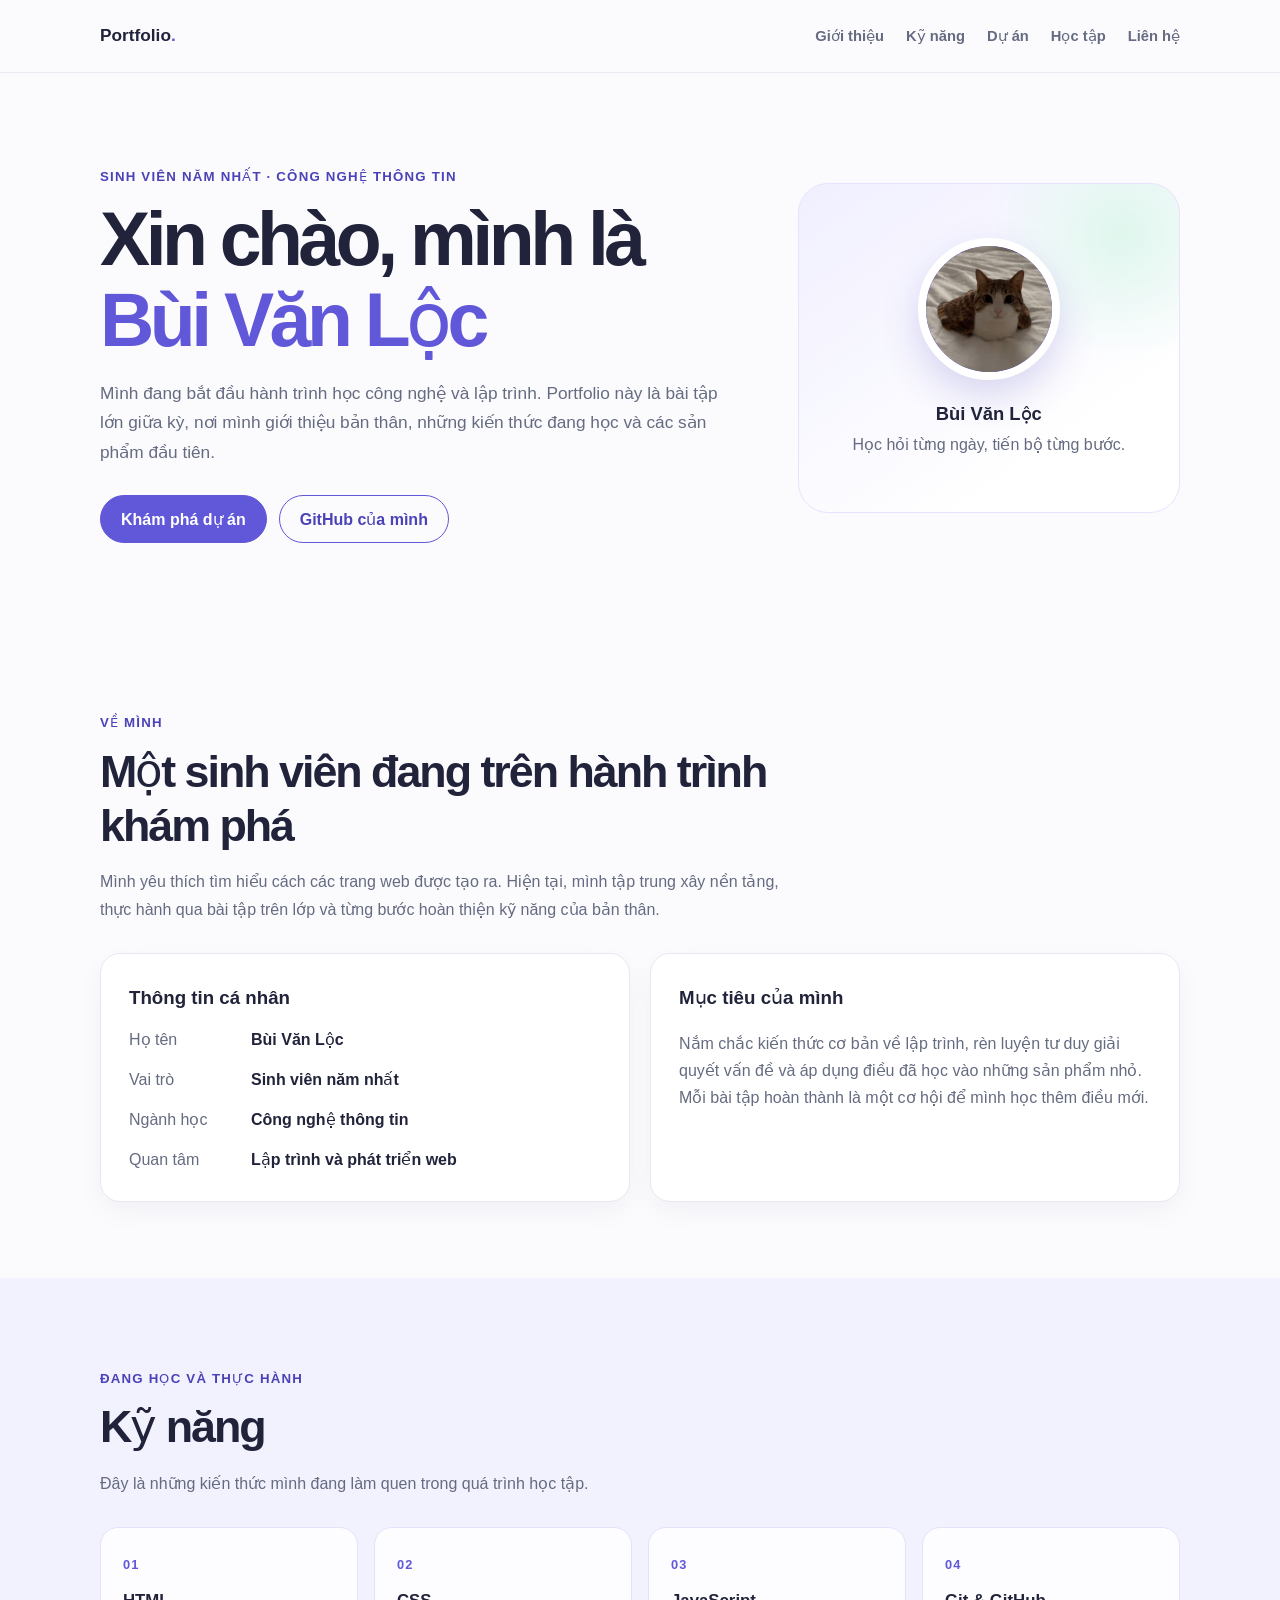
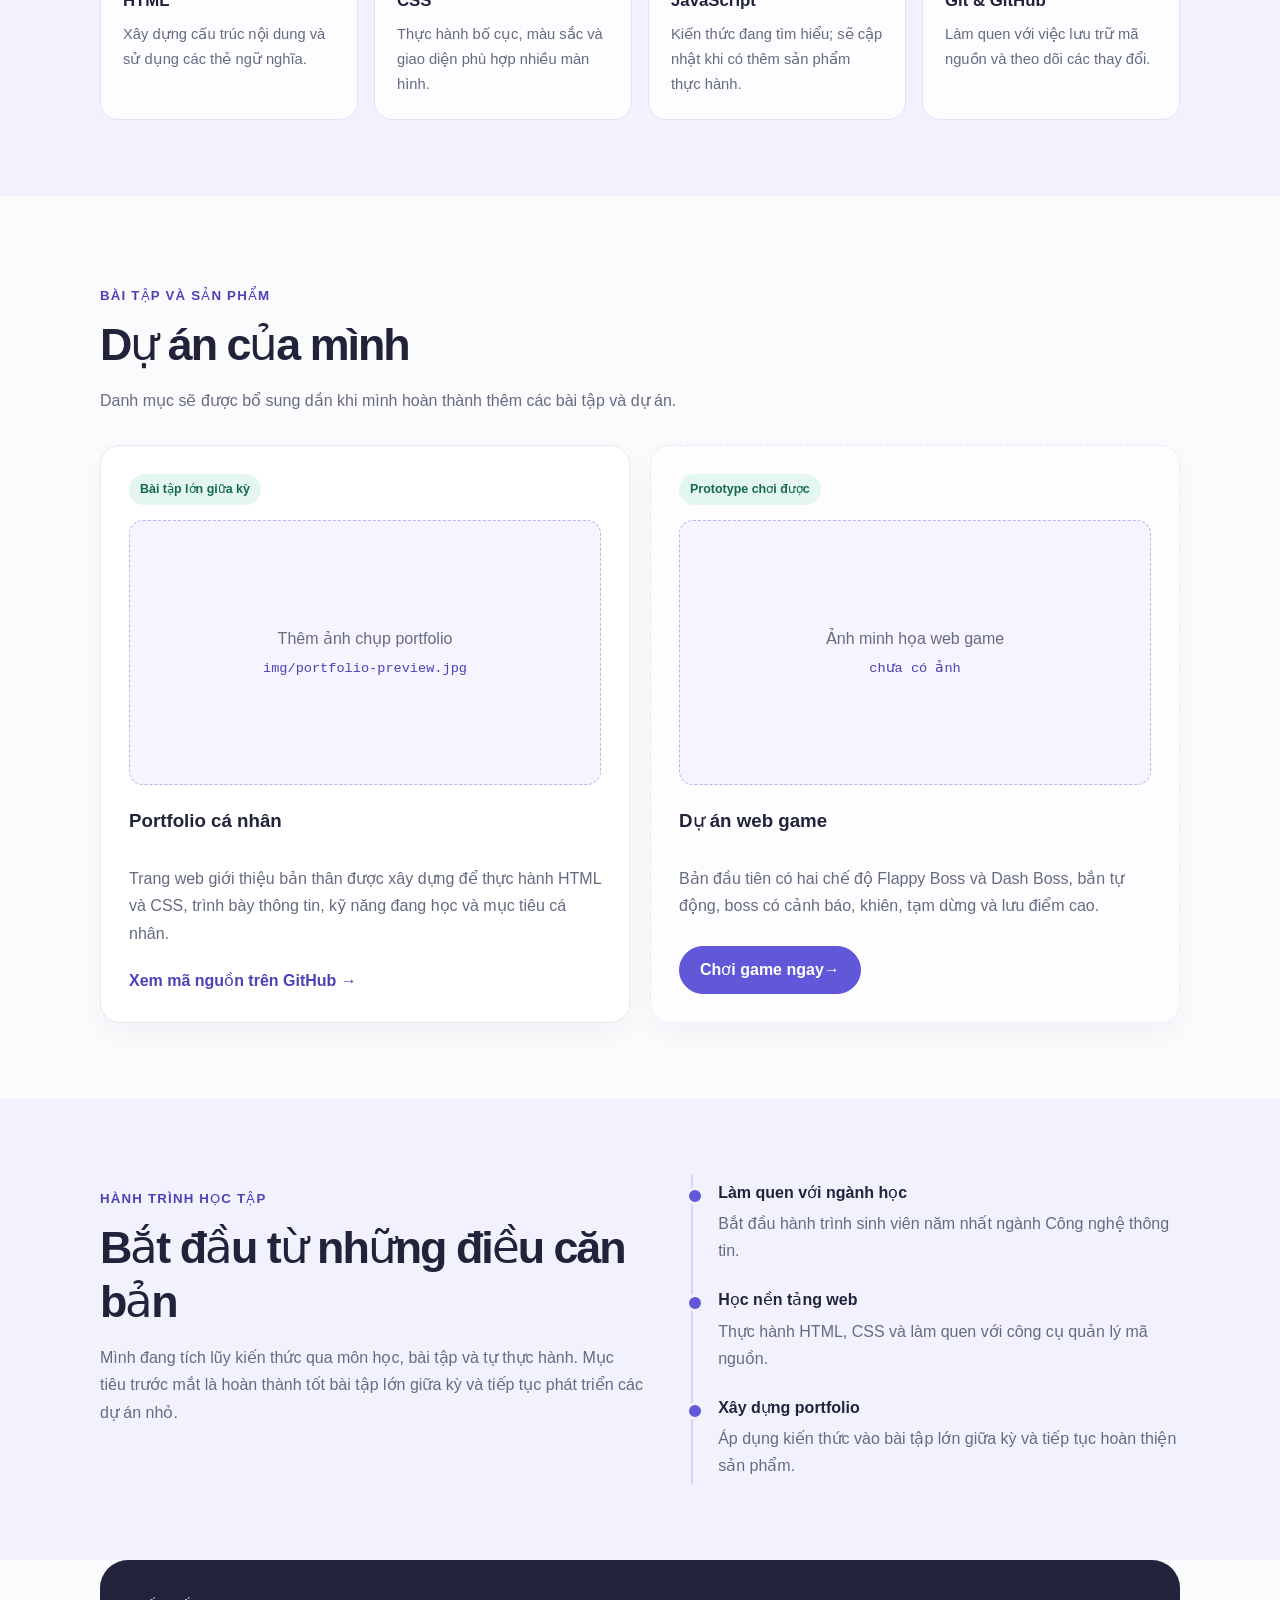
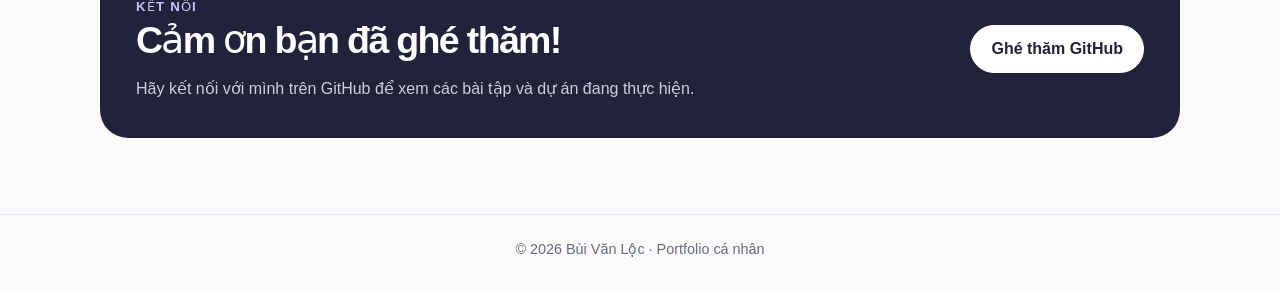
==== Portfolio.html @ 34b2f30e "v8 + v1 game" ====
<!DOCTYPE html>
<html lang="vi">
<head>
    <meta charset="UTF-8">
    <meta name="viewport" content="width=device-width, initial-scale=1.0">
    <meta name="description" content="Portfolio cá nhân của Bùi Văn Lộc, sinh viên năm nhất ngành Công nghệ thông tin.">
    <title>Portfolio | Bùi Văn Lộc</title>
    <link rel="stylesheet" href="Portfolio.css">
</head>
<body>
    <header class="site-header">
        <nav class="container nav" aria-label="Điều hướng chính">
            <a class="brand" href="#trang-chu">Portfolio<span>.</span></a>
            <ul class="nav-links">
                <li><a href="#gioi-thieu">Giới thiệu</a></li>
                <li><a href="#ky-nang">Kỹ năng</a></li>
                <li><a href="#du-an">Dự án</a></li>
                <li><a href="#hoc-tap">Học tập</a></li>
                <li><a href="#lien-he">Liên hệ</a></li>
            </ul>
        </nav>
    </header>

    <main>
        <section class="hero container" id="trang-chu" aria-labelledby="hero-title">
            <div class="hero-content">
                <p class="eyebrow">Sinh viên năm nhất · Công nghệ thông tin</p>
                <h1 id="hero-title">Xin chào, mình là <span>Bùi Văn Lộc</span></h1>
                <p class="hero-description">
                    Mình đang bắt đầu hành trình học công nghệ và lập trình. Portfolio này là bài tập lớn giữa kỳ,
                    nơi mình giới thiệu bản thân, những kiến thức đang học và các sản phẩm đầu tiên.
                </p>
                <div class="button-group">
                    <a class="button" href="#du-an">Khám phá dự án</a>
                    <a class="button button-outline" href="https://github.com/Bui-Loc">GitHub của mình</a>
                </div>
            </div>
            <div class="profile-card" aria-label="Giới thiệu ngắn">
                <div class="avatar">
                    <img src="img/avatar.jpg" alt="avatar">
                </div>
                <p class="profile-name">Bùi Văn Lộc</p>
                <p class="profile-caption">Học hỏi từng ngày, tiến bộ từng bước.</p>
            </div>
        </section>

        <section class="section container" id="gioi-thieu" aria-labelledby="about-title">
            <div class="section-heading">
                <p class="eyebrow">Về mình</p>
                <h2 id="about-title">Một sinh viên đang trên hành trình khám phá</h2>
                <p>
                    Mình yêu thích tìm hiểu cách các trang web được tạo ra. Hiện tại, mình tập trung xây nền tảng,
                    thực hành qua bài tập trên lớp và từng bước hoàn thiện kỹ năng của bản thân.
                </p>
            </div>
            <div class="info-grid">
                <article class="card">
                    <h3>Thông tin cá nhân</h3>
                    <dl class="facts">
                        <div><dt>Họ tên</dt><dd>Bùi Văn Lộc</dd></div>
                        <div><dt>Vai trò</dt><dd>Sinh viên năm nhất</dd></div>
                        <div><dt>Ngành học</dt><dd>Công nghệ thông tin</dd></div>
                        <div><dt>Quan tâm</dt><dd>Lập trình và phát triển web</dd></div>
                    </dl>
                </article>
                <article class="card">
                    <h3>Mục tiêu của mình</h3>
                    <p>
                        Nắm chắc kiến thức cơ bản về lập trình, rèn luyện tư duy giải quyết vấn đề và áp dụng điều
                        đã học vào những sản phẩm nhỏ. Mỗi bài tập hoàn thành là một cơ hội để mình học thêm điều mới.
                    </p>
                </article>
            </div>
        </section>

        <section class="section section-tinted" id="ky-nang" aria-labelledby="skills-title">
            <div class="container">
                <div class="section-heading">
                    <p class="eyebrow">Đang học và thực hành</p>
                    <h2 id="skills-title">Kỹ năng</h2>
                    <p>Đây là những kiến thức mình đang làm quen trong quá trình học tập.</p>
                </div>
                <div class="skills-grid">
                    <article class="skill-card">
                        <span class="skill-number">01</span>
                        <h3>HTML</h3>
                        <p>Xây dựng cấu trúc nội dung và sử dụng các thẻ ngữ nghĩa.</p>
                    </article>
                    <article class="skill-card">
                        <span class="skill-number">02</span>
                        <h3>CSS</h3>
                        <p>Thực hành bố cục, màu sắc và giao diện phù hợp nhiều màn hình.</p>
                    </article>
                    <article class="skill-card">
                        <span class="skill-number">03</span>
                        <h3>JavaScript</h3>
                        <p>Kiến thức đang tìm hiểu; sẽ cập nhật khi có thêm sản phẩm thực hành.</p>
                    </article>
                    <article class="skill-card">
                        <span class="skill-number">04</span>
                        <h3>Git &amp; GitHub</h3>
                        <p>Làm quen với việc lưu trữ mã nguồn và theo dõi các thay đổi.</p>
                    </article>
                </div>
            </div>
        </section>

        <section class="section container" id="du-an" aria-labelledby="projects-title">
            <div class="section-heading">
                <p class="eyebrow">Bài tập và sản phẩm</p>
                <h2 id="projects-title">Dự án của mình</h2>
                <p>Danh mục sẽ được bổ sung dần khi mình hoàn thành thêm các bài tập và dự án.</p>
            </div>
            <div class="projects-grid">
                <article class="card project-card">
                    <span class="project-status">Bài tập lớn giữa kỳ</span>
                    <div class="project-image-placeholder">
                        <span>Thêm ảnh chụp portfolio<br><code>img/portfolio-preview.jpg</code></span>
                    </div>
                    <!-- Khi có ảnh, thay placeholder bằng:
                    <img class="project-image" src="img/portfolio-preview.jpg" alt="Ảnh chụp giao diện portfolio cá nhân">
                    -->
                    <h3>Portfolio cá nhân</h3>
                    <p>
                        Trang web giới thiệu bản thân được xây dựng để thực hành HTML và CSS, trình bày thông tin,
                        kỹ năng đang học và mục tiêu cá nhân.
                    </p>
                    <a class="text-link" href="https://github.com/Bui-Loc/BaiTapLon">Xem mã nguồn trên GitHub &rarr;</a>
                </article>
                <article class="card project-card project-placeholder">
                    <span class="project-status">Prototype chơi được</span>
                    <div class="project-image-placeholder">
                        <span>Ảnh minh họa web game<br><code>chưa có ảnh</code></span>
                    </div>
                    <h3>Dự án web game</h3>
                    <p>
                        Bản đầu tiên có hai chế độ Flappy Boss và Dash Boss, bắn tự động, boss có cảnh báo,
                        khiên, tạm dừng và lưu điểm cao.
                    </p>
                    <a class="button project-play-link" href="./du%20an%20game/game.html" aria-label="Mở trò chơi Sky &amp; Rhythm: Boss Rush">
                        Chơi game ngay <span aria-hidden="true">&rarr;</span>
                    </a>
                </article>
            </div>
        </section>

        <section class="section section-tinted" id="hoc-tap" aria-labelledby="learning-title">
            <div class="container learning-layout">
                <div class="section-heading">
                    <p class="eyebrow">Hành trình học tập</p>
                    <h2 id="learning-title">Bắt đầu từ những điều căn bản</h2>
                    <p>
                        Mình đang tích lũy kiến thức qua môn học, bài tập và tự thực hành. Mục tiêu trước mắt là
                        hoàn thành tốt bài tập lớn giữa kỳ và tiếp tục phát triển các dự án nhỏ.
                    </p>
                </div>
                <ol class="timeline">
                    <li>
                        <strong>Làm quen với ngành học</strong>
                        <span>Bắt đầu hành trình sinh viên năm nhất ngành Công nghệ thông tin.</span>
                    </li>
                    <li>
                        <strong>Học nền tảng web</strong>
                        <span>Thực hành HTML, CSS và làm quen với công cụ quản lý mã nguồn.</span>
                    </li>
                    <li>
                        <strong>Xây dựng portfolio</strong>
                        <span>Áp dụng kiến thức vào bài tập lớn giữa kỳ và tiếp tục hoàn thiện sản phẩm.</span>
                    </li>
                </ol>
            </div>
        </section>

        <section class="section container contact-section" id="lien-he" aria-labelledby="contact-title">
            <div class="contact-card">
                <div>
                    <p class="eyebrow">Kết nối</p>
                    <h2 id="contact-title">Cảm ơn bạn đã ghé thăm!</h2>
                    <p>Hãy kết nối với mình trên GitHub để xem các bài tập và dự án đang thực hiện.</p>
                </div>
                <a class="button button-light" href="https://github.com/Bui-Loc">Ghé thăm GitHub</a>
            </div>
        </section>
    </main>

    <footer class="site-footer">
        <div class="container">
            <p>&copy; 2026 Bùi Văn Lộc · Portfolio cá nhân</p>
        </div>
    </footer>
</body>
</html>
---- Portfolio.css ----
:root {
    font-family: "Segoe UI", Arial, sans-serif;
    color: #20233a;
    background: #fbfbfe;
    font-synthesis: none;
    text-rendering: optimizeLegibility;
    --ink: #20233a;
    --muted: #656b80;
    --purple: #6157d9;
    --purple-dark: #4a42b6;
    --line: #e7e8f1;
    --surface: #ffffff;
    --soft-purple: #f0efff;
    --radius: 20px;
}

* {
    box-sizing: border-box;
}

html {
    scroll-behavior: smooth;
    scroll-padding-top: 88px;
}

body {
    min-width: 320px;
    margin: 0;
    line-height: 1.7;
}

a {
    color: inherit;
}

a:focus-visible {
    outline: 3px solid #f3a847;
    outline-offset: 4px;
}

.container {
    width: min(1080px, calc(100% - 40px));
    margin-inline: auto;
}

.site-header {
    position: sticky;
    z-index: 5;
    top: 0;
    border-bottom: 1px solid rgb(231 232 241 / 85%);
    background: rgb(251 251 254 / 94%);
    backdrop-filter: blur(12px);
}

.nav {
    display: flex;
    min-height: 72px;
    align-items: center;
    justify-content: space-between;
    gap: 24px;
}

.brand {
    flex-shrink: 0;
    color: var(--ink);
    font-size: 1.08rem;
    font-weight: 800;
    text-decoration: none;
}

.brand span {
    color: var(--purple);
}

.nav-links {
    display: flex;
    flex-wrap: wrap;
    gap: 22px;
    margin: 0;
    padding: 0;
    list-style: none;
}

.nav-links a {
    color: var(--muted);
    font-size: 0.92rem;
    font-weight: 600;
    text-decoration: none;
}

.nav-links a:hover {
    color: var(--purple);
}

.hero {
    display: grid;
    min-height: 550px;
    align-items: center;
    grid-template-columns: 1.25fr 0.75fr;
    gap: 60px;
    padding-block: 64px;
}

.eyebrow {
    margin-bottom: 10px;
    color: var(--purple-dark);
    font-size: 0.83rem;
    font-weight: 750;
    letter-spacing: 0.09em;
    text-transform: uppercase;
}

.hero h1 {
    max-width: 720px;
    margin: 0 0 18px;
    font-size: clamp(2.7rem, 6vw, 4.7rem);
    letter-spacing: -0.06em;
    line-height: 1.08;
}

.hero h1 span {
    color: var(--purple);
}

.hero-description {
    max-width: 620px;
    margin: 0 0 28px;
    color: var(--muted);
    font-size: 1.08rem;
}

.button-group {
    display: flex;
    flex-wrap: wrap;
    gap: 12px;
}

.button {
    display: inline-flex;
    min-height: 48px;
    align-items: center;
    justify-content: center;
    padding: 0 20px;
    border: 1px solid var(--purple);
    border-radius: 999px;
    background: var(--purple);
    color: #fff;
    font-weight: 700;
    text-decoration: none;
    transition: background-color 160ms ease, transform 160ms ease;
}

.button:hover {
    transform: translateY(-2px);
    background: var(--purple-dark);
}

.button-outline {
    background: transparent;
    color: var(--purple-dark);
}

.button-outline:hover {
    background: var(--soft-purple);
}

.profile-card {
    display: grid;
    min-height: 330px;
    align-content: center;
    justify-items: center;
    padding: 32px;
    border: 1px solid #e6e3ff;
    border-radius: 30px;
    background:
        radial-gradient(circle at 85% 15%, #dff7ed 0, transparent 30%),
        linear-gradient(145deg, #f0efff, #fff 75%);
    text-align: center;
}

.avatar {
    display: grid;
    width: 142px;
    height: 142px;
    place-items: center;
    overflow: hidden;
    margin-bottom: 18px;
    border: 8px solid #fff;
    border-radius: 50%;
    background: var(--purple);
    box-shadow: 0 16px 38px rgb(74 66 182 / 20%);
    color: #fff;
    font-size: 2.8rem;
    font-weight: 800;
    transition: transform 220ms ease, box-shadow 220ms ease;
}

.avatar:hover {
    transform: translateY(-4px) scale(1.04);
    box-shadow: 0 22px 44px rgb(74 66 182 / 27%);
}

.avatar img {
    width: 100%;
    height: 100%;
    object-fit: cover;
    animation: image-appear 600ms ease-out both;
    transition: transform 300ms ease;
}

.avatar:hover img {
    transform: scale(1.08);
}

.profile-name {
    margin: 0 0 2px;
    font-size: 1.15rem;
    font-weight: 750;
}

.profile-caption {
    margin: 0;
    color: var(--muted);
}

.section {
    padding-block: 76px;
    scroll-margin-top: 72px;
}

.section-heading {
    max-width: 700px;
    margin-bottom: 30px;
}

.section-heading h2,
.contact-card h2 {
    margin: 0 0 12px;
    font-size: clamp(2rem, 4vw, 2.8rem);
    letter-spacing: -0.045em;
    line-height: 1.2;
}

.section-heading > p:last-child,
.card p,
.contact-card p {
    color: var(--muted);
}

.section-heading > p:last-child {
    margin-bottom: 0;
}

.info-grid,
.projects-grid {
    display: grid;
    grid-template-columns: repeat(2, minmax(0, 1fr));
    gap: 20px;
}

.card {
    padding: 28px;
    border: 1px solid var(--line);
    border-radius: var(--radius);
    background: var(--surface);
    box-shadow: 0 10px 28px rgb(32 35 58 / 4%);
}

.card h3 {
    margin: 0 0 12px;
    font-size: 1.17rem;
}

.card p:last-child {
    margin-bottom: 0;
}

.facts {
    display: grid;
    gap: 13px;
    margin: 0;
}

.facts div {
    display: grid;
    grid-template-columns: 110px 1fr;
    gap: 12px;
}

.facts dt {
    color: var(--muted);
}

.facts dd {
    margin: 0;
    font-weight: 650;
}

.section-tinted {
    background: #f2f2ff;
}

.skills-grid {
    display: grid;
    grid-template-columns: repeat(4, minmax(0, 1fr));
    gap: 16px;
}

.skill-card {
    padding: 22px;
    border: 1px solid #e3e2fb;
    border-radius: 18px;
    background: rgb(255 255 255 / 88%);
}

.skill-number {
    color: var(--purple);
    font-size: 0.8rem;
    font-weight: 800;
    letter-spacing: 0.08em;
}

.skill-card h3 {
    margin: 10px 0 6px;
    font-size: 1.05rem;
}

.skill-card p {
    margin: 0;
    color: var(--muted);
    font-size: 0.92rem;
}

.project-card {
    display: flex;
    min-height: 260px;
    flex-direction: column;
    align-items: flex-start;
    transition: transform 220ms ease, box-shadow 220ms ease;
}

.project-card:hover {
    transform: translateY(-5px);
    box-shadow: 0 18px 38px rgb(32 35 58 / 10%);
}

.project-image,
.project-image-placeholder {
    width: 100%;
    aspect-ratio: 16 / 9;
    margin-bottom: 20px;
    border-radius: 14px;
    overflow: hidden;
    animation: image-appear 600ms ease-out both;
}

.project-image {
    display: block;
    object-fit: cover;
    transition: transform 350ms ease, filter 350ms ease;
}

.project-card:hover .project-image {
    transform: scale(1.04);
    filter: saturate(1.08);
}

.project-image-placeholder {
    display: grid;
    place-items: center;
    border: 1px dashed #b9b7e9;
    background: #f5f4ff;
    color: var(--muted);
    text-align: center;
    transition: border-color 220ms ease, background-color 220ms ease;
}

.project-card:hover .project-image-placeholder {
    border-color: var(--purple);
    background: #eeedff;
}

.project-image-placeholder code {
    color: var(--purple-dark);
    font-size: 0.85rem;
}

.project-status {
    display: inline-block;
    margin-bottom: 15px;
    padding: 5px 11px;
    border-radius: 999px;
    background: #e3f7ef;
    color: #17684d;
    font-size: 0.78rem;
    font-weight: 750;
}

.project-card p {
    margin-bottom: 20px;
}

.project-play-link {
    margin-top: auto;
}

.text-link {
    margin-top: auto;
    color: var(--purple-dark);
    font-weight: 700;
    text-decoration: none;
}

a.text-link:hover {
    text-decoration: underline;
}

.project-placeholder {
    border-style: dashed;
    background: #fdfdff;
}

@keyframes image-appear {
    from {
        opacity: 0;
    }

    to {
        opacity: 1;
    }
}

.learning-layout {
    display: grid;
    align-items: start;
    grid-template-columns: 1fr 0.9fr;
    gap: 48px;
}

.timeline {
    display: grid;
    gap: 22px;
    margin: 0;
    padding: 4px 0 4px 25px;
    border-left: 2px solid #d6d4fb;
    list-style: none;
}

.timeline li {
    position: relative;
}

.timeline li::before {
    position: absolute;
    top: 8px;
    left: -32px;
    width: 12px;
    height: 12px;
    border: 3px solid #f2f2ff;
    border-radius: 50%;
    background: var(--purple);
    content: "";
}

.timeline strong,
.timeline span {
    display: block;
}

.timeline span {
    margin-top: 4px;
    color: var(--muted);
}

.contact-section {
    padding-top: 0;
}

.contact-card {
    display: flex;
    align-items: center;
    justify-content: space-between;
    gap: 28px;
    padding: 36px;
    border-radius: 28px;
    background: var(--ink);
    color: #fff;
}

.contact-card .eyebrow {
    color: #c7c3ff;
}

.contact-card h2 {
    font-size: clamp(1.7rem, 4vw, 2.35rem);
}

.contact-card p {
    margin: 0;
    color: #cbd0df;
}

.button-light {
    flex-shrink: 0;
    border-color: #fff;
    background: #fff;
    color: var(--ink);
}

.button-light:hover {
    background: #efeeff;
}

.site-footer {
    padding: 22px 0 30px;
    border-top: 1px solid var(--line);
    color: var(--muted);
    font-size: 0.9rem;
    text-align: center;
}

.site-footer p {
    margin: 0;
}

@media (max-width: 800px) {
    .nav {
        align-items: flex-start;
        flex-direction: column;
        justify-content: center;
        gap: 5px;
        padding-block: 12px;
    }

    .nav-links {
        gap: 8px 17px;
    }

    .hero {
        min-height: auto;
        grid-template-columns: 1fr;
        gap: 32px;
        padding-block: 54px;
    }

    .profile-card {
        min-height: 270px;
    }

    .skills-grid {
        grid-template-columns: repeat(2, minmax(0, 1fr));
    }

    .learning-layout {
        grid-template-columns: 1fr;
        gap: 12px;
    }
}

@media (max-width: 540px) {
    .container {
        width: min(100% - 28px, 1080px);
    }

    .nav-links {
        gap: 7px 13px;
    }

    .nav-links a {
        font-size: 0.84rem;
    }

    .hero h1 {
        font-size: clamp(2.45rem, 12vw, 3.5rem);
    }

    .section {
        padding-block: 56px;
    }

    .info-grid,
    .projects-grid,
    .skills-grid {
        grid-template-columns: 1fr;
    }

    .card,
    .skill-card {
        padding: 22px;
    }

    .facts div {
        grid-template-columns: 92px 1fr;
    }

    .contact-card {
        align-items: flex-start;
        flex-direction: column;
        padding: 26px;
    }
}

@media (prefers-reduced-motion: reduce) {
    html {
        scroll-behavior: auto;
    }

    *,
    *::before,
    *::after {
        transition-duration: 0.01ms !important;
        animation-duration: 0.01ms !important;
        animation-iteration-count: 1 !important;
    }
}
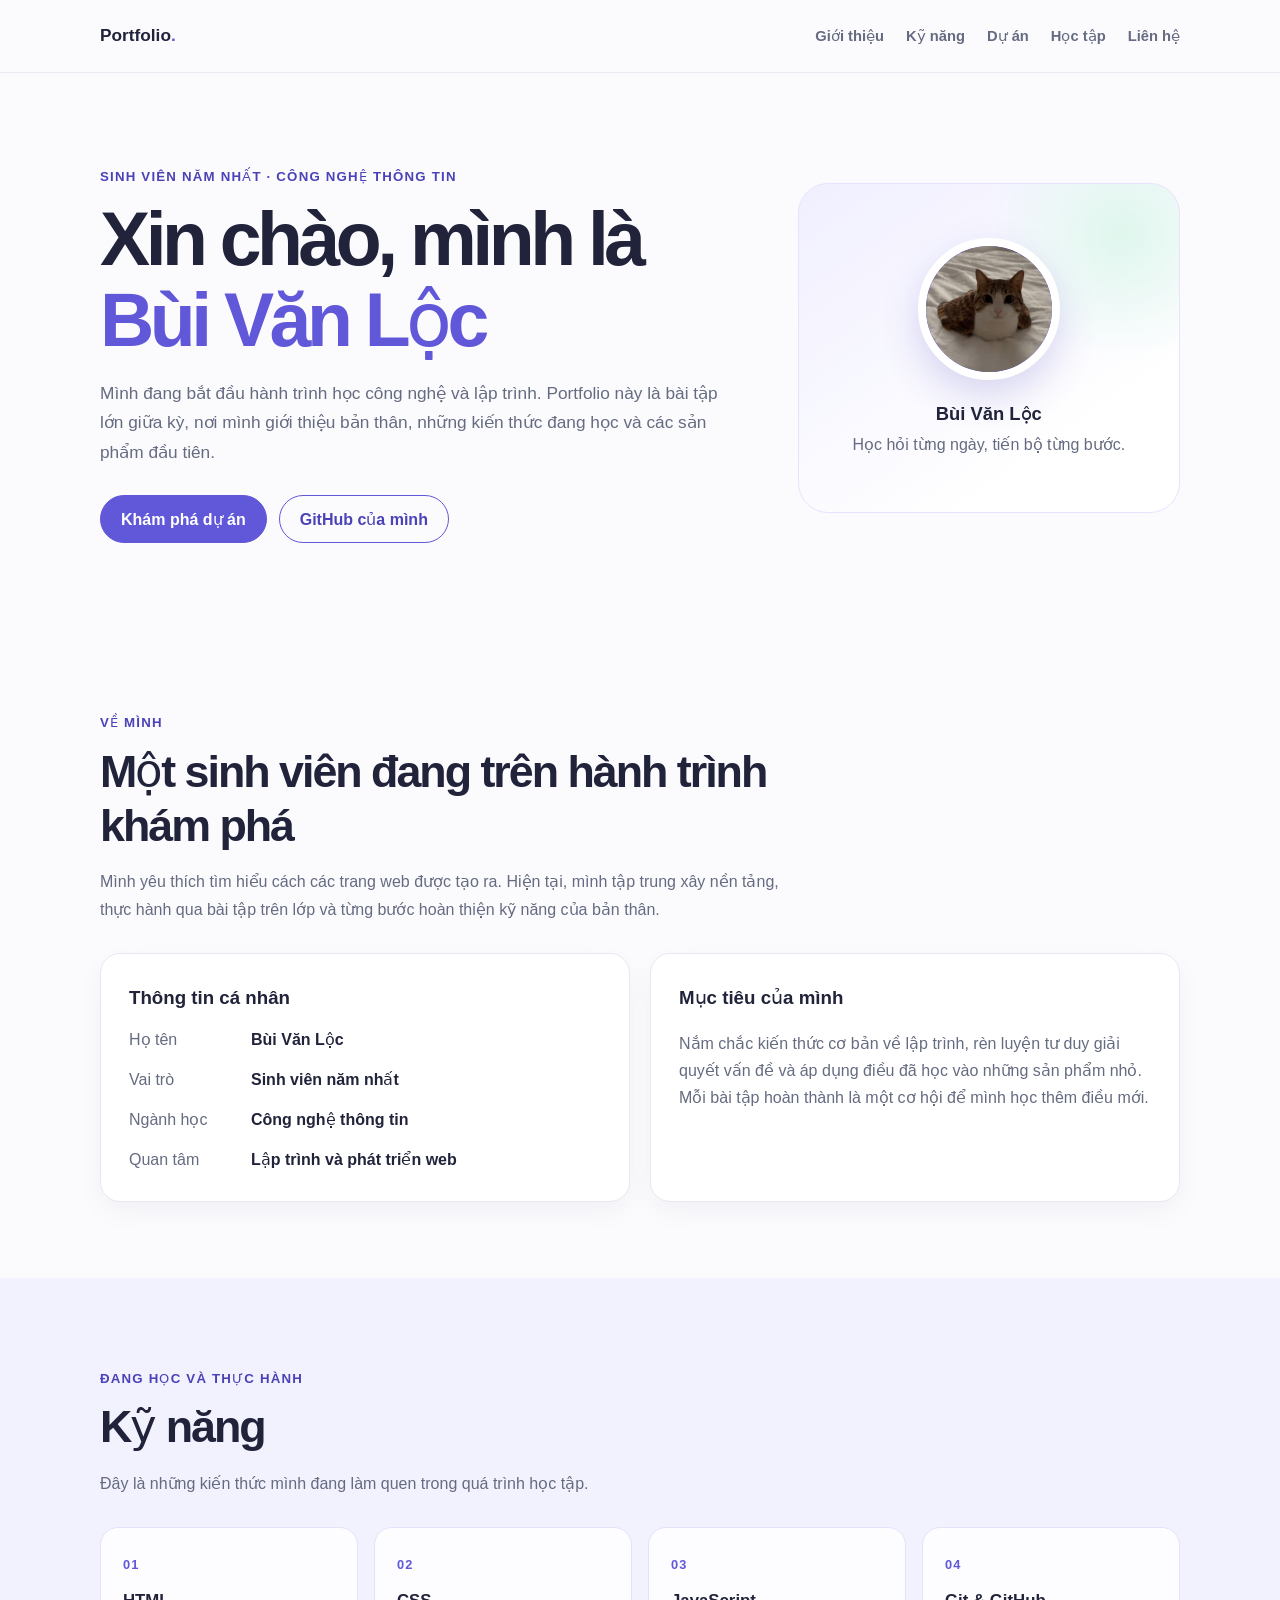
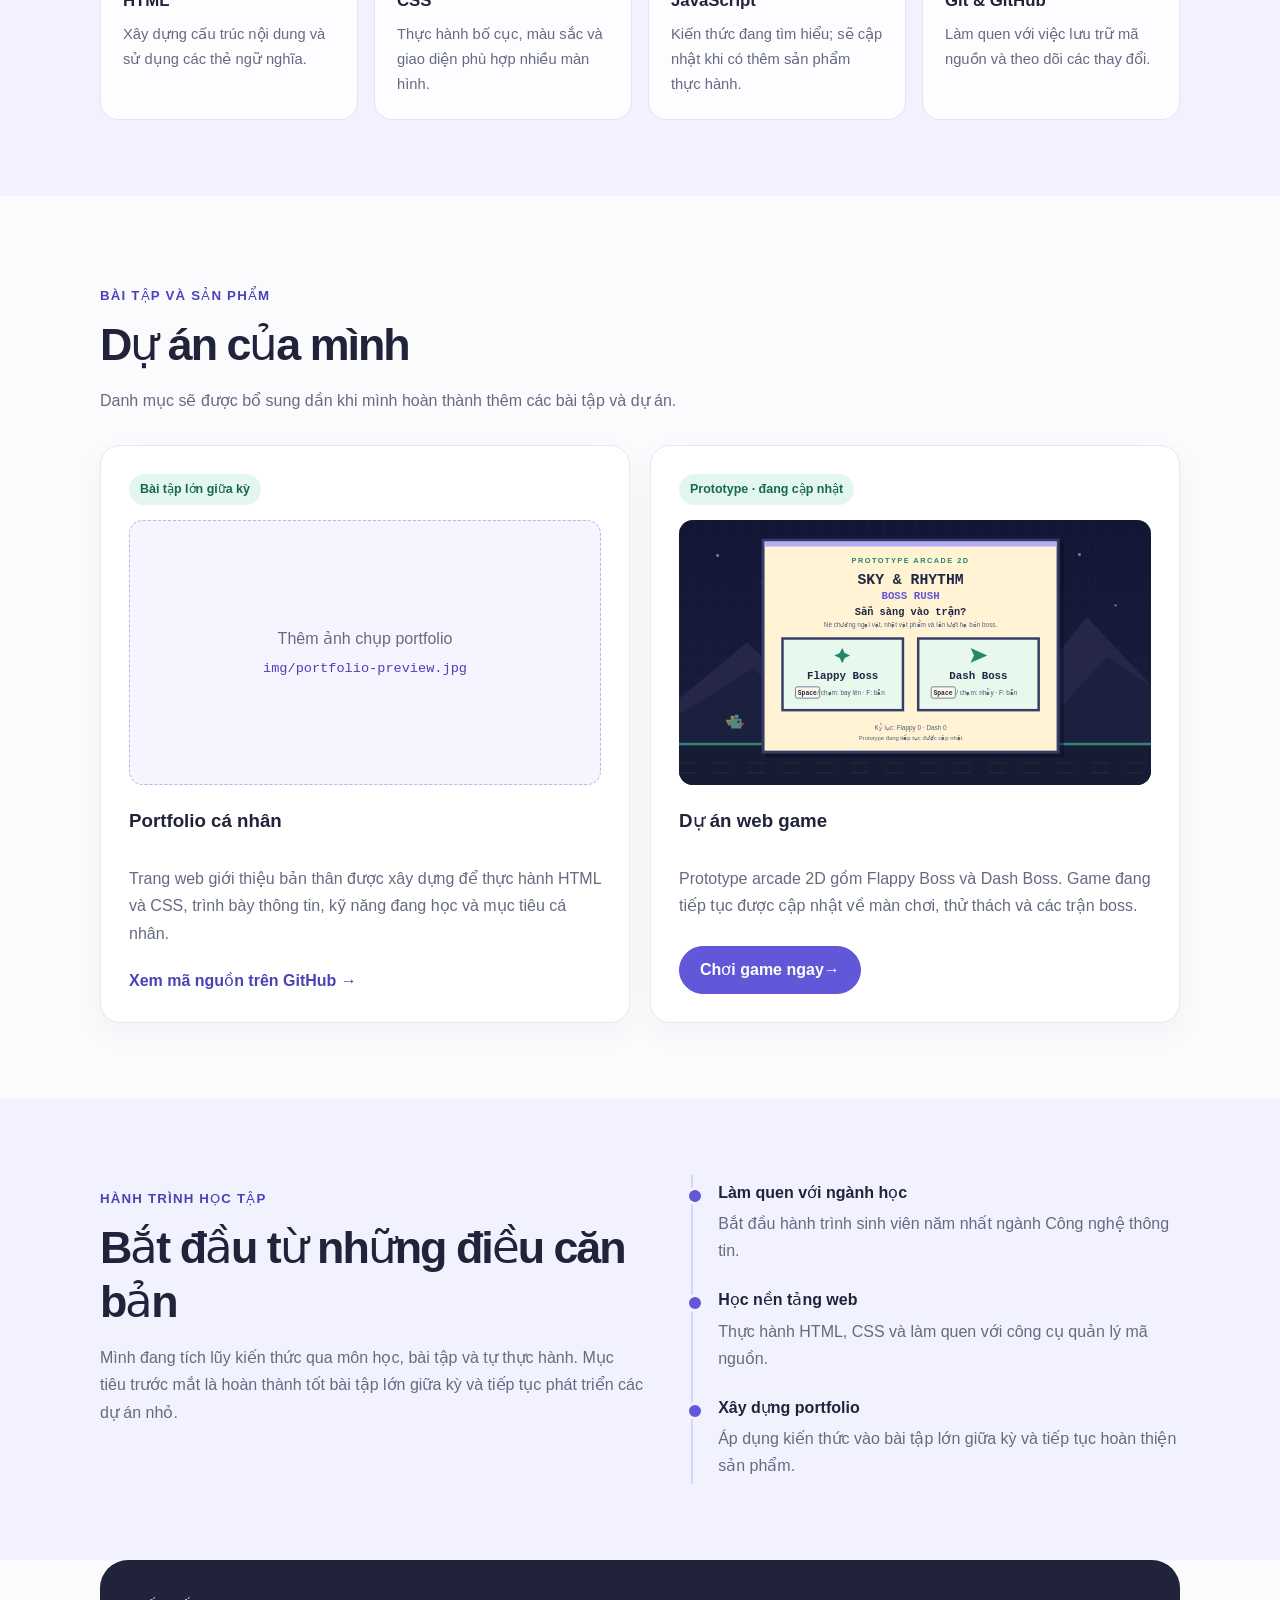
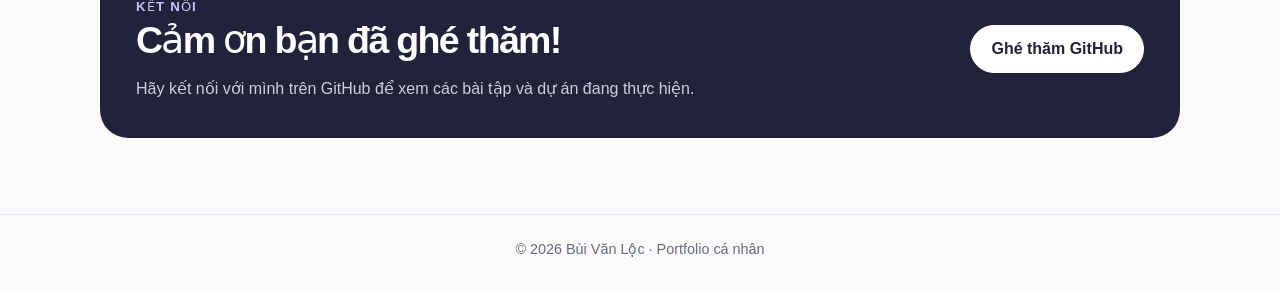
==== commit dd0b6154: "v8 + v3 game" ====
--- a/Portfolio.html
+++ b/Portfolio.html
@@ -127,15 +127,13 @@
                     </p>
                     <a class="text-link" href="https://github.com/Bui-Loc/BaiTapLon">Xem mã nguồn trên GitHub &rarr;</a>
                 </article>
-                <article class="card project-card project-placeholder">
-                    <span class="project-status">Prototype chơi được</span>
-                    <div class="project-image-placeholder">
-                        <span>Ảnh minh họa web game<br><code>chưa có ảnh</code></span>
-                    </div>
+                <article class="card project-card">
+                    <span class="project-status">Prototype · đang cập nhật</span>
+                    <img class="project-image" src="img/game-start-screen.svg" alt="Giao diện bắt đầu của SKY &amp; RHYTHM: BOSS RUSH với hai lựa chọn Flappy Boss và Dash Boss">
                     <h3>Dự án web game</h3>
                     <p>
-                        Bản đầu tiên có hai chế độ Flappy Boss và Dash Boss, bắn tự động, boss có cảnh báo,
-                        khiên, tạm dừng và lưu điểm cao.
+                        Prototype arcade 2D gồm Flappy Boss và Dash Boss. Game đang tiếp tục được cập nhật về
+                        màn chơi, thử thách và các trận boss.
                     </p>
                     <a class="button project-play-link" href="./du%20an%20game/game.html" aria-label="Mở trò chơi Sky &amp; Rhythm: Boss Rush">
                         Chơi game ngay <span aria-hidden="true">&rarr;</span>
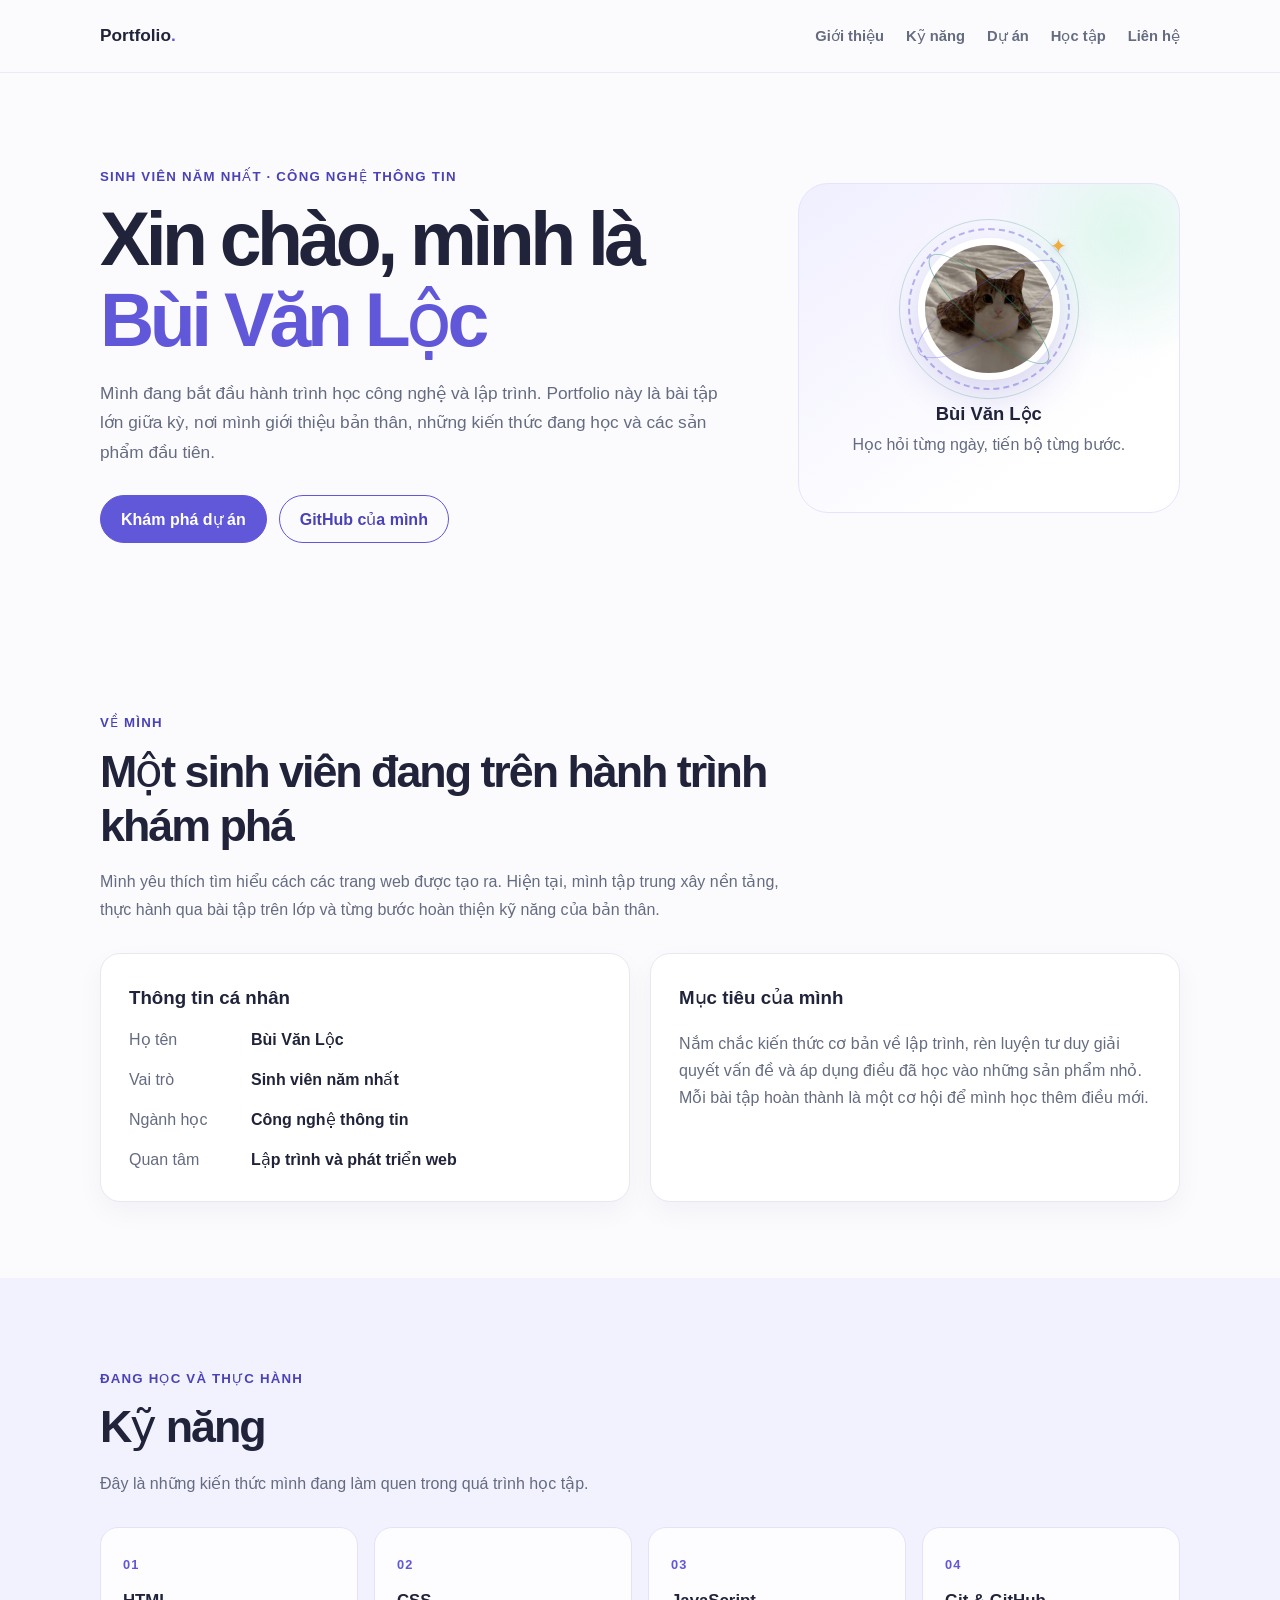
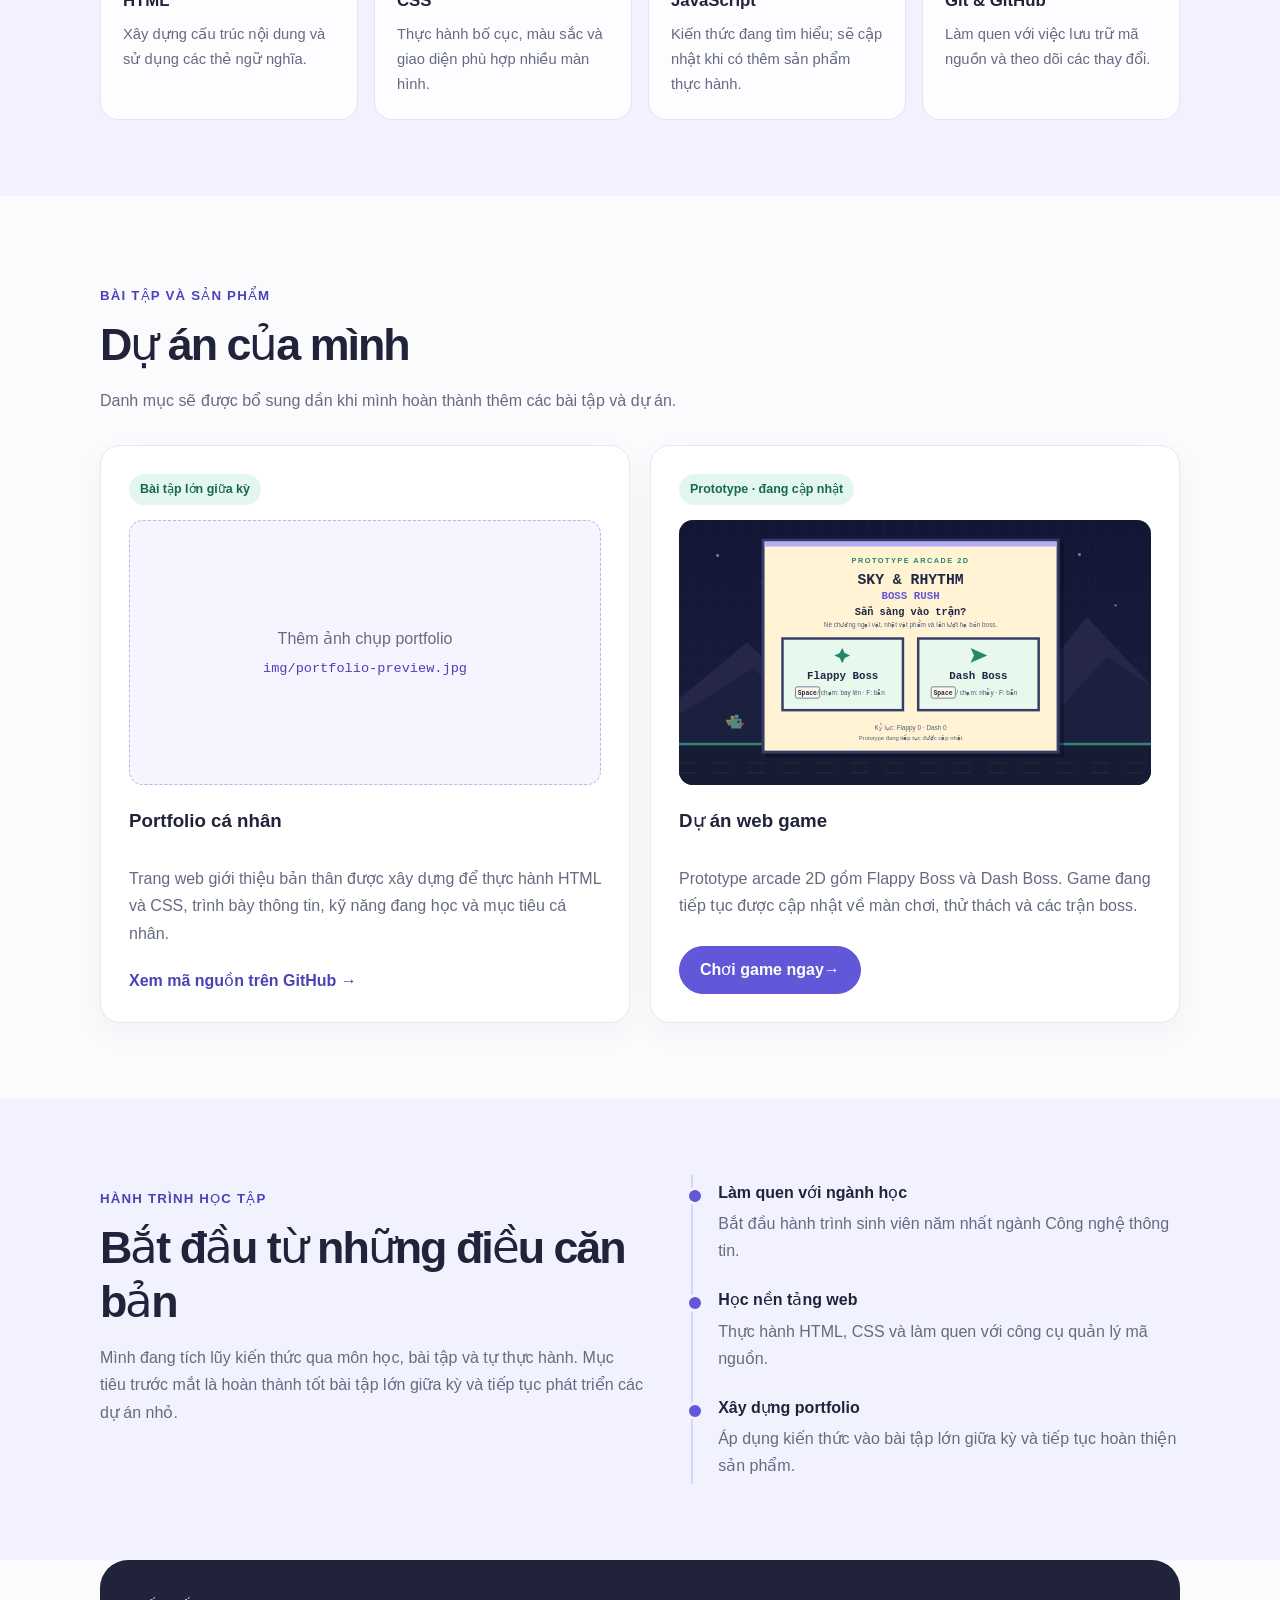
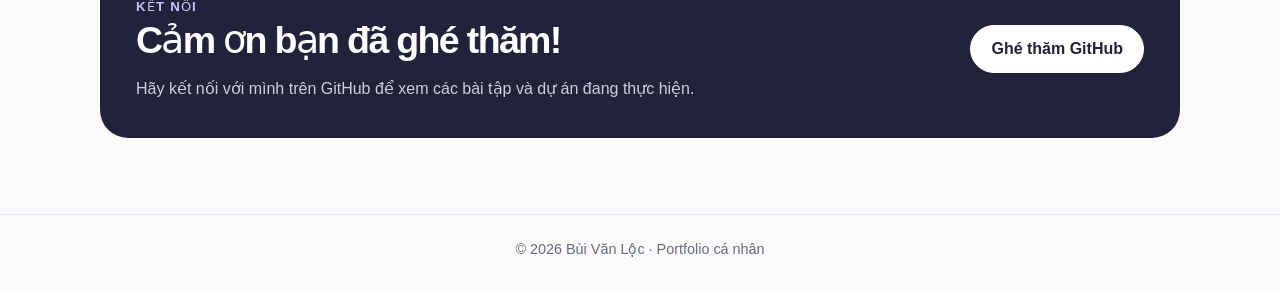
==== commit 1f6b9635: "v9 + v4 game" ====
--- a/Portfolio.html
+++ b/Portfolio.html
@@ -36,8 +36,11 @@
                 </div>
             </div>
             <div class="profile-card" aria-label="Giới thiệu ngắn">
-                <div class="avatar">
-                    <img src="img/avatar.jpg" alt="avatar">
+                <div class="avatar" tabindex="0" role="img" aria-label="Ảnh đại diện của Bùi Văn Lộc">
+                    <span class="avatar-orbit avatar-orbit-back" aria-hidden="true"></span>
+                    <img src="img/avatar.jpg" alt="">
+                    <span class="avatar-orbit avatar-orbit-front" aria-hidden="true"></span>
+                    <span class="avatar-sparkle" aria-hidden="true">✦</span>
                 </div>
                 <p class="profile-name">Bùi Văn Lộc</p>
                 <p class="profile-caption">Học hỏi từng ngày, tiến bộ từng bước.</p>
--- a/Portfolio.css
+++ b/Portfolio.css
@@ -179,37 +179,166 @@
 }
 
 .avatar {
+    position: relative;
+    isolation: isolate;
     display: grid;
     width: 142px;
     height: 142px;
     place-items: center;
-    overflow: hidden;
     margin-bottom: 18px;
-    border: 8px solid #fff;
+    border-radius: 50%;
+    cursor: pointer;
+    color: #fff;
+    font-size: 2.8rem;
+    font-weight: 800;
+    transition: transform 300ms cubic-bezier(.2, .8, .2, 1);
+}
+
+.avatar::before,
+.avatar::after {
+    position: absolute;
+    z-index: -1;
+    border-radius: 50%;
+    content: "";
+    pointer-events: none;
+}
+
+.avatar::before {
+    inset: -10px;
+    border: 2px dashed rgb(97 87 217 / 42%);
+    animation: avatar-orbit 18s linear infinite;
+}
+
+.avatar::after {
+    inset: -19px;
+    border: 1px solid rgb(35 135 108 / 23%);
+    animation: avatar-pulse 3.2s ease-in-out infinite;
+}
+
+.avatar img {
+    position: relative;
+    z-index: 1;
+    width: 100%;
+    height: 100%;
+    border: 7px solid #fff;
     border-radius: 50%;
     background: var(--purple);
     box-shadow: 0 16px 38px rgb(74 66 182 / 20%);
-    color: #fff;
-    font-size: 2.8rem;
-    font-weight: 800;
-    transition: transform 220ms ease, box-shadow 220ms ease;
-}
-
-.avatar:hover {
-    transform: translateY(-4px) scale(1.04);
-    box-shadow: 0 22px 44px rgb(74 66 182 / 27%);
-}
-
-.avatar img {
-    width: 100%;
-    height: 100%;
     object-fit: cover;
-    animation: image-appear 600ms ease-out both;
-    transition: transform 300ms ease;
-}
-
-.avatar:hover img {
-    transform: scale(1.08);
+    animation: avatar-float 4s ease-in-out infinite;
+    transition: transform 350ms cubic-bezier(.2, .8, .2, 1), box-shadow 350ms ease;
+}
+
+.avatar-orbit {
+    position: absolute;
+    z-index: 2;
+    top: 50%;
+    left: 50%;
+    width: 166px;
+    height: 52px;
+    border: 1px solid rgb(97 87 217 / 38%);
+    border-radius: 50%;
+    pointer-events: none;
+}
+
+.avatar-orbit-back {
+    transform: translate(-50%, -50%) rotate(-32deg);
+    animation: avatar-orbit 12s linear infinite;
+}
+
+.avatar-orbit-front {
+    width: 158px;
+    height: 42px;
+    border-color: rgb(35 135 108 / 48%);
+    transform: translate(-50%, -50%) rotate(42deg);
+    animation: avatar-orbit-reverse 15s linear infinite;
+}
+
+.avatar-sparkle {
+    position: absolute;
+    z-index: 3;
+    top: -9px;
+    right: -7px;
+    color: #f0ad3d;
+    font-size: 1.25rem;
+    filter: drop-shadow(0 2px 4px rgb(74 66 182 / 22%));
+    animation: avatar-sparkle 2s ease-in-out infinite;
+    pointer-events: none;
+}
+
+.avatar:hover,
+.avatar:focus-visible {
+    transform: translateY(-7px) rotate(3deg) scale(1.06);
+}
+
+.avatar:focus-visible {
+    outline: 3px solid #f3a847;
+    outline-offset: 10px;
+}
+
+.avatar:hover img,
+.avatar:focus-visible img {
+    transform: scale(1.04);
+    box-shadow: 0 22px 48px rgb(74 66 182 / 32%);
+}
+
+.avatar:hover::before,
+.avatar:focus-visible::before {
+    border-color: rgb(97 87 217 / 76%);
+    animation-duration: 5s;
+}
+
+.avatar:active {
+    transform: translateY(-2px) scale(.98);
+}
+
+@keyframes avatar-float {
+    0%,
+    100% {
+        transform: translateY(0);
+    }
+
+    50% {
+        transform: translateY(-6px);
+    }
+}
+
+@keyframes avatar-orbit {
+    to {
+        transform: rotate(360deg);
+    }
+}
+
+@keyframes avatar-orbit-reverse {
+    to {
+        transform: translate(-50%, -50%) rotate(-318deg);
+    }
+}
+
+@keyframes avatar-pulse {
+    0%,
+    100% {
+        opacity: .35;
+        transform: scale(.96);
+    }
+
+    50% {
+        opacity: .85;
+        transform: scale(1.04);
+    }
+}
+
+@keyframes avatar-sparkle {
+    0%,
+    100% {
+        opacity: .65;
+        transform: scale(.82) rotate(-12deg);
+    }
+
+    50% {
+        opacity: 1;
+        transform: scale(1.2) rotate(15deg);
+    }
 }
 
 .profile-name {
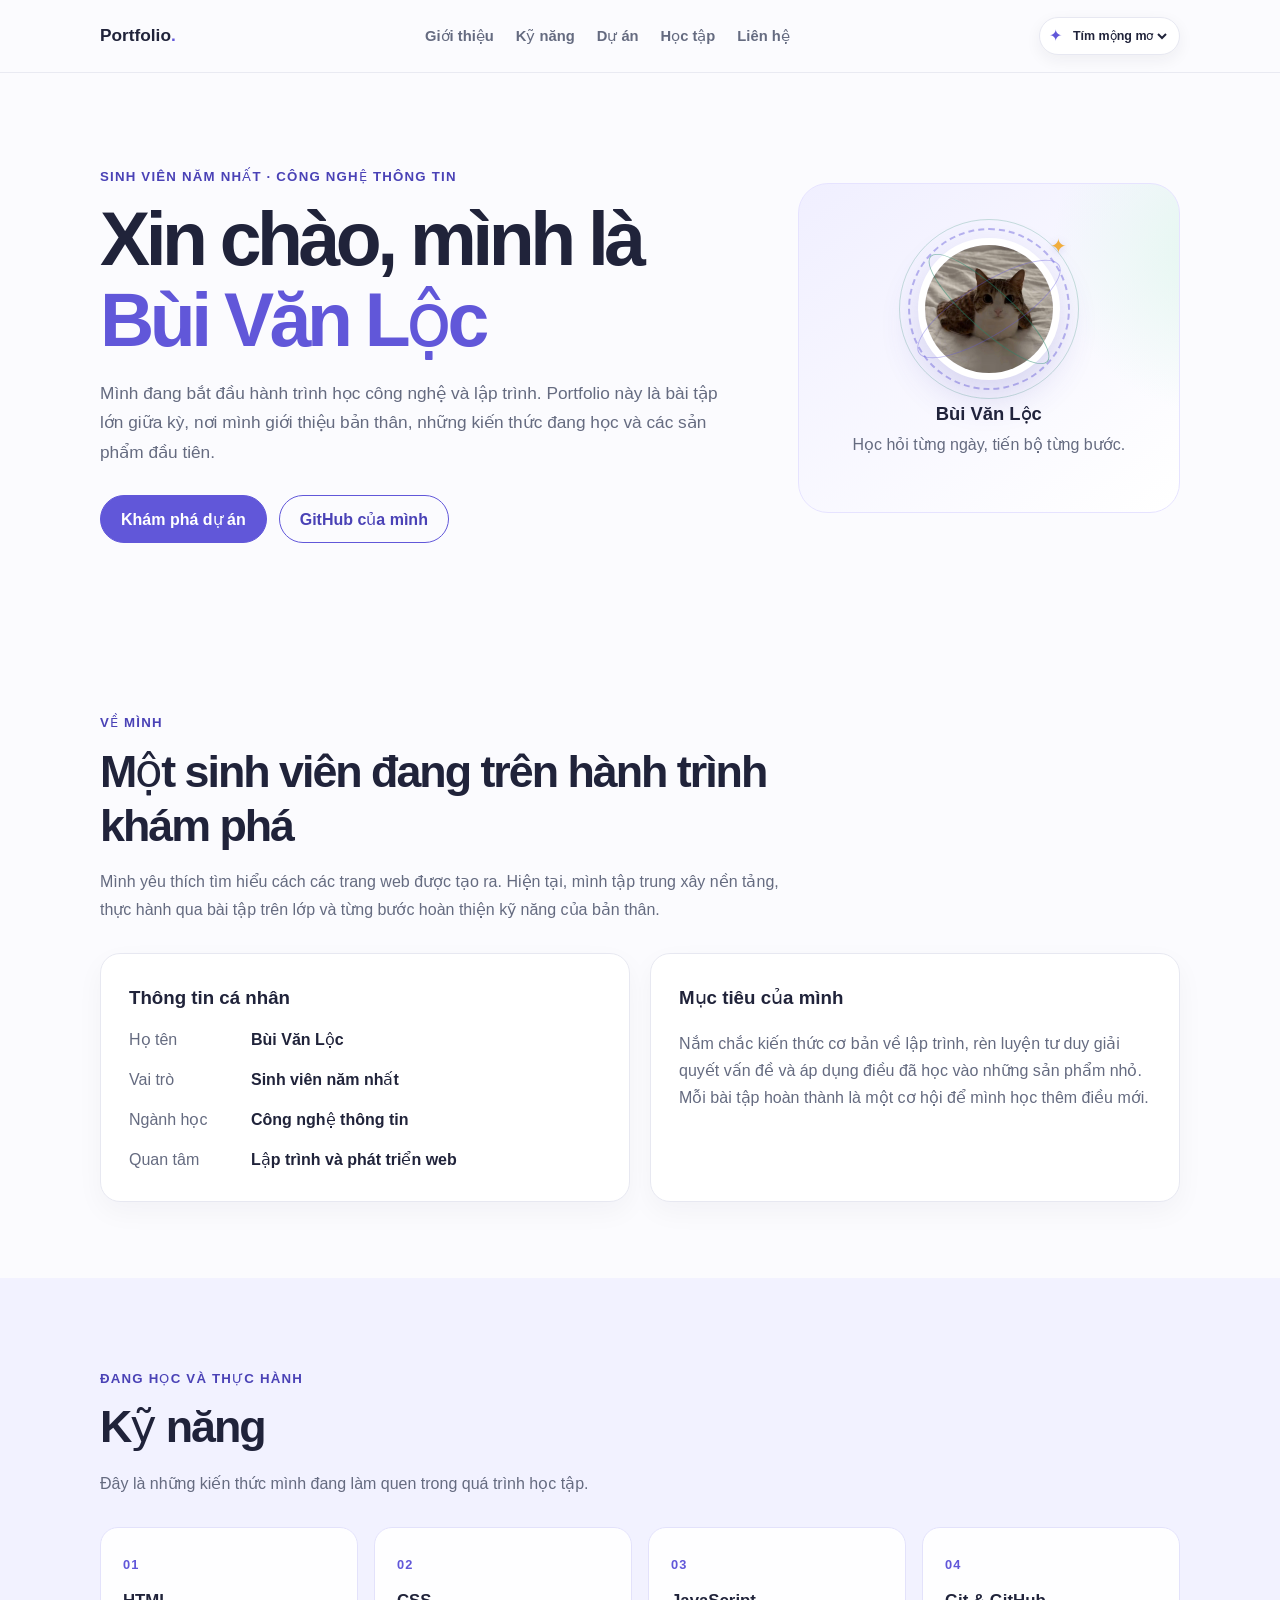
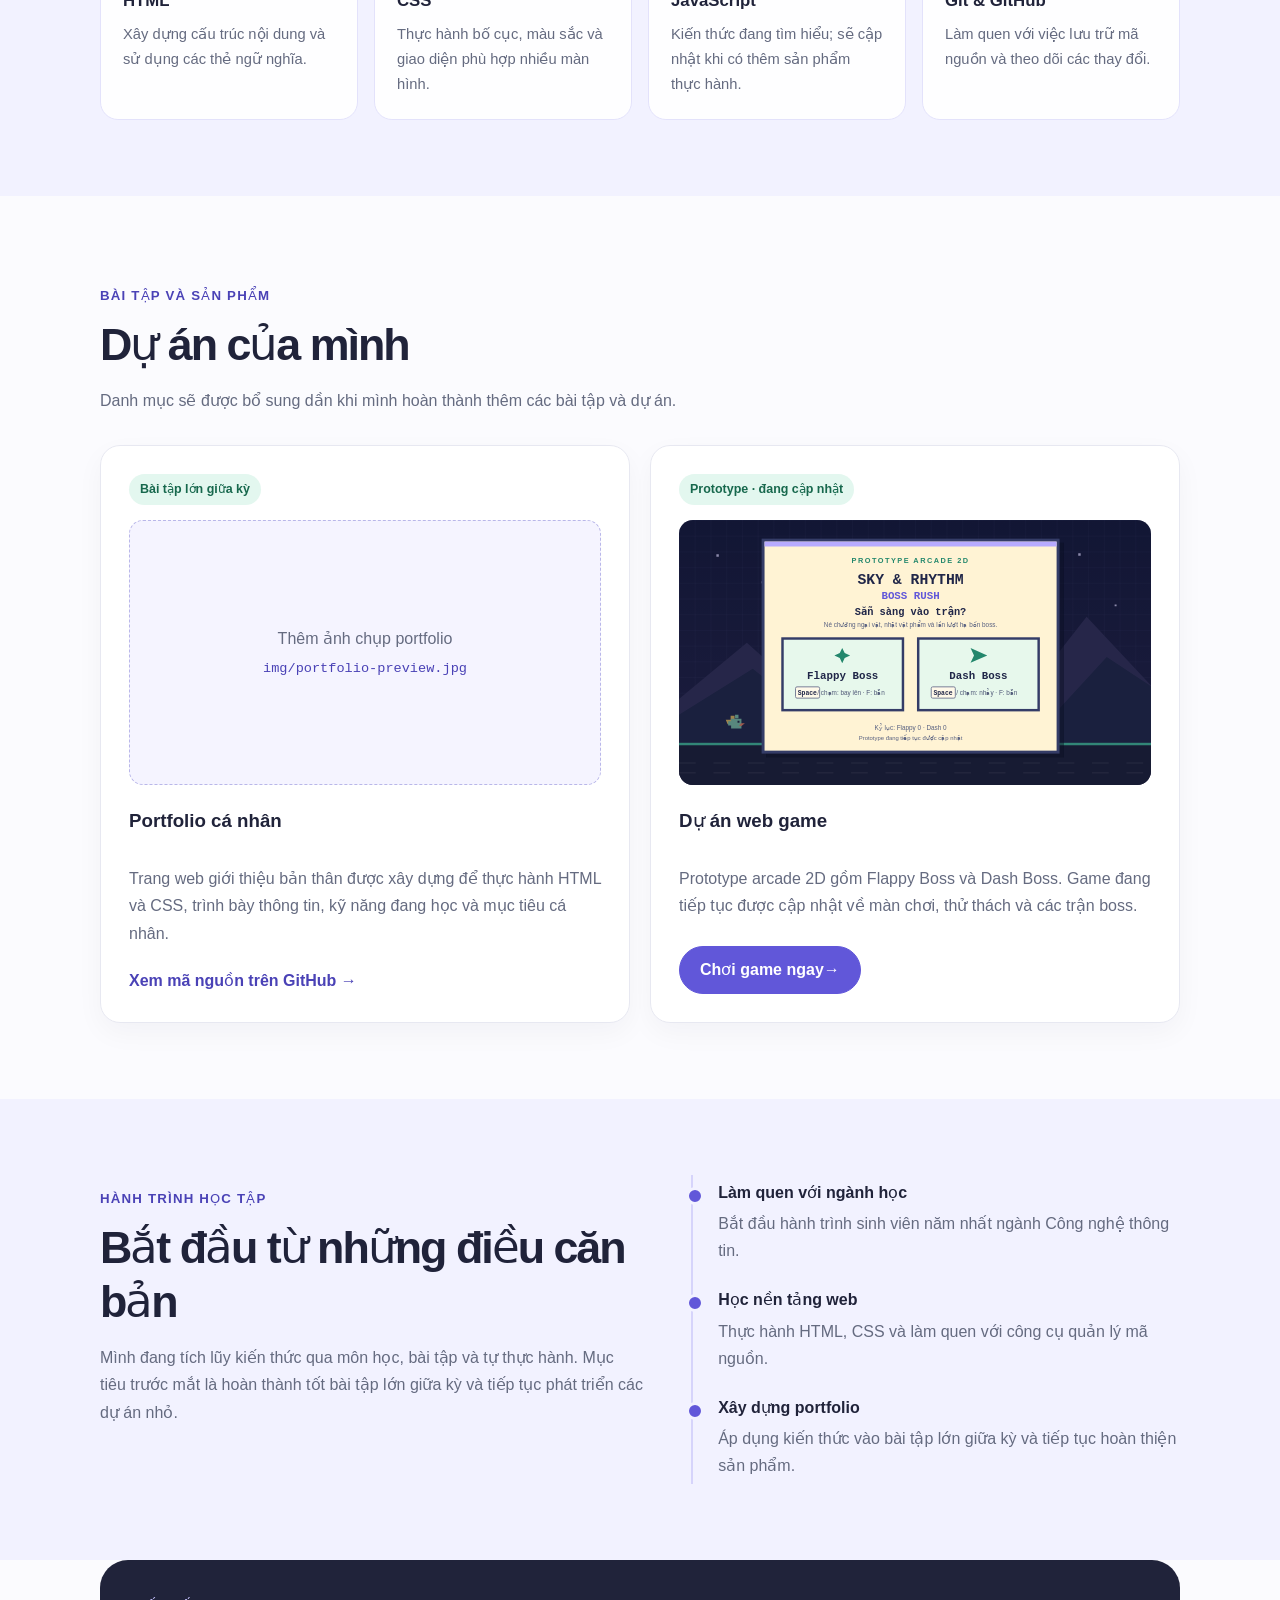
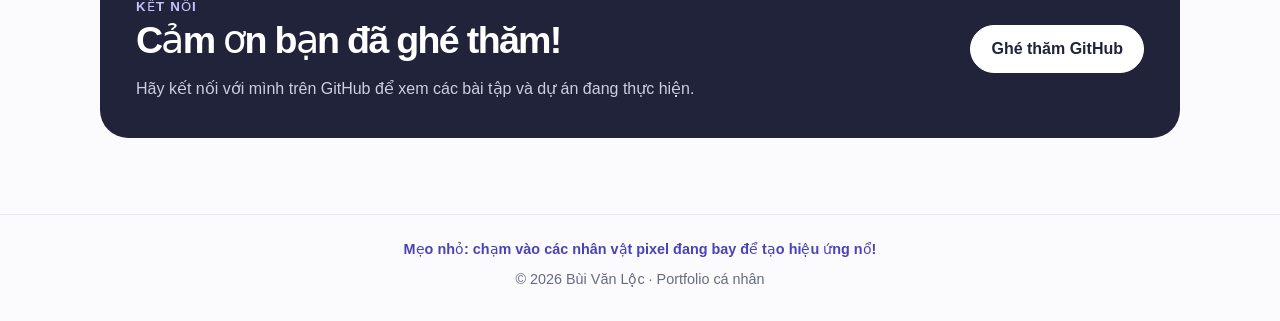
==== commit 50daeb3f: "v10 portfolio" ====
--- a/Portfolio.html
+++ b/Portfolio.html
@@ -18,8 +18,21 @@
                 <li><a href="#hoc-tap">Học tập</a></li>
                 <li><a href="#lien-he">Liên hệ</a></li>
             </ul>
+            <label class="theme-control" for="theme-picker">
+                <span aria-hidden="true">✦</span>
+                <span class="sr-only">Màu giao diện</span>
+                <select id="theme-picker" aria-label="Chọn màu giao diện">
+                    <option value="violet">Tím mộng mơ</option>
+                    <option value="ocean">Đại dương</option>
+                    <option value="sunset">Hoàng hôn</option>
+                    <option value="mint">Bạc hà</option>
+                </select>
+            </label>
         </nav>
     </header>
+
+    <div class="pixel-hunt" id="pixel-hunt" aria-label="Nhân vật pixel tương tác"></div>
+    <canvas class="pixel-burst-layer" id="pixel-burst-layer" aria-hidden="true"></canvas>
 
     <main>
         <section class="hero container" id="trang-chu" aria-labelledby="hero-title">
@@ -186,8 +199,284 @@
 
     <footer class="site-footer">
         <div class="container">
+            <p class="pixel-hunt-tip">Mẹo nhỏ: chạm vào các nhân vật pixel đang bay để tạo hiệu ứng nổ!</p>
             <p>&copy; 2026 Bùi Văn Lộc · Portfolio cá nhân</p>
         </div>
     </footer>
+    <script>
+        (() => {
+            const themePicker = document.querySelector("#theme-picker");
+            const themeLabel = document.querySelector(".theme-control");
+            const themeStorageKey = "portfolio-color-theme";
+            try {
+                const savedTheme = localStorage.getItem(themeStorageKey);
+                if (savedTheme && [...themePicker.options].some((option) => option.value === savedTheme)) {
+                    themePicker.value = savedTheme;
+                }
+            } catch {
+                themeLabel.title = "Không thể lưu màu giao diện; lựa chọn vẫn hoạt động trong phiên này.";
+            }
+            document.documentElement.dataset.theme = themePicker.value;
+            themePicker.addEventListener("change", () => {
+                document.documentElement.dataset.theme = themePicker.value;
+                try {
+                    localStorage.setItem(themeStorageKey, themePicker.value);
+                } catch {
+                    themeLabel.title = "Không thể lưu màu giao diện; lựa chọn vẫn hoạt động trong phiên này.";
+                }
+            });
+
+            const revealItems = document.querySelectorAll(
+                ".section-heading, .card, .skill-card, .timeline li, .contact-card"
+            );
+            if ("IntersectionObserver" in window) {
+                const revealObserver = new IntersectionObserver((entries, observer) => {
+                    entries.forEach((entry) => {
+                        if (!entry.isIntersecting) return;
+                        entry.target.classList.add("is-visible");
+                        observer.unobserve(entry.target);
+                    });
+                }, { threshold: 0.12 });
+                revealItems.forEach((item) => {
+                    item.classList.add("scroll-reveal");
+                    revealObserver.observe(item);
+                });
+            }
+
+            const sprites = [
+                ["player.png", "Người chơi"],
+                ["player-evolution.png", "Người chơi tiến hóa"],
+                ["boss1.png", "Boss bóng đêm"],
+                ["boss2.png", "Boss hỏa"],
+                ["boss3.png", "Boss hổ"],
+                ["boss4.png", "Boss báo tuyết"]
+            ];
+            const layer = document.querySelector("#pixel-hunt");
+            const burstCanvas = document.querySelector("#pixel-burst-layer");
+            const burstContext = burstCanvas.getContext("2d");
+            const reducedMotion = window.matchMedia("(prefers-reduced-motion: reduce)");
+            const characters = [];
+            const particles = [];
+            let nextSpawn = 1.8;
+            let previousFrame = 0;
+            let width = window.innerWidth;
+            let height = window.innerHeight;
+            let pixelRatio = 1;
+            const pointer = { x: -1000, y: -1000, active: false };
+
+            window.addEventListener("pointermove", (event) => {
+                if (event.pointerType === "touch") return;
+                pointer.x = event.clientX;
+                pointer.y = event.clientY;
+                pointer.active = true;
+            });
+            window.addEventListener("pointerleave", () => {
+                pointer.active = false;
+            });
+
+            function resizeBurstCanvas() {
+                width = window.innerWidth;
+                height = window.innerHeight;
+                pixelRatio = Math.min(window.devicePixelRatio || 1, 2);
+                burstCanvas.width = Math.round(width * pixelRatio);
+                burstCanvas.height = Math.round(height * pixelRatio);
+                burstCanvas.style.width = `${width}px`;
+                burstCanvas.style.height = `${height}px`;
+                burstContext.setTransform(pixelRatio, 0, 0, pixelRatio, 0, 0);
+            }
+
+            function spawnCharacter() {
+                if (characters.length >= 3) return;
+                const [file, name] = sprites[Math.floor(Math.random() * sprites.length)];
+                const size = 34 + Math.random() * 12;
+                const button = document.createElement("button");
+                button.className = "pixel-character";
+                button.type = "button";
+                button.setAttribute("aria-label", `Chạm để tiêu diệt ${name}`);
+                button.title = `Chạm để tiêu diệt ${name}`;
+                const image = document.createElement("img");
+                image.src = `img/game-characters/${file}`;
+                image.alt = "";
+                image.draggable = false;
+                button.append(image);
+
+                const safeTop = (document.querySelector(".site-header")?.getBoundingClientRect().bottom || 72) + 12;
+                const safeBottom = Math.max(safeTop, height - 28);
+                const edge = Math.floor(Math.random() * 3);
+                const y = safeTop + Math.random() * Math.max(0, safeBottom - safeTop - size);
+                const x = edge === 0 ? -size
+                    : edge === 1 ? width
+                        : Math.random() * Math.max(0, width - size);
+                const vx = edge === 0 ? 75 + Math.random() * 45
+                    : edge === 1 ? -(75 + Math.random() * 45)
+                        : (Math.random() < 0.5 ? -1 : 1) * (30 + Math.random() * 35);
+                const vy = edge === 2 ? -(65 + Math.random() * 45)
+                    : (Math.random() < 0.5 ? -1 : 1) * (28 + Math.random() * 38);
+                const character = {
+                    button,
+                    x,
+                    y,
+                    size,
+                    vx,
+                    vy,
+                    phase: Math.random() * Math.PI * 2,
+                    dragging: false,
+                    dragOffsetX: 0,
+                    dragOffsetY: 0,
+                    dragStartX: 0,
+                    dragStartY: 0,
+                    movedDuringDrag: false
+                };
+                button.style.width = `${size}px`;
+                button.style.height = `${size}px`;
+                button.style.transform = `translate(${x}px, ${y}px)`;
+                button.addEventListener("pointerdown", (event) => {
+                    if (event.button !== 0) return;
+                    character.dragging = true;
+                    character.movedDuringDrag = false;
+                    character.dragStartX = event.clientX;
+                    character.dragStartY = event.clientY;
+                    character.dragOffsetX = event.clientX - character.x;
+                    character.dragOffsetY = event.clientY - character.y;
+                    button.setPointerCapture(event.pointerId);
+                    button.classList.add("is-dragging");
+                    event.preventDefault();
+                });
+                button.addEventListener("pointermove", (event) => {
+                    if (!character.dragging) return;
+                    if (Math.hypot(
+                        event.clientX - character.dragStartX,
+                        event.clientY - character.dragStartY
+                    ) > 6) {
+                        character.movedDuringDrag = true;
+                    }
+                    character.x = Math.max(8, Math.min(
+                        width - character.size - 8,
+                        event.clientX - character.dragOffsetX
+                    ));
+                    const headerBottom = document.querySelector(".site-header")?.getBoundingClientRect().bottom || 72;
+                    character.y = Math.max(headerBottom + 8, Math.min(
+                        height - character.size - 28,
+                        event.clientY - character.dragOffsetY
+                    ));
+                    character.button.style.transform = `translate(${character.x}px, ${character.y}px)`;
+                });
+                const finishDrag = () => {
+                    character.dragging = false;
+                    button.classList.remove("is-dragging");
+                };
+                button.addEventListener("pointerup", finishDrag);
+                button.addEventListener("pointercancel", finishDrag);
+                button.addEventListener("click", () => {
+                    if (character.movedDuringDrag) {
+                        character.movedDuringDrag = false;
+                        return;
+                    }
+                    burst(character.x + size / 2, character.y + size / 2);
+                    button.remove();
+                    characters.splice(characters.indexOf(character), 1);
+                    layer.setAttribute("aria-label", "Nhân vật pixel bị tiêu diệt bằng hiệu ứng nổ pixel!");
+                    window.setTimeout(() => layer.setAttribute("aria-label", "Nhân vật pixel tương tác"), 1200);
+                });
+                layer.append(button);
+                characters.push(character);
+            }
+
+            function burst(x, y) {
+                const colors = ["#fff1a8", "#8cebd1", "#a99bff", "#ff8aa0", "#ffffff"];
+                const particleCount = reducedMotion.matches ? 10 : 26;
+                for (let index = 0; index < particleCount; index++) {
+                    const angle = Math.random() * Math.PI * 2;
+                    const speed = reducedMotion.matches ? 16 + Math.random() * 28 : 65 + Math.random() * 210;
+                    particles.push({
+                        x, y,
+                        vx: Math.cos(angle) * speed,
+                        vy: Math.sin(angle) * speed,
+                        life: reducedMotion.matches ? 0.18 : 0.42 + Math.random() * 0.35,
+                        size: reducedMotion.matches ? 2 : 3 + Math.random() * 5,
+                        color: colors[Math.floor(Math.random() * colors.length)]
+                    });
+                }
+            }
+
+            function animate(timestamp) {
+                const dt = previousFrame ? Math.min((timestamp - previousFrame) / 1000, 0.04) : 0;
+                previousFrame = timestamp;
+                nextSpawn -= dt;
+                if (nextSpawn <= 0) {
+                    spawnCharacter();
+                    nextSpawn = 2.8 + Math.random() * 2.6;
+                }
+
+                const floor = Math.max(90, height - 90);
+                const headerBottom = document.querySelector(".site-header")?.getBoundingClientRect().bottom || 72;
+                characters.forEach((character) => {
+                    character.phase += dt * 5;
+                    if (!reducedMotion.matches && !character.dragging) {
+                        const centerX = character.x + character.size / 2;
+                        const centerY = character.y + character.size / 2;
+                        const awayX = centerX - pointer.x;
+                        const awayY = centerY - pointer.y;
+                        const distance = Math.hypot(awayX, awayY);
+                        if (pointer.active && distance < 145) {
+                            const strength = 1 - distance / 145;
+                            const directionX = distance > 0 ? awayX / distance : (Math.random() < 0.5 ? -1 : 1);
+                            const directionY = distance > 0 ? awayY / distance : -1;
+                            character.vx += directionX * 620 * strength * dt;
+                            character.vy += directionY * 620 * strength * dt;
+                        }
+                        const speed = Math.hypot(character.vx, character.vy);
+                        const maxSpeed = pointer.active && distance < 145 ? 230 : 125;
+                        if (speed > maxSpeed) {
+                            character.vx = character.vx / speed * maxSpeed;
+                            character.vy = character.vy / speed * maxSpeed;
+                        }
+                        character.x += character.vx * dt;
+                        character.y += character.vy * dt + Math.sin(character.phase) * 0.45;
+                        if (character.x < 8 && character.vx < 0) {
+                            character.vx *= -1;
+                            character.x = 8;
+                        } else if (character.x + character.size > width - 8 && character.vx > 0) {
+                            character.vx *= -1;
+                            character.x = width - character.size - 8;
+                        }
+                        if (character.y < headerBottom + 8 && character.vy < 0) {
+                            character.vy *= -1;
+                            character.y = headerBottom + 8;
+                        } else if (character.y + character.size > floor && character.vy > 0) {
+                            character.vy *= -1;
+                            character.y = floor - character.size;
+                        }
+                        character.x = Math.max(8, Math.min(width - character.size - 8, character.x));
+                        character.y = Math.max(headerBottom + 8, Math.min(floor - character.size, character.y));
+                    }
+                    character.button.style.transform = `translate(${character.x}px, ${character.y}px)`;
+                });
+
+                burstContext.clearRect(0, 0, width, height);
+                for (let index = particles.length - 1; index >= 0; index--) {
+                    const particle = particles[index];
+                    particle.life -= dt;
+                    particle.x += particle.vx * dt;
+                    particle.y += particle.vy * dt;
+                    particle.vx *= 0.97;
+                    particle.vy *= 0.97;
+                    if (particle.life <= 0) {
+                        particles.splice(index, 1);
+                        continue;
+                    }
+                    burstContext.globalAlpha = Math.min(1, particle.life * 2);
+                    burstContext.fillStyle = particle.color;
+                    burstContext.fillRect(particle.x, particle.y, particle.size, particle.size);
+                }
+                burstContext.globalAlpha = 1;
+                window.requestAnimationFrame(animate);
+            }
+
+            window.addEventListener("resize", resizeBurstCanvas);
+            resizeBurstCanvas();
+            window.requestAnimationFrame(animate);
+        })();
+    </script>
 </body>
 </html>
--- a/Portfolio.css
+++ b/Portfolio.css
@@ -11,7 +11,48 @@
     --line: #e7e8f1;
     --surface: #ffffff;
     --soft-purple: #f0efff;
+    --page-bg: #fbfbfe;
+    --tinted-bg: #f2f2ff;
+    --header-bg: rgb(251 251 254 / 94%);
+    --accent-soft: #e3f7ef;
+    --accent-ink: #17684d;
     --radius: 20px;
+}
+
+:root[data-theme="ocean"] {
+    --purple: #168aad;
+    --purple-dark: #126782;
+    --soft-purple: #e5f7fb;
+    --page-bg: #f2fbff;
+    --tinted-bg: #e6f6fb;
+    --header-bg: rgb(242 251 255 / 94%);
+    --line: #d7edf3;
+    --accent-soft: #ddf7ed;
+    --accent-ink: #14664e;
+}
+
+:root[data-theme="sunset"] {
+    --purple: #e06c48;
+    --purple-dark: #b94d38;
+    --soft-purple: #fff0e8;
+    --page-bg: #fffaf5;
+    --tinted-bg: #fff0e5;
+    --header-bg: rgb(255 250 245 / 94%);
+    --line: #f3dfd3;
+    --accent-soft: #fff0ce;
+    --accent-ink: #87531d;
+}
+
+:root[data-theme="mint"] {
+    --purple: #208b72;
+    --purple-dark: #176852;
+    --soft-purple: #e8f8f2;
+    --page-bg: #f4fcf8;
+    --tinted-bg: #e8f7ef;
+    --header-bg: rgb(244 252 248 / 94%);
+    --line: #dceee4;
+    --accent-soft: #e2f5cf;
+    --accent-ink: #386827;
 }
 
 * {
@@ -27,6 +68,8 @@
     min-width: 320px;
     margin: 0;
     line-height: 1.7;
+    background: var(--page-bg);
+    transition: background-color 350ms ease, color 350ms ease;
 }
 
 a {
@@ -48,16 +91,135 @@
     z-index: 5;
     top: 0;
     border-bottom: 1px solid rgb(231 232 241 / 85%);
-    background: rgb(251 251 254 / 94%);
+    background: var(--header-bg);
     backdrop-filter: blur(12px);
 }
 
 .nav {
+    position: relative;
     display: flex;
     min-height: 72px;
     align-items: center;
     justify-content: space-between;
     gap: 24px;
+}
+
+.theme-control {
+    display: inline-flex;
+    min-height: 38px;
+    align-items: center;
+    gap: 7px;
+    padding: 3px 9px;
+    border: 1px solid var(--line);
+    border-radius: 999px;
+    background: var(--surface);
+    color: var(--purple);
+    box-shadow: 0 5px 16px rgb(32 35 58 / 6%);
+}
+
+.theme-control > span:first-child {
+    animation: avatar-sparkle 2.4s ease-in-out infinite;
+}
+
+.theme-control select {
+    max-width: 130px;
+    border: 0;
+    outline: 0;
+    background: transparent;
+    color: var(--ink);
+    font: inherit;
+    font-size: 0.78rem;
+    font-weight: 700;
+    cursor: pointer;
+}
+
+.sr-only {
+    position: absolute;
+    width: 1px;
+    height: 1px;
+    overflow: hidden;
+    clip: rect(0, 0, 0, 0);
+    white-space: nowrap;
+    clip-path: inset(50%);
+}
+
+.pixel-hunt,
+.pixel-burst-layer {
+    position: fixed;
+    z-index: 8;
+    inset: 0;
+    overflow: hidden;
+    pointer-events: none;
+}
+
+.pixel-hunt {
+    isolation: isolate;
+}
+
+.pixel-character {
+    position: absolute;
+    top: 0;
+    left: 0;
+    display: grid;
+    place-items: center;
+    padding: 2px;
+    border: 1px solid rgb(255 255 255 / 70%);
+    border-radius: 9px;
+    background: rgb(255 255 255 / 18%);
+    cursor: grab;
+    pointer-events: auto;
+    touch-action: none;
+    user-select: none;
+    filter: drop-shadow(0 5px 8px rgb(32 35 58 / 28%));
+    transition: filter 140ms ease, background-color 140ms ease;
+    animation: character-pop 220ms steps(3, end) both;
+}
+
+.pixel-character.is-dragging {
+    z-index: 2;
+    cursor: grabbing;
+    background: rgb(255 255 255 / 85%);
+    filter: drop-shadow(0 8px 14px rgb(32 35 58 / 42%));
+}
+
+.pixel-character:hover,
+.pixel-character:focus-visible {
+    z-index: 1;
+    outline: 2px solid var(--purple);
+    outline-offset: 2px;
+    background: rgb(255 255 255 / 80%);
+    filter: drop-shadow(0 7px 12px rgb(32 35 58 / 38%)) saturate(1.25);
+}
+
+.pixel-character img {
+    width: 100%;
+    height: 100%;
+    object-fit: contain;
+    image-rendering: pixelated;
+    pointer-events: none;
+    animation: character-bob 900ms ease-in-out infinite alternate;
+}
+
+.pixel-burst-layer {
+    z-index: 9;
+}
+
+@keyframes character-pop {
+    from {
+        opacity: 0;
+        scale: .35;
+    }
+
+    to {
+        opacity: 1;
+        scale: 1;
+    }
+}
+
+@keyframes character-bob {
+    to {
+        transform: translateY(-5px) rotate(4deg);
+    }
 }
 
 .brand {
@@ -99,6 +261,19 @@
     grid-template-columns: 1.25fr 0.75fr;
     gap: 60px;
     padding-block: 64px;
+    animation: hero-arrive 650ms cubic-bezier(.2, .8, .2, 1) both;
+}
+
+@keyframes hero-arrive {
+    from {
+        opacity: 0;
+        transform: translateY(18px);
+    }
+
+    to {
+        opacity: 1;
+        transform: translateY(0);
+    }
 }
 
 .eyebrow {
@@ -173,9 +348,17 @@
     border: 1px solid #e6e3ff;
     border-radius: 30px;
     background:
-        radial-gradient(circle at 85% 15%, #dff7ed 0, transparent 30%),
-        linear-gradient(145deg, #f0efff, #fff 75%);
+        radial-gradient(circle at 85% 15%, var(--accent-soft) 0, transparent 30%),
+        linear-gradient(145deg, var(--soft-purple), var(--surface) 75%);
+    background-size: 130% 130%;
+    animation: profile-glow 8s ease-in-out infinite alternate;
     text-align: center;
+}
+
+@keyframes profile-glow {
+    to {
+        background-position: 100% 80%;
+    }
 }
 
 .avatar {
@@ -426,7 +609,7 @@
 }
 
 .section-tinted {
-    background: #f2f2ff;
+    background: var(--tinted-bg);
 }
 
 .skills-grid {
@@ -439,7 +622,14 @@
     padding: 22px;
     border: 1px solid #e3e2fb;
     border-radius: 18px;
-    background: rgb(255 255 255 / 88%);
+    background: color-mix(in srgb, var(--surface) 88%, transparent);
+    transition: transform 200ms ease, box-shadow 200ms ease, border-color 200ms ease;
+}
+
+.skill-card:hover {
+    transform: translateY(-6px) rotate(-1deg);
+    border-color: var(--purple);
+    box-shadow: 0 14px 28px rgb(32 35 58 / 10%);
 }
 
 .skill-number {
@@ -519,8 +709,8 @@
     margin-bottom: 15px;
     padding: 5px 11px;
     border-radius: 999px;
-    background: #e3f7ef;
-    color: #17684d;
+    background: var(--accent-soft);
+    color: var(--accent-ink);
     font-size: 0.78rem;
     font-weight: 750;
 }
@@ -652,6 +842,23 @@
     margin: 0;
 }
 
+.site-footer .pixel-hunt-tip {
+    margin-bottom: 5px;
+    color: var(--purple-dark);
+    font-weight: 650;
+}
+
+.scroll-reveal {
+    opacity: 0;
+    transform: translateY(20px);
+    transition: opacity 550ms ease, transform 550ms cubic-bezier(.2, .8, .2, 1);
+}
+
+.scroll-reveal.is-visible {
+    opacity: 1;
+    transform: translateY(0);
+}
+
 @media (max-width: 800px) {
     .nav {
         align-items: flex-start;
@@ -665,6 +872,12 @@
         gap: 8px 17px;
     }
 
+    .theme-control {
+        position: absolute;
+        top: 14px;
+        right: 20px;
+    }
+
     .hero {
         min-height: auto;
         grid-template-columns: 1fr;
@@ -697,6 +910,18 @@
 
     .nav-links a {
         font-size: 0.84rem;
+    }
+
+    .theme-control {
+        top: 13px;
+        right: 14px;
+        min-height: 34px;
+        padding-inline: 7px;
+    }
+
+    .theme-control select {
+        max-width: 105px;
+        font-size: 0.72rem;
     }
 
     .hero h1 {
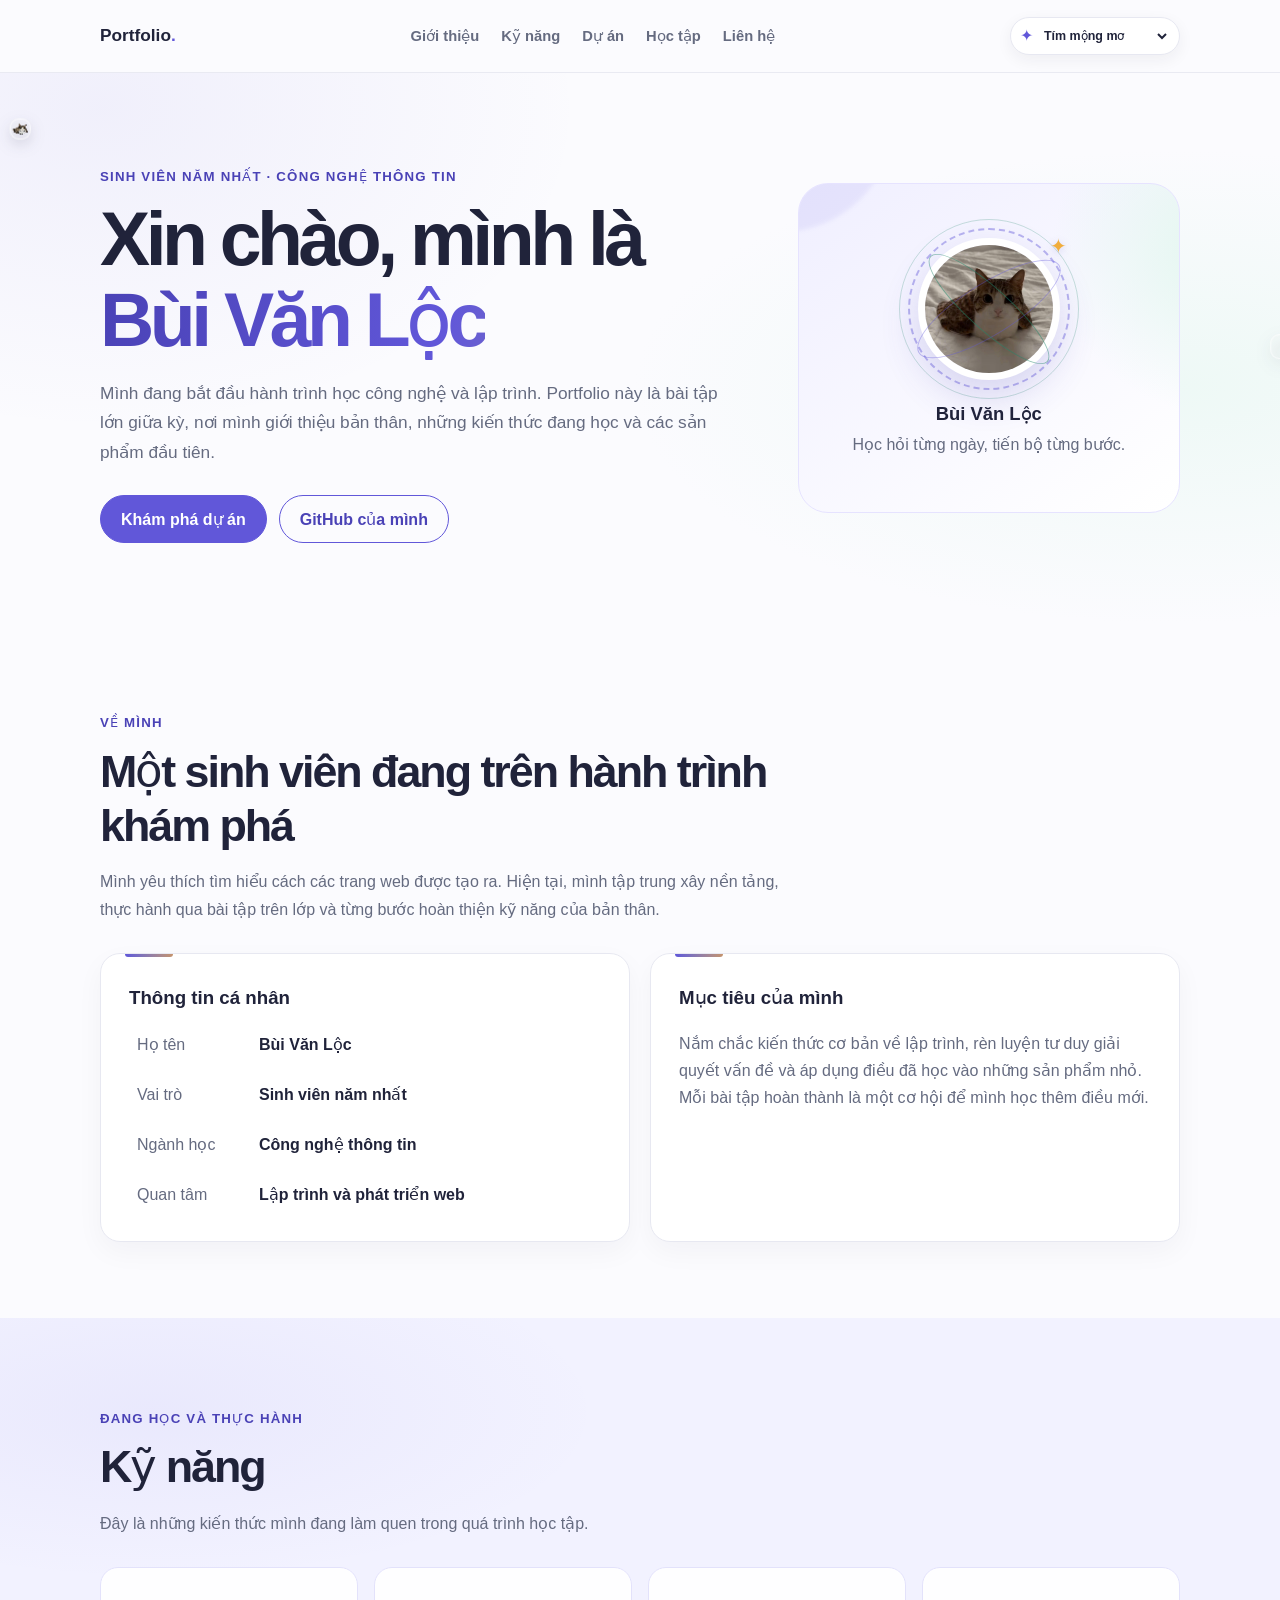
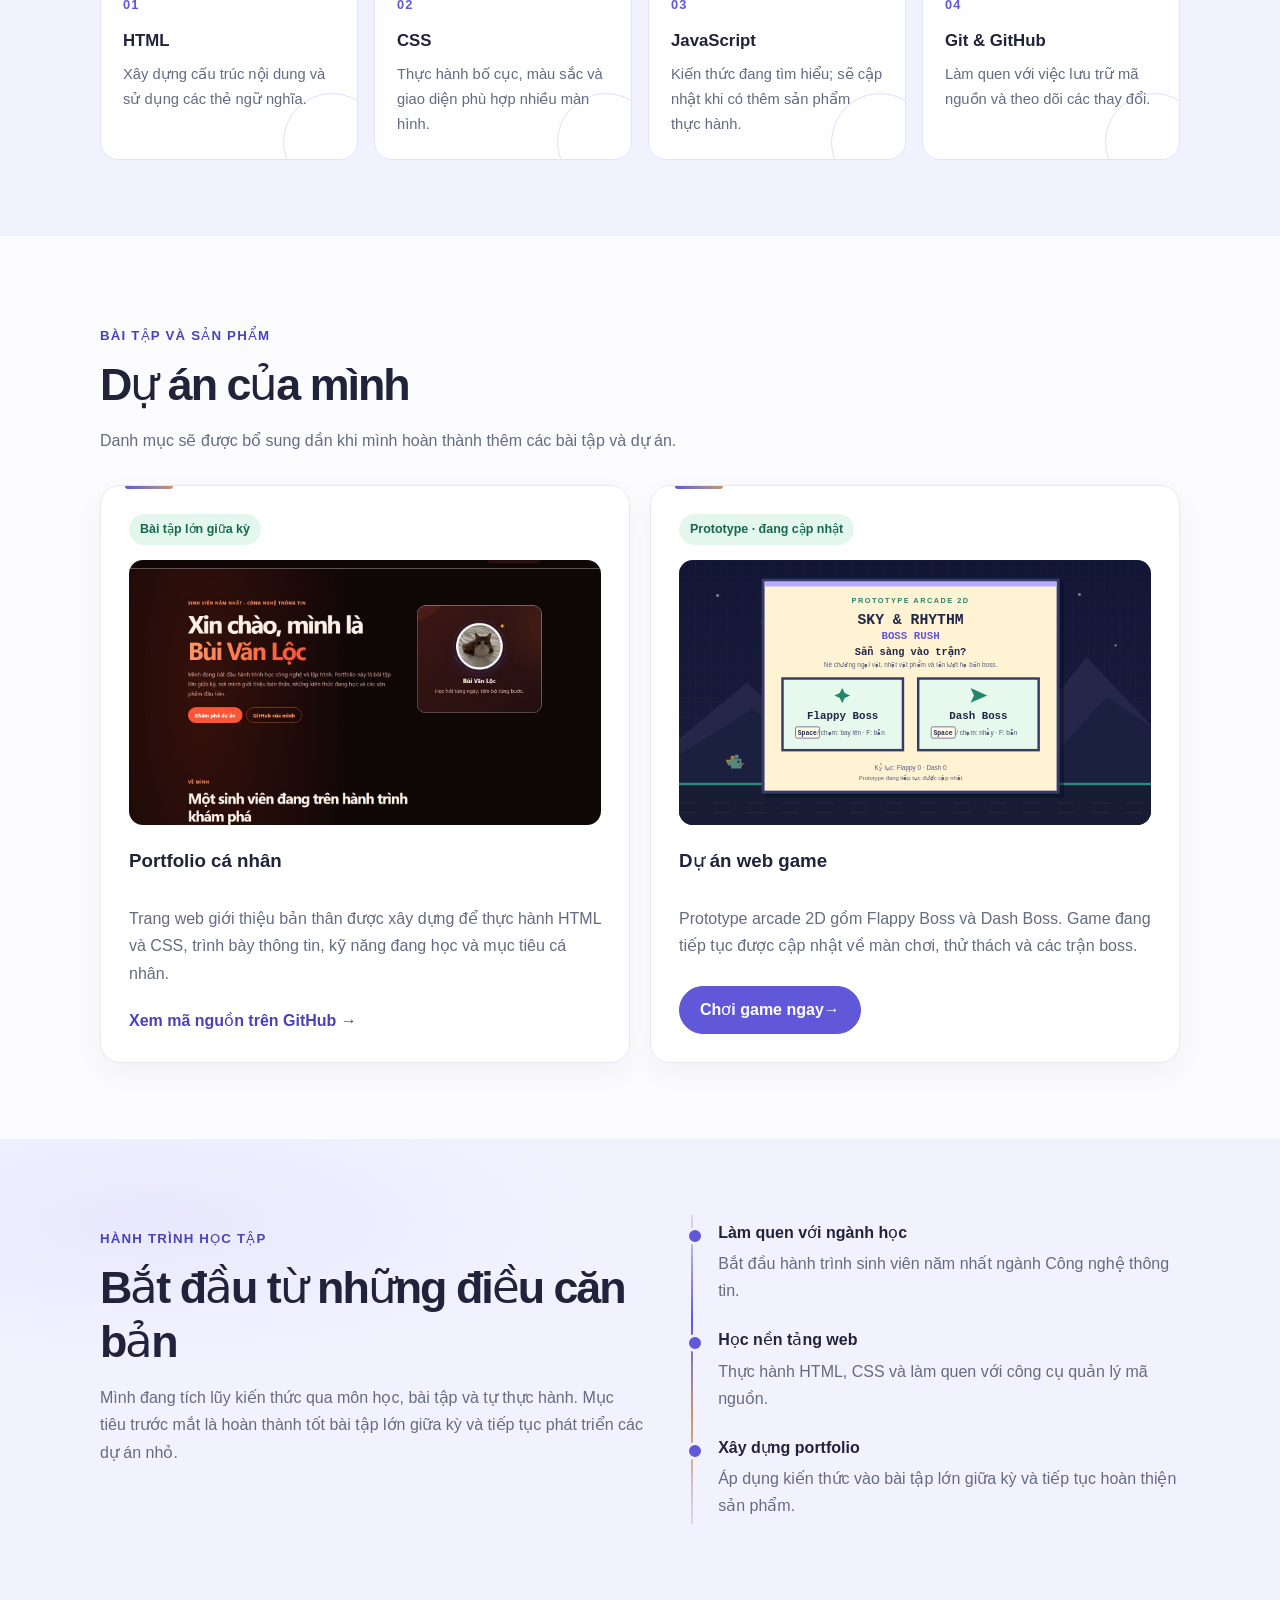
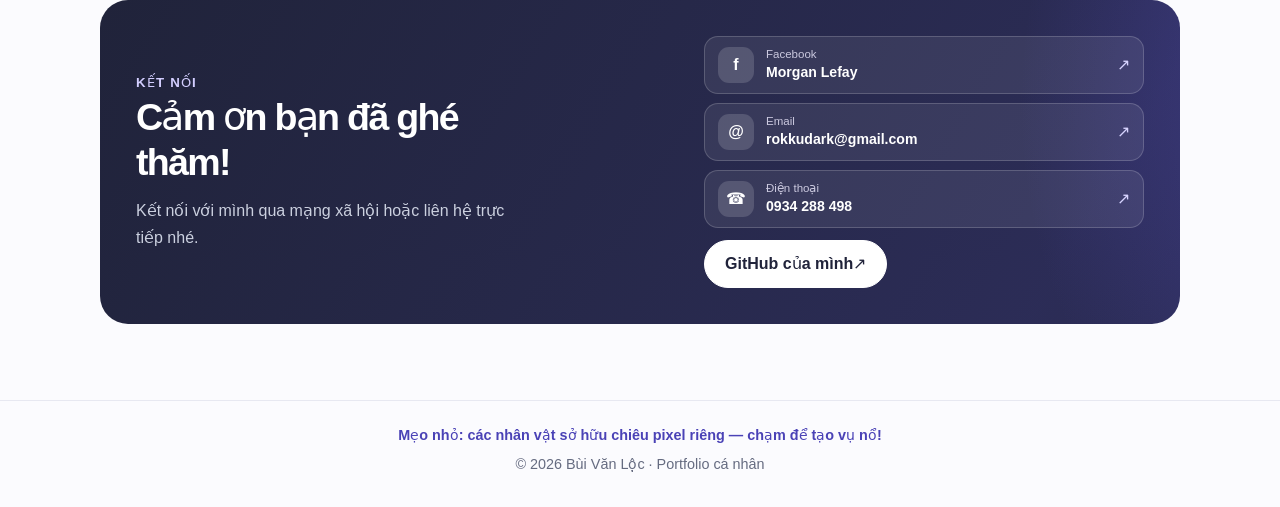
==== commit 7386ca3d: "v11 portfolio" ====
--- a/Portfolio.html
+++ b/Portfolio.html
@@ -25,7 +25,7 @@
                     <option value="violet">Tím mộng mơ</option>
                     <option value="ocean">Đại dương</option>
                     <option value="sunset">Hoàng hôn</option>
-                    <option value="mint">Bạc hà</option>
+                    <option value="lava">Tận thế dung nham</option>
                 </select>
             </label>
         </nav>
@@ -130,12 +130,7 @@
             <div class="projects-grid">
                 <article class="card project-card">
                     <span class="project-status">Bài tập lớn giữa kỳ</span>
-                    <div class="project-image-placeholder">
-                        <span>Thêm ảnh chụp portfolio<br><code>img/portfolio-preview.jpg</code></span>
-                    </div>
-                    <!-- Khi có ảnh, thay placeholder bằng:
-                    <img class="project-image" src="img/portfolio-preview.jpg" alt="Ảnh chụp giao diện portfolio cá nhân">
-                    -->
+                    <img class="project-image" src="img/portfolio-preview.jpg" alt="Ảnh chụp giao diện portfolio cá nhân với chủ đề tận thế dung nham">
                     <h3>Portfolio cá nhân</h3>
                     <p>
                         Trang web giới thiệu bản thân được xây dựng để thực hành HTML và CSS, trình bày thông tin,
@@ -190,16 +185,35 @@
                 <div>
                     <p class="eyebrow">Kết nối</p>
                     <h2 id="contact-title">Cảm ơn bạn đã ghé thăm!</h2>
-                    <p>Hãy kết nối với mình trên GitHub để xem các bài tập và dự án đang thực hiện.</p>
+                    <p>Kết nối với mình qua mạng xã hội hoặc liên hệ trực tiếp nhé.</p>
                 </div>
-                <a class="button button-light" href="https://github.com/Bui-Loc">Ghé thăm GitHub</a>
+                <div class="contact-links" aria-label="Thông tin liên hệ">
+                    <a class="contact-link" href="https://www.facebook.com/morganlef4y" target="_blank" rel="noopener noreferrer">
+                        <span class="contact-icon" aria-hidden="true">f</span>
+                        <span><small>Facebook</small><strong>Morgan Lefay</strong></span>
+                        <span class="contact-arrow" aria-hidden="true">↗</span>
+                    </a>
+                    <a class="contact-link" href="mailto:rokkudark@gmail.com">
+                        <span class="contact-icon" aria-hidden="true">@</span>
+                        <span><small>Email</small><strong>rokkudark@gmail.com</strong></span>
+                        <span class="contact-arrow" aria-hidden="true">↗</span>
+                    </a>
+                    <a class="contact-link" href="tel:+84934288498">
+                        <span class="contact-icon" aria-hidden="true">☎</span>
+                        <span><small>Điện thoại</small><strong>0934 288 498</strong></span>
+                        <span class="contact-arrow" aria-hidden="true">↗</span>
+                    </a>
+                    <a class="button button-light contact-github" href="https://github.com/Bui-Loc" target="_blank" rel="noopener noreferrer">
+                        GitHub của mình <span aria-hidden="true">↗</span>
+                    </a>
+                </div>
             </div>
         </section>
     </main>
 
     <footer class="site-footer">
         <div class="container">
-            <p class="pixel-hunt-tip">Mẹo nhỏ: chạm vào các nhân vật pixel đang bay để tạo hiệu ứng nổ!</p>
+            <p class="pixel-hunt-tip">Mẹo nhỏ: các nhân vật sở hữu chiêu pixel riêng — chạm để tạo vụ nổ!</p>
             <p>&copy; 2026 Bùi Văn Lộc · Portfolio cá nhân</p>
         </div>
     </footer>
@@ -210,8 +224,9 @@
             const themeStorageKey = "portfolio-color-theme";
             try {
                 const savedTheme = localStorage.getItem(themeStorageKey);
-                if (savedTheme && [...themePicker.options].some((option) => option.value === savedTheme)) {
-                    themePicker.value = savedTheme;
+                const migratedTheme = savedTheme === "mint" ? "lava" : savedTheme;
+                if (migratedTheme && [...themePicker.options].some((option) => option.value === migratedTheme)) {
+                    themePicker.value = migratedTheme;
                 }
             } catch {
                 themeLabel.title = "Không thể lưu màu giao diện; lựa chọn vẫn hoạt động trong phiên này.";
@@ -227,7 +242,8 @@
             });
 
             const revealItems = document.querySelectorAll(
-                ".section-heading, .card, .skill-card, .timeline li, .contact-card"
+                ".hero-content, .profile-card, .section-heading, .card, .skill-card, " +
+                ".timeline, .timeline li, .contact-card, .facts div, .site-footer .container"
             );
             if ("IntersectionObserver" in window) {
                 const revealObserver = new IntersectionObserver((entries, observer) => {
@@ -237,8 +253,9 @@
                         observer.unobserve(entry.target);
                     });
                 }, { threshold: 0.12 });
-                revealItems.forEach((item) => {
+                revealItems.forEach((item, index) => {
                     item.classList.add("scroll-reveal");
+                    item.style.setProperty("--reveal-delay", `${(index % 4) * 75}ms`);
                     revealObserver.observe(item);
                 });
             }
@@ -257,9 +274,27 @@
             const reducedMotion = window.matchMedia("(prefers-reduced-motion: reduce)");
             const characters = [];
             const particles = [];
-            let nextSpawn = 1.8;
+            const combatShots = [];
+            const clawMarks = [];
+            const combatEffects = [];
+            const evadeRadius = 210;
+            const evadeAcceleration = 1800;
+            const escapeSpeed = 360;
+            const duelApproachAcceleration = 220;
+            const duelAvoidanceRadius = 180;
+            const combatSkills = [
+                { name: "Tia pixel", color: "#ffe27a", type: "bolt", cooldown: 1.15, speed: 330, damage: 1 },
+                { name: "Tam tiễn tiến hóa", color: "#8df5dc", type: "spread", cooldown: 1.55, speed: 275, damage: 1 },
+                { name: "Ảnh trảo", color: "#b8a4ff", type: "claw", cooldown: 1.35, speed: 0, damage: 1 },
+                { name: "Cầu lửa", color: "#ff7856", type: "fireball", cooldown: 1.25, speed: 225, damage: 1 },
+                { name: "Hổ trảo pixel", color: "#ffcf74", type: "tiger", cooldown: 1.4, speed: 300, damage: 1 },
+                { name: "Bão dung nham", color: "#ff4a38", type: "lava", cooldown: 1.8, speed: 230, damage: 1 }
+            ];
+            let nextSpawn = 0.65;
+            let nextSpriteIndex = 0;
             let previousFrame = 0;
-            let width = window.innerWidth;
+            let activeDuel = null;
+            let width = document.documentElement.clientWidth;
             let height = window.innerHeight;
             let pixelRatio = 1;
             const pointer = { x: -1000, y: -1000, active: false };
@@ -275,7 +310,7 @@
             });
 
             function resizeBurstCanvas() {
-                width = window.innerWidth;
+                width = document.documentElement.clientWidth;
                 height = window.innerHeight;
                 pixelRatio = Math.min(window.devicePixelRatio || 1, 2);
                 burstCanvas.width = Math.round(width * pixelRatio);
@@ -285,10 +320,10 @@
                 burstContext.setTransform(pixelRatio, 0, 0, pixelRatio, 0, 0);
             }
 
-            function spawnCharacter() {
-                if (characters.length >= 3) return;
-                const [file, name] = sprites[Math.floor(Math.random() * sprites.length)];
-                const size = 34 + Math.random() * 12;
+            function spawnCharacter(spriteIndex = nextSpriteIndex) {
+                if (characters.length >= sprites.length || spriteIndex >= sprites.length) return;
+                const [file, name] = sprites[spriteIndex];
+                const size = 20 + Math.random() * 5;
                 const button = document.createElement("button");
                 button.className = "pixel-character";
                 button.type = "button";
@@ -299,26 +334,46 @@
                 image.alt = "";
                 image.draggable = false;
                 button.append(image);
+                const skillLabel = document.createElement("span");
+                skillLabel.className = "pixel-skill-label";
+                skillLabel.setAttribute("aria-hidden", "true");
+                button.append(skillLabel);
 
                 const safeTop = (document.querySelector(".site-header")?.getBoundingClientRect().bottom || 72) + 12;
                 const safeBottom = Math.max(safeTop, height - 28);
-                const edge = Math.floor(Math.random() * 3);
-                const y = safeTop + Math.random() * Math.max(0, safeBottom - safeTop - size);
-                const x = edge === 0 ? -size
-                    : edge === 1 ? width
-                        : Math.random() * Math.max(0, width - size);
-                const vx = edge === 0 ? 75 + Math.random() * 45
-                    : edge === 1 ? -(75 + Math.random() * 45)
-                        : (Math.random() < 0.5 ? -1 : 1) * (30 + Math.random() * 35);
-                const vy = edge === 2 ? -(65 + Math.random() * 45)
-                    : (Math.random() < 0.5 ? -1 : 1) * (28 + Math.random() * 38);
+                const edge = Math.floor(Math.random() * 4);
+                let x = Math.random() * Math.max(0, width - size);
+                let y = safeTop + Math.random() * Math.max(0, safeBottom - safeTop - size);
+                let vx = (Math.random() < 0.5 ? -1 : 1) * (30 + Math.random() * 35);
+                let vy = (Math.random() < 0.5 ? -1 : 1) * (28 + Math.random() * 38);
+                if (edge === 0) {
+                    x = -size;
+                    vx = 110 + Math.random() * 60;
+                } else if (edge === 1) {
+                    x = width;
+                    vx = -(110 + Math.random() * 60);
+                } else if (edge === 2) {
+                    y = height;
+                    vy = -(110 + Math.random() * 60);
+                } else {
+                    y = safeTop - size;
+                    vy = 110 + Math.random() * 60;
+                }
                 const character = {
                     button,
                     x,
                     y,
                     size,
+                    spriteIndex,
+                    skillLabel,
                     vx,
                     vy,
+                    health: 12,
+                    maxHealth: 12,
+                    attackCooldown: 1 + Math.random() * 1.2,
+                    contactCooldown: 0.2 + Math.random() * 0.5,
+                    hitFlash: 0,
+                    spawnFromEdge: true,
                     phase: Math.random() * Math.PI * 2,
                     dragging: false,
                     dragOffsetX: 0,
@@ -373,8 +428,7 @@
                         return;
                     }
                     burst(character.x + size / 2, character.y + size / 2);
-                    button.remove();
-                    characters.splice(characters.indexOf(character), 1);
+                    removeCharacter(character, true);
                     layer.setAttribute("aria-label", "Nhân vật pixel bị tiêu diệt bằng hiệu ứng nổ pixel!");
                     window.setTimeout(() => layer.setAttribute("aria-label", "Nhân vật pixel tương tác"), 1200);
                 });
@@ -382,8 +436,19 @@
                 characters.push(character);
             }
 
-            function burst(x, y) {
-                const colors = ["#fff1a8", "#8cebd1", "#a99bff", "#ff8aa0", "#ffffff"];
+            function removeCharacter(character, respawn) {
+                character.button.remove();
+                const index = characters.indexOf(character);
+                if (index >= 0) characters.splice(index, 1);
+                if (activeDuel?.includes(character)) activeDuel = null;
+                if (respawn) {
+                    window.setTimeout(() => {
+                        if (characters.length < sprites.length) spawnCharacter(character.spriteIndex);
+                    }, 2400);
+                }
+            }
+
+            function burst(x, y, palette = ["#fff1a8", "#8cebd1", "#a99bff", "#ff8aa0", "#ffffff"]) {
                 const particleCount = reducedMotion.matches ? 10 : 26;
                 for (let index = 0; index < particleCount; index++) {
                     const angle = Math.random() * Math.PI * 2;
@@ -394,8 +459,168 @@
                         vy: Math.sin(angle) * speed,
                         life: reducedMotion.matches ? 0.18 : 0.42 + Math.random() * 0.35,
                         size: reducedMotion.matches ? 2 : 3 + Math.random() * 5,
-                        color: colors[Math.floor(Math.random() * colors.length)]
+                        color: palette[Math.floor(Math.random() * palette.length)]
                     });
+                }
+            }
+
+            function slash(x, y, color = "#ff7894", angle = Math.PI / 4) {
+                clawMarks.push({ x, y, life: 0.62, color, angle });
+                burst(x, y, [color, "#ffffff", "#fff1a8"]);
+            }
+
+            function fireCombatShot(attacker, target) {
+                const startX = attacker.x + attacker.size / 2;
+                const startY = attacker.y + attacker.size / 2;
+                const targetX = target.x + target.size / 2;
+                const targetY = target.y + target.size / 2;
+                const angle = Math.atan2(targetY - startY, targetX - startX);
+                const skill = combatSkills[attacker.spriteIndex];
+                const patterns = {
+                    bolt: [angle],
+                    spread: [angle - 0.2, angle, angle + 0.2],
+                    fireball: [angle],
+                    tiger: [angle - 0.1, angle + 0.1],
+                    lava: Array.from({ length: 5 }, (_, index) => angle + (index - 2) * 0.34)
+                };
+                if (skill.type === "claw") {
+                    target.health -= skill.damage;
+                    target.hitFlash = 0.38;
+                    slash(targetX, targetY, skill.color, angle + Math.PI / 4);
+                    combatEffects.push({ x: targetX, y: targetY, life: 0.45, type: "claw", color: skill.color });
+                    if (target.health <= 0) {
+                        burst(targetX, targetY, [skill.color, "#ffffff"]);
+                        removeCharacter(target, true);
+                    }
+                } else {
+                    const shotDamage = skill.type === "spread" ? 0.55
+                        : skill.type === "tiger" ? 0.7
+                            : skill.type === "lava" ? 0.4 : skill.damage;
+                    for (const shotAngle of patterns[skill.type]) {
+                        combatShots.push({
+                            x: startX,
+                            y: startY,
+                            vx: Math.cos(shotAngle) * skill.speed,
+                            vy: Math.sin(shotAngle) * skill.speed,
+                            target,
+                            owner: attacker,
+                            life: skill.type === "lava" ? 1.7 : 1.35,
+                            color: skill.color,
+                            type: skill.type,
+                            radius: skill.type === "fireball" || skill.type === "lava" ? 5 : 3,
+                            damage: shotDamage
+                        });
+                    }
+                    combatEffects.push({ x: startX, y: startY, life: 0.35, type: skill.type, color: skill.color });
+                }
+                attacker.button.classList.remove("is-attacking");
+                void attacker.button.offsetWidth;
+                attacker.button.classList.add("is-attacking");
+                window.setTimeout(() => attacker.button.classList.remove("is-attacking"), 240);
+                attacker.skillLabel.textContent = skill.name;
+                attacker.button.classList.remove("show-skill");
+                void attacker.button.offsetWidth;
+                attacker.button.classList.add("show-skill");
+                window.setTimeout(() => attacker.button.classList.remove("show-skill"), 900);
+                attacker.attackCooldown = skill.cooldown;
+            }
+
+            function updateAnimalCombat(dt) {
+                if (!activeDuel || !activeDuel.every((character) => characters.includes(character))) {
+                    activeDuel = null;
+                    const readyCharacters = characters.filter((character) =>
+                        !character.dragging && !character.spawnFromEdge
+                    );
+                    let nearestPair = null;
+                    let nearestDistance = Infinity;
+                    for (let first = 0; first < readyCharacters.length; first++) {
+                        for (let second = first + 1; second < readyCharacters.length; second++) {
+                            const distance = Math.hypot(
+                                readyCharacters[first].x - readyCharacters[second].x,
+                                readyCharacters[first].y - readyCharacters[second].y
+                            );
+                            if (distance < nearestDistance) {
+                                nearestDistance = distance;
+                                nearestPair = [readyCharacters[first], readyCharacters[second]];
+                            }
+                        }
+                    }
+                    activeDuel = nearestPair;
+                }
+
+                for (const character of characters) {
+                    character.contactCooldown = Math.max(0, character.contactCooldown - dt);
+                    character.attackCooldown = Math.max(0, character.attackCooldown - dt);
+                    character.hitFlash = Math.max(0, character.hitFlash - dt);
+                    character.button.classList.toggle("is-hit", character.hitFlash > 0);
+                }
+
+                const duel = activeDuel;
+                if (duel) {
+                    for (const attacker of duel) {
+                        if (!characters.includes(attacker)) continue;
+                        const target = duel.find((character) => character !== attacker);
+                        if (!target || attacker.dragging || target.dragging ||
+                            !characters.includes(target) || attacker.spawnFromEdge || target.spawnFromEdge ||
+                            attacker.attackCooldown > 0) continue;
+                        const distance = Math.hypot(target.x - attacker.x, target.y - attacker.y);
+                        const skill = combatSkills[attacker.spriteIndex];
+                        const attackRange = skill.type === "claw" ? 64 : 270;
+                        if (distance < attackRange) {
+                            fireCombatShot(attacker, target);
+                            if (distance <= (attacker.size + target.size) * 0.42 &&
+                                attacker.contactCooldown <= 0) {
+                                slash(
+                                    (attacker.x + target.x + attacker.size + target.size) / 2,
+                                    (attacker.y + target.y + attacker.size + target.size) / 2,
+                                    combatSkills[attacker.spriteIndex].color,
+                                    Math.atan2(target.y - attacker.y, target.x - attacker.x) + Math.PI / 4
+                                );
+                                attacker.contactCooldown = 0.7;
+                                target.contactCooldown = 0.7;
+                            }
+                        }
+                    }
+                }
+
+                for (let index = combatShots.length - 1; index >= 0; index--) {
+                    const shot = combatShots[index];
+                    if (!characters.includes(shot.target) || !characters.includes(shot.owner)) {
+                        combatShots.splice(index, 1);
+                        continue;
+                    }
+                    shot.life -= dt;
+                    shot.x += shot.vx * dt;
+                    shot.y += shot.vy * dt;
+                    const targetX = shot.target.x + shot.target.size / 2;
+                    const targetY = shot.target.y + shot.target.size / 2;
+                    if (Math.hypot(shot.x - targetX, shot.y - targetY) < shot.target.size * 0.52) {
+                        shot.target.health -= shot.damage;
+                        shot.target.hitFlash = 0.2;
+                        slash(
+                            targetX,
+                            targetY,
+                            shot.color,
+                            Math.atan2(shot.vy, shot.vx) + Math.PI / 4
+                        );
+                        combatEffects.push({ x: targetX, y: targetY, life: 0.28, type: shot.type, color: shot.color });
+                        if (shot.target.health <= 0) {
+                            burst(targetX, targetY);
+                            removeCharacter(shot.target, true);
+                        }
+                        combatShots.splice(index, 1);
+                    } else if (shot.life <= 0) {
+                        combatShots.splice(index, 1);
+                    }
+                }
+
+                for (let index = clawMarks.length - 1; index >= 0; index--) {
+                    clawMarks[index].life -= dt;
+                    if (clawMarks[index].life <= 0) clawMarks.splice(index, 1);
+                }
+                for (let index = combatEffects.length - 1; index >= 0; index--) {
+                    combatEffects[index].life -= dt;
+                    if (combatEffects[index].life <= 0) combatEffects.splice(index, 1);
                 }
             }
 
@@ -403,57 +628,190 @@
                 const dt = previousFrame ? Math.min((timestamp - previousFrame) / 1000, 0.04) : 0;
                 previousFrame = timestamp;
                 nextSpawn -= dt;
-                if (nextSpawn <= 0) {
-                    spawnCharacter();
-                    nextSpawn = 2.8 + Math.random() * 2.6;
+                if (nextSpawn <= 0 && nextSpriteIndex < sprites.length) {
+                    spawnCharacter(nextSpriteIndex);
+                    nextSpriteIndex += 1;
+                    nextSpawn = 0.48;
                 }
 
                 const floor = Math.max(90, height - 90);
                 const headerBottom = document.querySelector(".site-header")?.getBoundingClientRect().bottom || 72;
+                const motionScale = reducedMotion.matches ? 0.3 : 1;
                 characters.forEach((character) => {
                     character.phase += dt * 5;
-                    if (!reducedMotion.matches && !character.dragging) {
+                    if (!character.dragging) {
                         const centerX = character.x + character.size / 2;
                         const centerY = character.y + character.size / 2;
                         const awayX = centerX - pointer.x;
                         const awayY = centerY - pointer.y;
                         const distance = Math.hypot(awayX, awayY);
-                        if (pointer.active && distance < 145) {
-                            const strength = 1 - distance / 145;
-                            const directionX = distance > 0 ? awayX / distance : (Math.random() < 0.5 ? -1 : 1);
-                            const directionY = distance > 0 ? awayY / distance : -1;
-                            character.vx += directionX * 620 * strength * dt;
-                            character.vy += directionY * 620 * strength * dt;
+                        if (!character.spawnFromEdge && activeDuel) {
+                            const duel = activeDuel;
+                            if (duel.includes(character)) {
+                                const opponent = duel.find((candidate) => candidate !== character);
+                                if (opponent && !opponent.dragging) {
+                                    const towardX = opponent.x + opponent.size / 2 - centerX;
+                                    const towardY = opponent.y + opponent.size / 2 - centerY;
+                                    const towardDistance = Math.hypot(towardX, towardY);
+                                    if (towardDistance > 58) {
+                                        character.vx += towardX / towardDistance * duelApproachAcceleration * dt;
+                                        character.vy += towardY / towardDistance * duelApproachAcceleration * dt;
+                                    }
+                                }
+                            } else {
+                                const duelCenterX = (duel[0].x + duel[0].size / 2 +
+                                    duel[1].x + duel[1].size / 2) / 2;
+                                const duelCenterY = (duel[0].y + duel[0].size / 2 +
+                                    duel[1].y + duel[1].size / 2) / 2;
+                                const awayFromDuelX = centerX - duelCenterX;
+                                const awayFromDuelY = centerY - duelCenterY;
+                                const duelDistance = Math.hypot(awayFromDuelX, awayFromDuelY);
+                                if (duelDistance < duelAvoidanceRadius && duelDistance > 0) {
+                                    const strength = 1 - duelDistance / duelAvoidanceRadius;
+                                    character.vx += awayFromDuelX / duelDistance *
+                                        duelApproachAcceleration * strength * dt;
+                                    character.vy += awayFromDuelY / duelDistance *
+                                        duelApproachAcceleration * strength * dt;
+                                }
+                            }
+                        }
+                        if (character.spawnFromEdge) {
+                            character.vy += (height * 0.5 - centerY) * 0.12 * dt * motionScale;
+                        }
+                        if (!character.spawnFromEdge && pointer.active && distance < evadeRadius && distance > 0) {
+                            const strength = 1 - distance / evadeRadius;
+                            const directionX = awayX / distance;
+                            const directionY = awayY / distance;
+                            character.vx += directionX * evadeAcceleration * strength * dt * motionScale;
+                            character.vy += directionY * evadeAcceleration * strength * dt * motionScale;
+                            if (distance < 70) {
+                                character.vx += directionX * escapeSpeed * dt * motionScale;
+                                character.vy += directionY * escapeSpeed * dt * motionScale;
+                            }
                         }
                         const speed = Math.hypot(character.vx, character.vy);
-                        const maxSpeed = pointer.active && distance < 145 ? 230 : 125;
+                        const maxSpeed = (!character.spawnFromEdge && pointer.active && distance < evadeRadius
+                            ? 330
+                            : character.spawnFromEdge ? 180 : 135) * motionScale;
+                        const minSpeed = (character.spawnFromEdge ? 48 : 22) * motionScale;
+                        if (speed < minSpeed) {
+                            const directionX = speed > 0 ? character.vx / speed : (Math.random() < 0.5 ? -1 : 1);
+                            const directionY = speed > 0 ? character.vy / speed : 0;
+                            character.vx = directionX * minSpeed;
+                            character.vy = directionY * minSpeed;
+                        }
                         if (speed > maxSpeed) {
                             character.vx = character.vx / speed * maxSpeed;
                             character.vy = character.vy / speed * maxSpeed;
                         }
                         character.x += character.vx * dt;
-                        character.y += character.vy * dt + Math.sin(character.phase) * 0.45;
-                        if (character.x < 8 && character.vx < 0) {
+                        character.y += character.vy * dt + Math.sin(character.phase) * 0.45 * motionScale;
+                        if (
+                            character.spawnFromEdge &&
+                            character.x >= 8 &&
+                            character.x + character.size <= width - 8 &&
+                            character.y >= headerBottom + 8
+                        ) {
+                            character.spawnFromEdge = false;
+                        }
+                        if (character.spawnFromEdge && character.x + character.size < 0 && character.vx < 0) {
+                            character.vx = Math.abs(character.vx);
+                        } else if (character.spawnFromEdge && character.x > width && character.vx > 0) {
+                            character.vx = -Math.abs(character.vx);
+                        } else if (!character.spawnFromEdge && character.x < 8 && character.vx < 0) {
                             character.vx *= -1;
                             character.x = 8;
-                        } else if (character.x + character.size > width - 8 && character.vx > 0) {
+                        } else if (!character.spawnFromEdge && character.x + character.size > width - 8 && character.vx > 0) {
                             character.vx *= -1;
                             character.x = width - character.size - 8;
                         }
-                        if (character.y < headerBottom + 8 && character.vy < 0) {
+                        if (!character.spawnFromEdge && character.y < headerBottom + 8 && character.vy < 0) {
                             character.vy *= -1;
                             character.y = headerBottom + 8;
-                        } else if (character.y + character.size > floor && character.vy > 0) {
+                        } else if (!character.spawnFromEdge && character.y + character.size > floor && character.vy > 0) {
                             character.vy *= -1;
                             character.y = floor - character.size;
                         }
-                        character.x = Math.max(8, Math.min(width - character.size - 8, character.x));
-                        character.y = Math.max(headerBottom + 8, Math.min(floor - character.size, character.y));
+                        if (!character.spawnFromEdge) {
+                            character.x = Math.max(8, Math.min(width - character.size - 8, character.x));
+                            character.y = Math.max(headerBottom + 8, Math.min(floor - character.size, character.y));
+                        }
                     }
                     character.button.style.transform = `translate(${character.x}px, ${character.y}px)`;
                 });
 
+                updateAnimalCombat(dt);
                 burstContext.clearRect(0, 0, width, height);
+                for (const mark of clawMarks) {
+                    const alpha = Math.min(1, mark.life / 0.42);
+                    burstContext.globalAlpha = alpha;
+                    burstContext.save();
+                    burstContext.translate(mark.x, mark.y);
+                    burstContext.rotate(mark.angle);
+                    burstContext.lineCap = "square";
+                    for (let claw = 0; claw < 3; claw++) {
+                        const offset = (claw - 1) * 6;
+                        burstContext.beginPath();
+                        burstContext.moveTo(-11, offset - 5);
+                        burstContext.lineTo(-3, offset - 2);
+                        burstContext.lineTo(5, offset + 2);
+                        burstContext.lineTo(12, offset + 5);
+                        burstContext.strokeStyle = mark.color;
+                        burstContext.lineWidth = 4;
+                        burstContext.shadowColor = mark.color;
+                        burstContext.shadowBlur = 9;
+                        burstContext.stroke();
+                        burstContext.beginPath();
+                        burstContext.moveTo(-10, offset - 5);
+                        burstContext.lineTo(-3, offset - 2);
+                        burstContext.lineTo(5, offset + 2);
+                        burstContext.lineTo(11, offset + 5);
+                        burstContext.strokeStyle = "#fff7e8";
+                        burstContext.lineWidth = 1.5;
+                        burstContext.shadowBlur = 0;
+                        burstContext.stroke();
+                    }
+                    burstContext.restore();
+                    burstContext.globalAlpha = 1;
+                }
+                for (const shot of combatShots) {
+                    burstContext.fillStyle = shot.color;
+                    if (shot.type === "fireball" || shot.type === "lava") {
+                        burstContext.fillRect(shot.x - shot.radius, shot.y - shot.radius, shot.radius * 2, shot.radius * 2);
+                        burstContext.fillStyle = "#fff1a8";
+                        burstContext.fillRect(shot.x - 2, shot.y - 2, 4, 4);
+                        if (shot.type === "lava") {
+                            burstContext.globalAlpha = 0.5;
+                            burstContext.fillRect(shot.x - 8, shot.y - 2, 4, 4);
+                            burstContext.globalAlpha = 1;
+                        }
+                    } else {
+                        burstContext.save();
+                        burstContext.translate(shot.x, shot.y);
+                        burstContext.rotate(Math.atan2(shot.vy, shot.vx));
+                        burstContext.fillRect(-6, -2, 12, 4);
+                        burstContext.fillStyle = "#ffffff";
+                        burstContext.fillRect(-2, -1, 5, 2);
+                        burstContext.restore();
+                    }
+                }
+                for (const effect of combatEffects) {
+                    burstContext.globalAlpha = Math.min(1, effect.life / 0.45);
+                    burstContext.strokeStyle = effect.color;
+                    burstContext.lineWidth = 2;
+                    burstContext.beginPath();
+                    if (effect.type === "lava") {
+                        burstContext.rect(effect.x - 12, effect.y - 12, 24, 24);
+                    } else if (effect.type === "spread") {
+                        burstContext.moveTo(effect.x - 14, effect.y);
+                        burstContext.lineTo(effect.x, effect.y - 14);
+                        burstContext.lineTo(effect.x + 14, effect.y);
+                    } else {
+                        burstContext.arc(effect.x, effect.y, 8 + (0.45 - effect.life) * 55, 0, Math.PI * 2);
+                    }
+                    burstContext.stroke();
+                    burstContext.globalAlpha = 1;
+                }
                 for (let index = particles.length - 1; index >= 0; index--) {
                     const particle = particles[index];
                     particle.life -= dt;
--- a/Portfolio.css
+++ b/Portfolio.css
@@ -43,16 +43,36 @@
     --accent-ink: #87531d;
 }
 
-:root[data-theme="mint"] {
-    --purple: #208b72;
-    --purple-dark: #176852;
-    --soft-purple: #e8f8f2;
-    --page-bg: #f4fcf8;
-    --tinted-bg: #e8f7ef;
-    --header-bg: rgb(244 252 248 / 94%);
-    --line: #dceee4;
-    --accent-soft: #e2f5cf;
-    --accent-ink: #386827;
+:root[data-theme="lava"] {
+    color: #fff1e8;
+    --ink: #fff1e8;
+    --muted: #d7aaa0;
+    --purple: #ff5638;
+    --purple-dark: #ff9a65;
+    --line: #54221d;
+    --surface: #24100f;
+    --soft-purple: #3b1715;
+    --page-bg: #100707;
+    --tinted-bg: #190a09;
+    --header-bg: rgb(16 7 7 / 94%);
+    --accent-soft: #492016;
+    --accent-ink: #ffc098;
+}
+
+:root[data-theme="lava"] body {
+    background:
+        radial-gradient(ellipse at 12% 9%, rgb(255 67 34 / 16%), transparent 29rem),
+        radial-gradient(ellipse at 92% 38%, rgb(119 18 12 / 25%), transparent 34rem),
+        radial-gradient(ellipse at 52% 96%, rgb(255 113 35 / 10%), transparent 38rem),
+        var(--page-bg);
+    background-size: 130% 130%;
+    animation: lava-ambience 16s ease-in-out infinite alternate;
+}
+
+@keyframes lava-ambience {
+    to {
+        background-position: 100% 0, 0 70%, 100% 100%, 0 0;
+    }
 }
 
 * {
@@ -68,7 +88,11 @@
     min-width: 320px;
     margin: 0;
     line-height: 1.7;
-    background: var(--page-bg);
+    background:
+        radial-gradient(ellipse at 8% 12%, color-mix(in srgb, var(--purple) 7%, transparent), transparent 30rem),
+        radial-gradient(ellipse at 92% 43%, color-mix(in srgb, var(--accent-soft) 55%, transparent), transparent 34rem),
+        var(--page-bg);
+    background-attachment: fixed;
     transition: background-color 350ms ease, color 350ms ease;
 }
 
@@ -182,6 +206,34 @@
     filter: drop-shadow(0 8px 14px rgb(32 35 58 / 42%));
 }
 
+.pixel-character.is-attacking {
+    z-index: 1;
+    filter: drop-shadow(0 0 9px #ffd166);
+}
+
+.pixel-character.is-attacking img {
+    transform-origin: 50% 70%;
+    animation: character-claw 320ms steps(4, end) both;
+}
+
+.pixel-character.is-hit img {
+    filter: brightness(2) sepia(1) saturate(4) hue-rotate(300deg);
+}
+
+@keyframes character-claw {
+    30% {
+        transform: translateX(6px) rotate(24deg) scale(1.2);
+    }
+
+    58% {
+        transform: translateX(-2px) rotate(-8deg) scale(1.08);
+    }
+
+    100% {
+        transform: translateX(0) rotate(0) scale(1);
+    }
+}
+
 .pixel-character:hover,
 .pixel-character:focus-visible {
     z-index: 1;
@@ -200,6 +252,37 @@
     animation: character-bob 900ms ease-in-out infinite alternate;
 }
 
+.pixel-skill-label {
+    position: absolute;
+    z-index: 3;
+    top: -25px;
+    left: 50%;
+    width: max-content;
+    max-width: 150px;
+    padding: 2px 6px;
+    border: 1px solid color-mix(in srgb, var(--purple) 55%, #fff);
+    border-radius: 4px;
+    background: rgb(20 12 20 / 88%);
+    color: #fff4d5;
+    font: 700 9px/1.3 "Courier New", monospace;
+    opacity: 0;
+    pointer-events: none;
+    text-shadow: 0 0 7px var(--purple);
+    transform: translate(-50%, 4px) scale(.8);
+}
+
+.pixel-character.show-skill .pixel-skill-label {
+    animation: skill-badge 900ms steps(4, end) both;
+}
+
+@keyframes skill-badge {
+    12%,
+    78% {
+        opacity: 1;
+        transform: translate(-50%, -3px) scale(1);
+    }
+}
+
 .pixel-burst-layer {
     z-index: 9;
 }
@@ -232,6 +315,13 @@
 
 .brand span {
     color: var(--purple);
+    animation: brand-dot 1.8s ease-in-out infinite;
+}
+
+@keyframes brand-dot {
+    50% {
+        text-shadow: 0 0 12px color-mix(in srgb, var(--purple) 60%, transparent);
+    }
 }
 
 .nav-links {
@@ -244,14 +334,33 @@
 }
 
 .nav-links a {
+    position: relative;
     color: var(--muted);
     font-size: 0.92rem;
     font-weight: 600;
     text-decoration: none;
 }
 
+.nav-links a::after {
+    position: absolute;
+    right: 0;
+    bottom: -5px;
+    left: 0;
+    height: 2px;
+    background: var(--purple);
+    content: "";
+    transform: scaleX(0);
+    transform-origin: left;
+    transition: transform 220ms ease;
+}
+
 .nav-links a:hover {
     color: var(--purple);
+}
+
+.nav-links a:hover::after,
+.nav-links a:focus-visible::after {
+    transform: scaleX(1);
 }
 
 .hero {
@@ -295,6 +404,17 @@
 
 .hero h1 span {
     color: var(--purple);
+    background: linear-gradient(100deg, var(--purple-dark), var(--purple), color-mix(in srgb, var(--purple) 48%, #f0ad3d));
+    background-clip: text;
+    -webkit-text-fill-color: transparent;
+    background-size: 180% 100%;
+    animation: name-shimmer 5s ease-in-out infinite alternate;
+}
+
+@keyframes name-shimmer {
+    to {
+        background-position: 100% 0;
+    }
 }
 
 .hero-description {
@@ -311,6 +431,9 @@
 }
 
 .button {
+    position: relative;
+    isolation: isolate;
+    overflow: hidden;
     display: inline-flex;
     min-height: 48px;
     align-items: center;
@@ -325,6 +448,23 @@
     transition: background-color 160ms ease, transform 160ms ease;
 }
 
+.button::after {
+    position: absolute;
+    z-index: -1;
+    top: -60%;
+    left: -45%;
+    width: 35%;
+    height: 220%;
+    background: rgb(255 255 255 / 28%);
+    content: "";
+    transform: rotate(24deg);
+    transition: left 550ms ease;
+}
+
+.button:hover::after {
+    left: 120%;
+}
+
 .button:hover {
     transform: translateY(-2px);
     background: var(--purple-dark);
@@ -340,6 +480,8 @@
 }
 
 .profile-card {
+    position: relative;
+    overflow: hidden;
     display: grid;
     min-height: 330px;
     align-content: center;
@@ -353,6 +495,26 @@
     background-size: 130% 130%;
     animation: profile-glow 8s ease-in-out infinite alternate;
     text-align: center;
+}
+
+.profile-card::before {
+    position: absolute;
+    top: -55%;
+    left: -35%;
+    width: 60%;
+    aspect-ratio: 1;
+    border-radius: 50%;
+    background: color-mix(in srgb, var(--purple) 9%, transparent);
+    content: "";
+    filter: blur(2px);
+    animation: profile-orb 9s ease-in-out infinite alternate;
+    pointer-events: none;
+}
+
+@keyframes profile-orb {
+    to {
+        transform: translate(190%, 170%) scale(1.35);
+    }
 }
 
 @keyframes profile-glow {
@@ -571,11 +733,36 @@
 }
 
 .card {
+    position: relative;
+    overflow: hidden;
     padding: 28px;
     border: 1px solid var(--line);
     border-radius: var(--radius);
     background: var(--surface);
     box-shadow: 0 10px 28px rgb(32 35 58 / 4%);
+    transition: transform 240ms ease, box-shadow 240ms ease, border-color 240ms ease;
+}
+
+.card::before {
+    position: absolute;
+    top: 0;
+    left: 24px;
+    width: 48px;
+    height: 3px;
+    border-radius: 0 0 4px 4px;
+    background: linear-gradient(90deg, var(--purple), color-mix(in srgb, var(--purple) 30%, #f0ad3d));
+    content: "";
+    transition: width 240ms ease;
+}
+
+.card:hover {
+    transform: translateY(-5px);
+    border-color: color-mix(in srgb, var(--purple) 35%, var(--line));
+    box-shadow: 0 18px 42px rgb(32 35 58 / 10%);
+}
+
+.card:hover::before {
+    width: calc(100% - 48px);
 }
 
 .card h3 {
@@ -597,6 +784,14 @@
     display: grid;
     grid-template-columns: 110px 1fr;
     gap: 12px;
+    padding: 5px 8px;
+    border-radius: 8px;
+    transition: transform 180ms ease, background-color 180ms ease;
+}
+
+.facts div:hover {
+    transform: translateX(5px);
+    background: var(--soft-purple);
 }
 
 .facts dt {
@@ -609,7 +804,9 @@
 }
 
 .section-tinted {
-    background: var(--tinted-bg);
+    background:
+        radial-gradient(ellipse at 12% 18%, color-mix(in srgb, var(--purple) 6%, transparent), transparent 28rem),
+        var(--tinted-bg);
 }
 
 .skills-grid {
@@ -619,6 +816,8 @@
 }
 
 .skill-card {
+    position: relative;
+    overflow: hidden;
     padding: 22px;
     border: 1px solid #e3e2fb;
     border-radius: 18px;
@@ -627,9 +826,26 @@
 }
 
 .skill-card:hover {
-    transform: translateY(-6px) rotate(-1deg);
+    transform: translateY(-8px) rotate(-1deg);
     border-color: var(--purple);
     box-shadow: 0 14px 28px rgb(32 35 58 / 10%);
+}
+
+.skill-card::after {
+    position: absolute;
+    right: -24px;
+    bottom: -32px;
+    width: 96px;
+    height: 96px;
+    border: 1px solid color-mix(in srgb, var(--purple) 18%, transparent);
+    border-radius: 50%;
+    content: "";
+    transition: transform 300ms ease, background-color 300ms ease;
+}
+
+.skill-card:hover::after {
+    background: color-mix(in srgb, var(--purple) 8%, transparent);
+    transform: scale(1.35);
 }
 
 .skill-number {
@@ -659,12 +875,11 @@
 }
 
 .project-card:hover {
-    transform: translateY(-5px);
+    transform: translateY(-8px) scale(1.01);
     box-shadow: 0 18px 38px rgb(32 35 58 / 10%);
 }
 
-.project-image,
-.project-image-placeholder {
+.project-image {
     width: 100%;
     aspect-ratio: 16 / 9;
     margin-bottom: 20px;
@@ -676,32 +891,12 @@
 .project-image {
     display: block;
     object-fit: cover;
-    transition: transform 350ms ease, filter 350ms ease;
+    transition: transform 500ms cubic-bezier(.2, .8, .2, 1), filter 350ms ease;
 }
 
 .project-card:hover .project-image {
-    transform: scale(1.04);
-    filter: saturate(1.08);
-}
-
-.project-image-placeholder {
-    display: grid;
-    place-items: center;
-    border: 1px dashed #b9b7e9;
-    background: #f5f4ff;
-    color: var(--muted);
-    text-align: center;
-    transition: border-color 220ms ease, background-color 220ms ease;
-}
-
-.project-card:hover .project-image-placeholder {
-    border-color: var(--purple);
-    background: #eeedff;
-}
-
-.project-image-placeholder code {
-    color: var(--purple-dark);
-    font-size: 0.85rem;
+    transform: scale(1.06) rotate(-.5deg);
+    filter: saturate(1.18) contrast(1.03);
 }
 
 .project-status {
@@ -713,6 +908,13 @@
     color: var(--accent-ink);
     font-size: 0.78rem;
     font-weight: 750;
+    animation: status-glow 3.2s ease-in-out infinite;
+}
+
+@keyframes status-glow {
+    50% {
+        box-shadow: 0 0 0 5px color-mix(in srgb, var(--accent-soft) 45%, transparent);
+    }
 }
 
 .project-card p {
@@ -757,6 +959,7 @@
 }
 
 .timeline {
+    position: relative;
     display: grid;
     gap: 22px;
     margin: 0;
@@ -765,8 +968,30 @@
     list-style: none;
 }
 
+.timeline::before {
+    position: absolute;
+    top: 4px;
+    bottom: 4px;
+    left: -2px;
+    width: 2px;
+    background: linear-gradient(transparent, var(--purple), color-mix(in srgb, var(--purple) 25%, #f0ad3d), transparent);
+    content: "";
+    transform: scaleY(0);
+    transform-origin: top;
+    transition: transform 1.1s ease;
+}
+
+.timeline.is-visible::before {
+    transform: scaleY(1);
+}
+
 .timeline li {
     position: relative;
+    transition: transform 200ms ease;
+}
+
+.timeline li:hover {
+    transform: translateX(6px);
 }
 
 .timeline li::before {
@@ -779,6 +1004,7 @@
     border-radius: 50%;
     background: var(--purple);
     content: "";
+    transition: transform 180ms ease, box-shadow 180ms ease;
 }
 
 .timeline strong,
@@ -786,6 +1012,11 @@
     display: block;
 }
 
+.timeline li:hover::before {
+    box-shadow: 0 0 0 6px color-mix(in srgb, var(--purple) 15%, transparent);
+    transform: scale(1.18);
+}
+
 .timeline span {
     margin-top: 4px;
     color: var(--muted);
@@ -796,14 +1027,115 @@
 }
 
 .contact-card {
+    position: relative;
+    overflow: hidden;
     display: flex;
     align-items: center;
     justify-content: space-between;
     gap: 28px;
     padding: 36px;
     border-radius: 28px;
-    background: var(--ink);
+    background:
+        radial-gradient(circle at 85% 20%, color-mix(in srgb, var(--purple) 65%, transparent), transparent 36%),
+        linear-gradient(120deg, var(--ink), color-mix(in srgb, var(--ink) 82%, var(--purple)) 55%, var(--ink));
     color: #fff;
+    background-size: 160% 160%;
+    animation: contact-gradient 10s ease-in-out infinite alternate;
+}
+
+:root[data-theme="lava"] .contact-card {
+    background:
+        radial-gradient(circle at 85% 20%, rgb(255 86 56 / 24%), transparent 36%),
+        linear-gradient(120deg, #1d0908, #45140f 55%, #1d0908);
+}
+
+.contact-card > div:first-child {
+    max-width: 390px;
+}
+
+.contact-card > div:first-child .eyebrow {
+    color: #d3ceff;
+}
+
+.contact-card h2 {
+    margin-bottom: 12px;
+}
+
+.contact-links {
+    display: grid;
+    width: min(440px, 100%);
+    flex-shrink: 0;
+    gap: 9px;
+}
+
+.contact-link {
+    display: flex;
+    min-width: 0;
+    align-items: center;
+    gap: 12px;
+    padding: 10px 13px;
+    border: 1px solid rgb(255 255 255 / 18%);
+    border-radius: 14px;
+    background: rgb(255 255 255 / 8%);
+    color: #fff;
+    text-decoration: none;
+    transition: transform 180ms ease, border-color 180ms ease, background-color 180ms ease;
+}
+
+.contact-link:hover,
+.contact-link:focus-visible {
+    transform: translateX(5px);
+    border-color: rgb(255 255 255 / 55%);
+    background: rgb(255 255 255 / 15%);
+}
+
+.contact-icon {
+    display: grid;
+    width: 36px;
+    height: 36px;
+    flex: 0 0 36px;
+    place-items: center;
+    border-radius: 11px;
+    background: rgb(255 255 255 / 15%);
+    color: #fff;
+    font-weight: 800;
+}
+
+.contact-link > span:nth-child(2) {
+    display: grid;
+    min-width: 0;
+    line-height: 1.35;
+}
+
+.contact-link small {
+    color: #cbc9df;
+    font-size: 0.72rem;
+}
+
+.contact-link strong {
+    overflow-wrap: anywhere;
+    font-size: 0.88rem;
+}
+
+.contact-arrow {
+    margin-left: auto;
+    color: #d8d4ff;
+    transition: transform 180ms ease;
+}
+
+.contact-link:hover .contact-arrow {
+    transform: translate(2px, -2px);
+}
+
+.contact-github {
+    justify-self: start;
+    margin-top: 3px;
+}
+
+@keyframes contact-gradient {
+    to {
+        background-position: 100% 80%;
+    }
 }
 
 .contact-card .eyebrow {
@@ -817,6 +1149,21 @@
 .contact-card p {
     margin: 0;
     color: #cbd0df;
+}
+
+:root[data-theme="lava"] .contact-card > div:first-child .eyebrow {
+    color: #ffb08b;
+}
+
+:root[data-theme="lava"] .contact-card .button-light {
+    border-color: #fff1e8;
+    background: #fff1e8;
+    color: #40130e;
+}
+
+:root[data-theme="lava"] .contact-card .button-light:hover {
+    border-color: #ffffff;
+    background: #ffffff;
 }
 
 .button-light {
@@ -846,17 +1193,39 @@
     margin-bottom: 5px;
     color: var(--purple-dark);
     font-weight: 650;
+    animation: footer-tip 3s ease-in-out infinite;
+}
+
+@keyframes footer-tip {
+    50% {
+        transform: translateY(-2px);
+        color: var(--purple);
+    }
 }
 
 .scroll-reveal {
     opacity: 0;
-    transform: translateY(20px);
+    transform: translateY(22px) scale(.985);
     transition: opacity 550ms ease, transform 550ms cubic-bezier(.2, .8, .2, 1);
+    transition-delay: var(--reveal-delay, 0ms);
 }
 
 .scroll-reveal.is-visible {
     opacity: 1;
-    transform: translateY(0);
+    transform: translateY(0) scale(1);
+}
+
+.scroll-reveal.is-visible.card:hover,
+.scroll-reveal.is-visible.contact-card:hover {
+    transform: translateY(-5px);
+}
+
+.scroll-reveal.is-visible.skill-card:hover {
+    transform: translateY(-8px) rotate(-1deg);
+}
+
+.scroll-reveal.is-visible.timeline {
+    transform: none;
 }
 
 @media (max-width: 800px) {
@@ -952,6 +1321,14 @@
         flex-direction: column;
         padding: 26px;
     }
+
+    .contact-links {
+        width: 100%;
+    }
+
+    .contact-github {
+        justify-self: stretch;
+    }
 }
 
 @media (prefers-reduced-motion: reduce) {
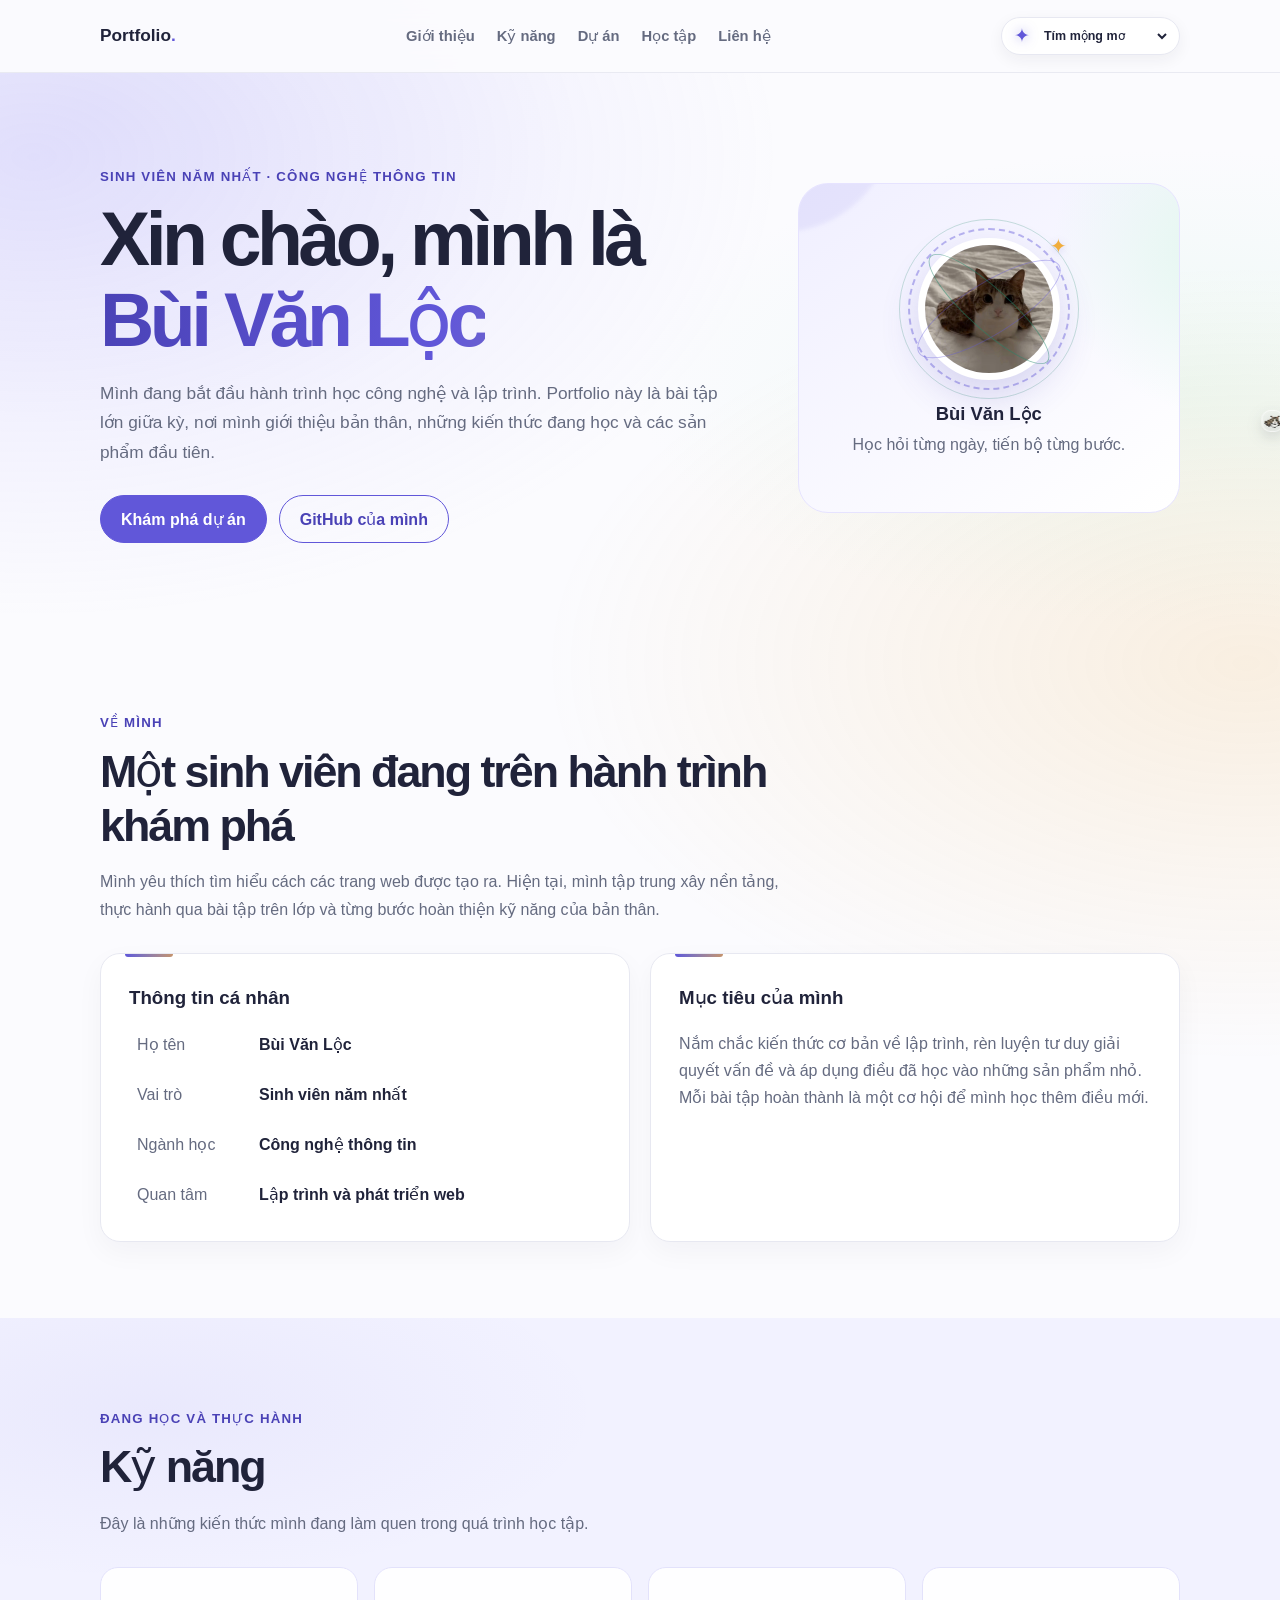
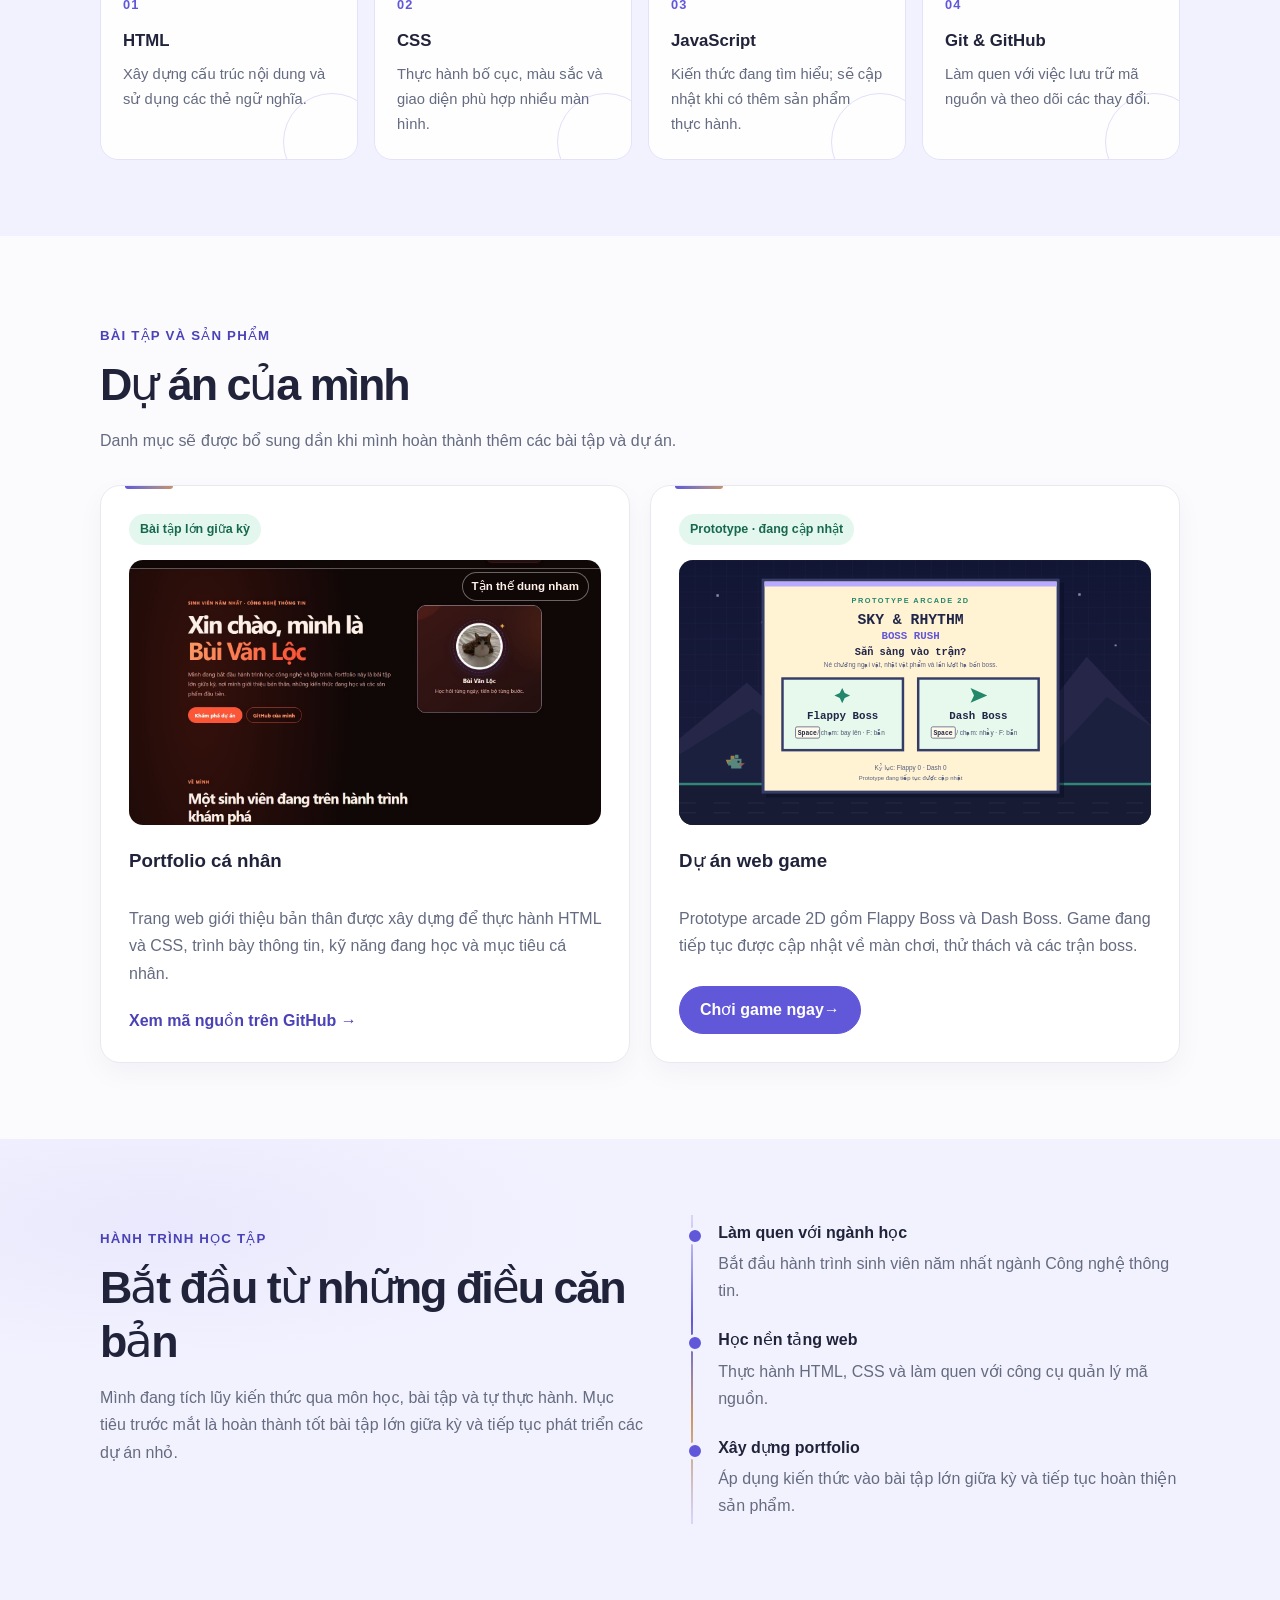
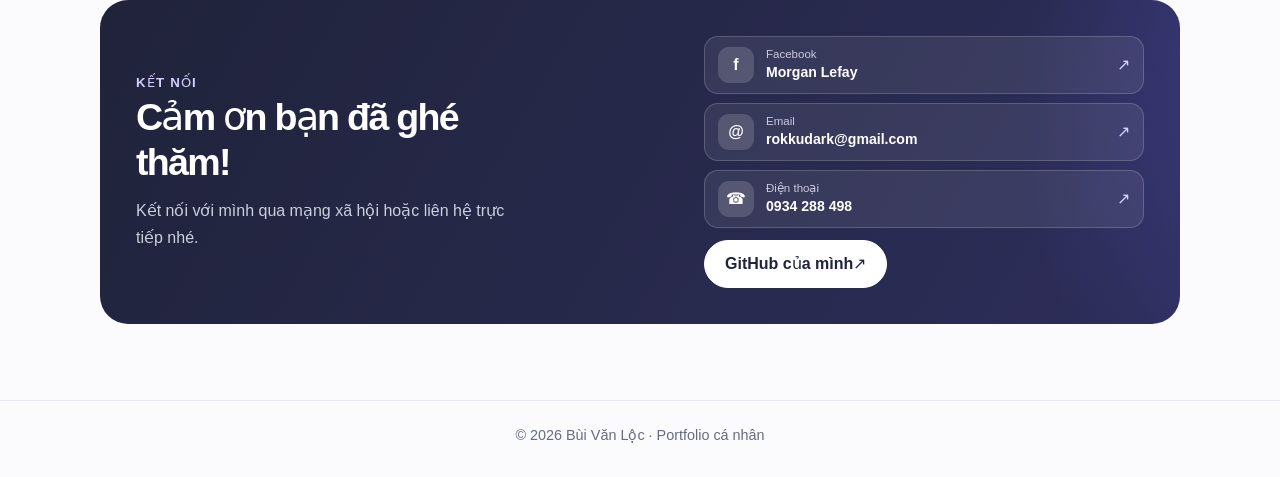
==== commit 59d140e2: "v11 v5 game bản cập nhật lớn" ====
--- a/Portfolio.html
+++ b/Portfolio.html
@@ -19,7 +19,7 @@
                 <li><a href="#lien-he">Liên hệ</a></li>
             </ul>
             <label class="theme-control" for="theme-picker">
-                <span aria-hidden="true">✦</span>
+                <span class="theme-symbol" data-theme-symbol aria-hidden="true">✦</span>
                 <span class="sr-only">Màu giao diện</span>
                 <select id="theme-picker" aria-label="Chọn màu giao diện">
                     <option value="violet">Tím mộng mơ</option>
@@ -130,7 +130,13 @@
             <div class="projects-grid">
                 <article class="card project-card">
                     <span class="project-status">Bài tập lớn giữa kỳ</span>
-                    <img class="project-image" src="img/portfolio-preview.jpg" alt="Ảnh chụp giao diện portfolio cá nhân với chủ đề tận thế dung nham">
+                    <div class="portfolio-preview" data-portfolio-preview aria-label="Ảnh chụp portfolio cá nhân với bốn chủ đề màu">
+                        <img class="portfolio-preview-image is-active" src="img/portfolio-preview.jpg" data-theme-name="Tận thế dung nham" alt="Ảnh chụp portfolio cá nhân với chủ đề tận thế dung nham">
+                        <img class="portfolio-preview-image" src="img/portfolio-preview-violet.jpg" data-theme-name="Tím mộng mơ" alt="Ảnh chụp portfolio cá nhân với chủ đề tím mộng mơ" aria-hidden="true">
+                        <img class="portfolio-preview-image" src="img/portfolio-preview-ocean.jpg" data-theme-name="Đại dương" alt="Ảnh chụp portfolio cá nhân với chủ đề đại dương" aria-hidden="true">
+                        <img class="portfolio-preview-image" src="img/portfolio-preview-sunset.jpg" data-theme-name="Hoàng hôn" alt="Ảnh chụp portfolio cá nhân với chủ đề hoàng hôn" aria-hidden="true">
+                        <span class="portfolio-preview-theme" data-preview-theme aria-hidden="true">Tận thế dung nham</span>
+                    </div>
                     <h3>Portfolio cá nhân</h3>
                     <p>
                         Trang web giới thiệu bản thân được xây dựng để thực hành HTML và CSS, trình bày thông tin,
@@ -213,7 +219,6 @@
 
     <footer class="site-footer">
         <div class="container">
-            <p class="pixel-hunt-tip">Mẹo nhỏ: các nhân vật sở hữu chiêu pixel riêng — chạm để tạo vụ nổ!</p>
             <p>&copy; 2026 Bùi Văn Lộc · Portfolio cá nhân</p>
         </div>
     </footer>
@@ -232,8 +237,24 @@
                 themeLabel.title = "Không thể lưu màu giao diện; lựa chọn vẫn hoạt động trong phiên này.";
             }
             document.documentElement.dataset.theme = themePicker.value;
+            const themeSymbol = document.querySelector("[data-theme-symbol]");
+            const themeSymbols = {
+                violet: "✦",
+                ocean: "≋",
+                sunset: "☀",
+                lava: "♨"
+            };
+            const updateThemeSymbol = () => {
+                themeLabel.dataset.theme = themePicker.value;
+                themeSymbol.textContent = themeSymbols[themePicker.value];
+                themeSymbol.classList.remove("is-changing");
+                void themeSymbol.offsetWidth;
+                themeSymbol.classList.add("is-changing");
+            };
+            updateThemeSymbol();
             themePicker.addEventListener("change", () => {
                 document.documentElement.dataset.theme = themePicker.value;
+                updateThemeSymbol();
                 try {
                     localStorage.setItem(themeStorageKey, themePicker.value);
                 } catch {
@@ -272,6 +293,33 @@
             const burstCanvas = document.querySelector("#pixel-burst-layer");
             const burstContext = burstCanvas.getContext("2d");
             const reducedMotion = window.matchMedia("(prefers-reduced-motion: reduce)");
+            const portfolioPreview = document.querySelector("[data-portfolio-preview]");
+            if (portfolioPreview) {
+                const previewImages = [...portfolioPreview.querySelectorAll(".portfolio-preview-image")];
+                const previewTheme = portfolioPreview.querySelector("[data-preview-theme]");
+                let activePreviewIndex = Math.max(
+                    0,
+                    previewImages.findIndex((image) => image.classList.contains("is-active"))
+                );
+                const schedulePreview = () => {
+                    window.setTimeout(() => {
+                        if (!document.hidden && !reducedMotion.matches && previewImages.length > 1) {
+                            let nextIndex = activePreviewIndex;
+                            while (nextIndex === activePreviewIndex) {
+                                nextIndex = Math.floor(Math.random() * previewImages.length);
+                            }
+                            previewImages[activePreviewIndex].classList.remove("is-active");
+                            previewImages[activePreviewIndex].setAttribute("aria-hidden", "true");
+                            activePreviewIndex = nextIndex;
+                            previewImages[activePreviewIndex].classList.add("is-active");
+                            previewImages[activePreviewIndex].removeAttribute("aria-hidden");
+                            previewTheme.textContent = previewImages[activePreviewIndex].dataset.themeName;
+                        }
+                        schedulePreview();
+                    }, 4500 + Math.random() * 3000);
+                };
+                schedulePreview();
+            }
             const characters = [];
             const particles = [];
             const combatShots = [];
--- a/Portfolio.css
+++ b/Portfolio.css
@@ -16,6 +16,8 @@
     --header-bg: rgb(251 251 254 / 94%);
     --accent-soft: #e3f7ef;
     --accent-ink: #17684d;
+    --theme-glow: #9087ff;
+    --theme-glow-secondary: #f0ad3d;
     --radius: 20px;
 }
 
@@ -29,6 +31,8 @@
     --line: #d7edf3;
     --accent-soft: #ddf7ed;
     --accent-ink: #14664e;
+    --theme-glow: #32b9d8;
+    --theme-glow-secondary: #73e5bc;
 }
 
 :root[data-theme="sunset"] {
@@ -41,6 +45,8 @@
     --line: #f3dfd3;
     --accent-soft: #fff0ce;
     --accent-ink: #87531d;
+    --theme-glow: #ff9a4d;
+    --theme-glow-secondary: #ec6e7c;
 }
 
 :root[data-theme="lava"] {
@@ -57,6 +63,8 @@
     --header-bg: rgb(16 7 7 / 94%);
     --accent-soft: #492016;
     --accent-ink: #ffc098;
+    --theme-glow: #ff472e;
+    --theme-glow-secondary: #ffbb55;
 }
 
 :root[data-theme="lava"] body {
@@ -85,6 +93,8 @@
 }
 
 body {
+    position: relative;
+    isolation: isolate;
     min-width: 320px;
     margin: 0;
     line-height: 1.7;
@@ -94,6 +104,61 @@
         var(--page-bg);
     background-attachment: fixed;
     transition: background-color 350ms ease, color 350ms ease;
+}
+
+body::before {
+    position: fixed;
+    z-index: -1;
+    inset: -24%;
+    background:
+        radial-gradient(ellipse at 18% 28%, color-mix(in srgb, var(--theme-glow) 18%, transparent), transparent 34%),
+        radial-gradient(ellipse at 82% 66%, color-mix(in srgb, var(--theme-glow-secondary) 15%, transparent), transparent 32%);
+    content: "";
+    pointer-events: none;
+    animation: violet-aurora 19s ease-in-out infinite alternate;
+}
+
+@keyframes violet-aurora {
+    to {
+        transform: translate(4%, -2%) rotate(-5deg) scale(1.08);
+        filter: hue-rotate(18deg);
+    }
+}
+
+:root[data-theme="ocean"] body::before {
+    animation-name: ocean-tide;
+    animation-duration: 12s;
+}
+
+@keyframes ocean-tide {
+    to {
+        transform: translate(-3%, 2%) scale(1.14, 0.94);
+        filter: hue-rotate(-16deg);
+    }
+}
+
+:root[data-theme="sunset"] body::before {
+    animation-name: sunset-glow;
+    animation-duration: 10s;
+}
+
+@keyframes sunset-glow {
+    to {
+        transform: translate(2%, 3%) scale(1.1);
+        filter: saturate(1.3) hue-rotate(-8deg);
+    }
+}
+
+:root[data-theme="lava"] body::before {
+    animation-name: lava-embers;
+    animation-duration: 8s;
+}
+
+@keyframes lava-embers {
+    to {
+        transform: translate(-2%, -3%) scale(1.12);
+        filter: saturate(1.6) hue-rotate(12deg);
+    }
 }
 
 a {
@@ -141,7 +206,47 @@
     box-shadow: 0 5px 16px rgb(32 35 58 / 6%);
 }
 
-.theme-control > span:first-child {
+.theme-symbol {
+    display: inline-grid;
+    width: 1.15em;
+    place-items: center;
+    color: var(--purple);
+    font-size: 1.2rem;
+    line-height: 1;
+    text-shadow: 0 0 12px color-mix(in srgb, var(--purple) 55%, transparent);
+    animation: theme-symbol-idle 2.8s ease-in-out infinite;
+}
+
+.theme-symbol.is-changing {
+    animation: theme-symbol-change 520ms cubic-bezier(.2, .8, .2, 1);
+}
+
+@keyframes theme-symbol-idle {
+    50% {
+        transform: translateY(-2px) rotate(8deg);
+        filter: drop-shadow(0 0 5px color-mix(in srgb, var(--purple) 60%, transparent));
+    }
+}
+
+@keyframes theme-symbol-change {
+    45% {
+        transform: scale(1.65) rotate(28deg);
+    }
+}
+
+.theme-control[data-theme="ocean"] .theme-symbol {
+    color: #168aad;
+}
+
+.theme-control[data-theme="sunset"] .theme-symbol {
+    color: #e06c48;
+}
+
+.theme-control[data-theme="lava"] .theme-symbol {
+    color: #ff5638;
+}
+
+.theme-control > span:first-child:not(.theme-symbol) {
     animation: avatar-sparkle 2.4s ease-in-out infinite;
 }
 
@@ -879,7 +984,8 @@
     box-shadow: 0 18px 38px rgb(32 35 58 / 10%);
 }
 
-.project-image {
+.project-image,
+.portfolio-preview {
     width: 100%;
     aspect-ratio: 16 / 9;
     margin-bottom: 20px;
@@ -888,15 +994,49 @@
     animation: image-appear 600ms ease-out both;
 }
 
+.portfolio-preview {
+    position: relative;
+}
+
 .project-image {
     display: block;
     object-fit: cover;
     transition: transform 500ms cubic-bezier(.2, .8, .2, 1), filter 350ms ease;
 }
 
-.project-card:hover .project-image {
+.portfolio-preview-image {
+    position: absolute;
+    inset: 0;
+    width: 100%;
+    height: 100%;
+    object-fit: cover;
+    opacity: 0;
+    transition: opacity 850ms ease, transform 500ms cubic-bezier(.2, .8, .2, 1), filter 350ms ease;
+}
+
+.portfolio-preview-image.is-active {
+    opacity: 1;
+}
+
+.project-card:hover .project-image,
+.project-card:hover .portfolio-preview-image {
     transform: scale(1.06) rotate(-.5deg);
     filter: saturate(1.18) contrast(1.03);
+}
+
+.portfolio-preview-theme {
+    position: absolute;
+    z-index: 1;
+    top: 12px;
+    right: 12px;
+    padding: 4px 9px;
+    border: 1px solid rgb(255 255 255 / 38%);
+    border-radius: 999px;
+    background: rgb(16 7 7 / 78%);
+    color: #fff1e8;
+    font-size: 0.72rem;
+    font-weight: 700;
+    backdrop-filter: blur(8px);
 }
 
 .project-status {
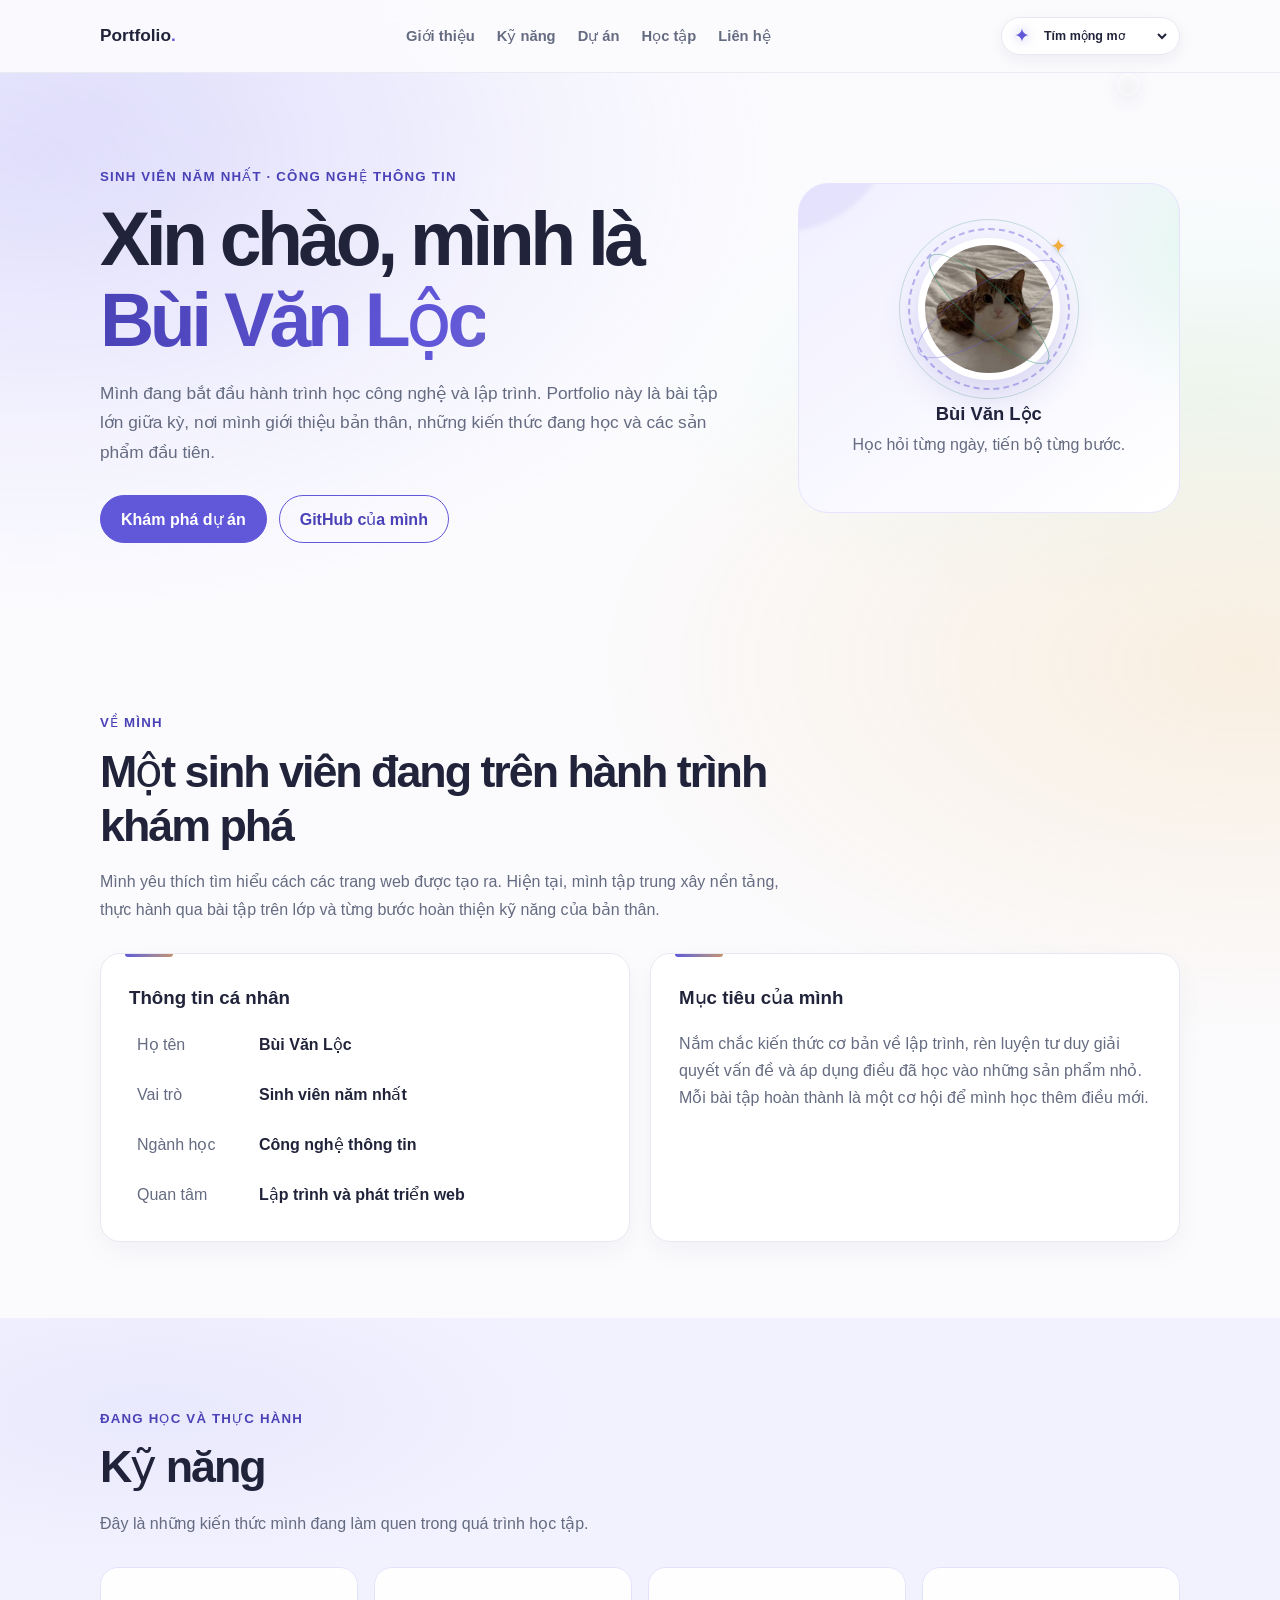
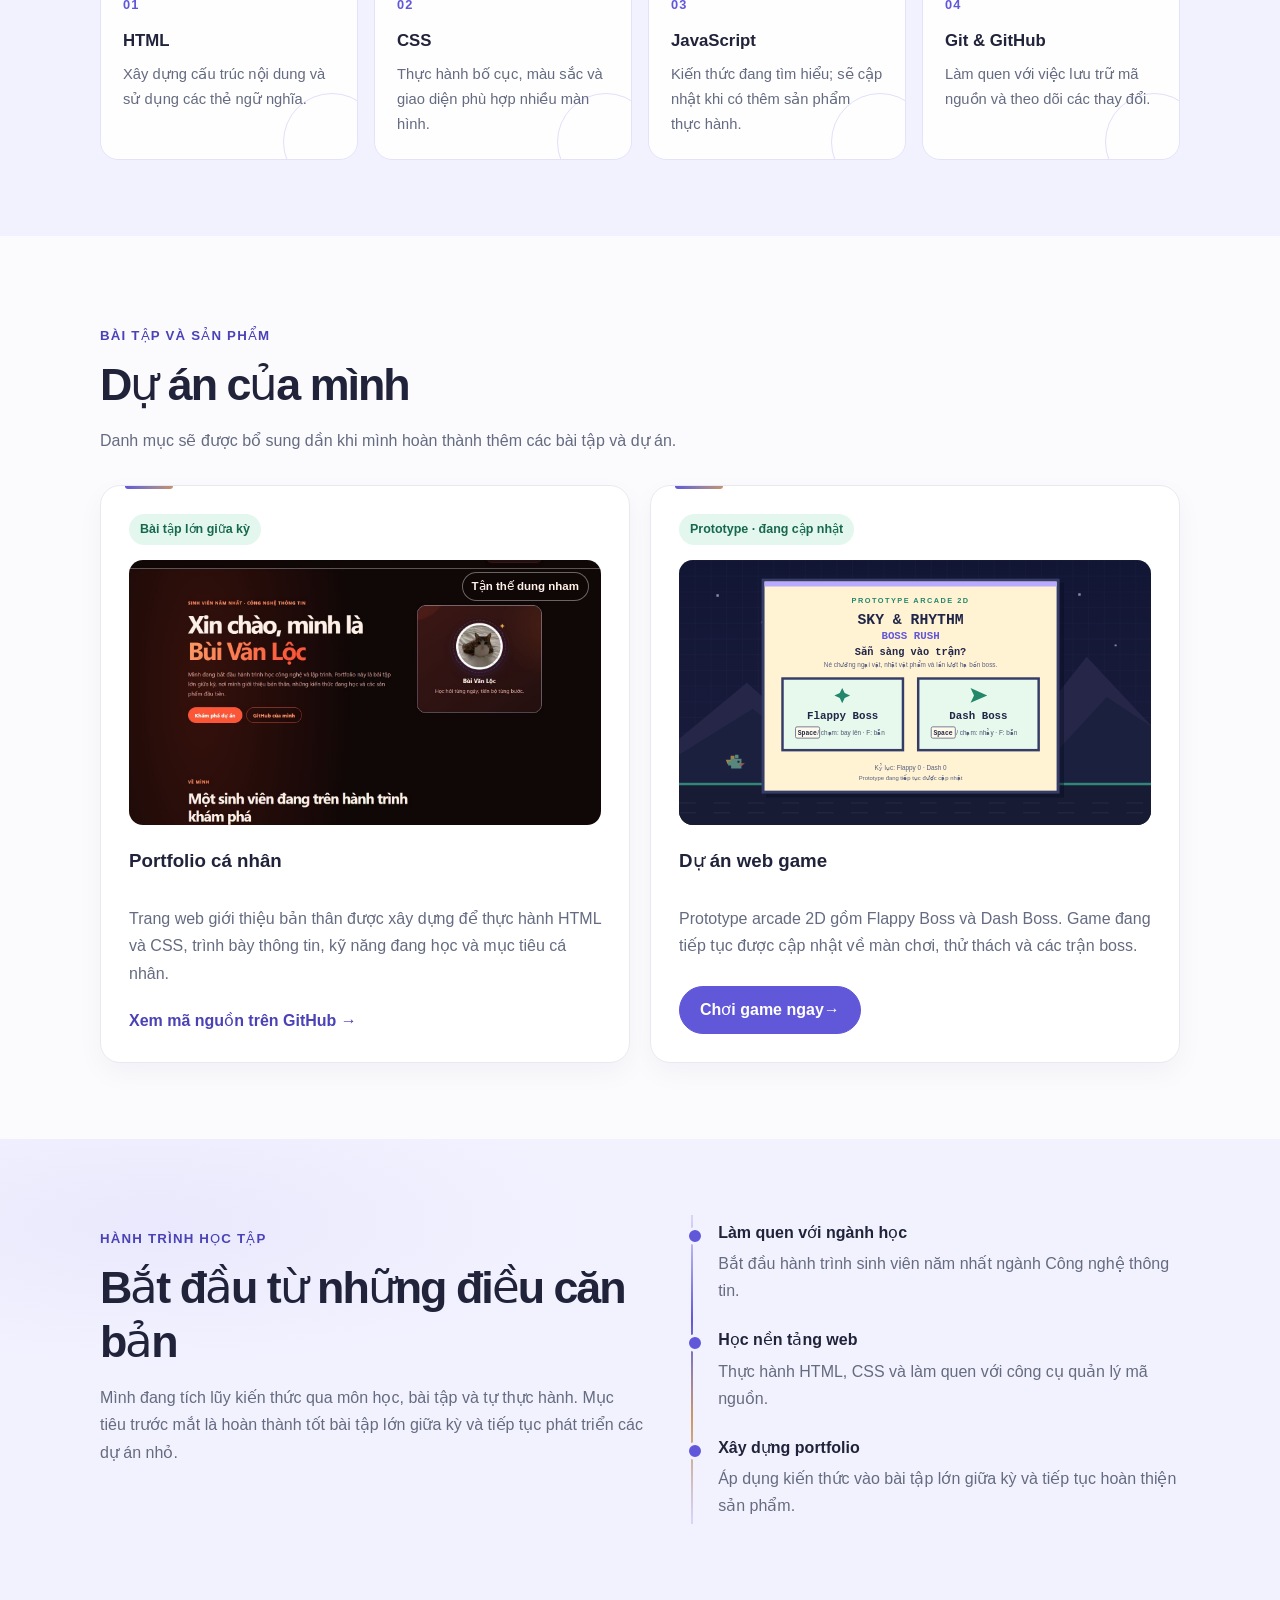
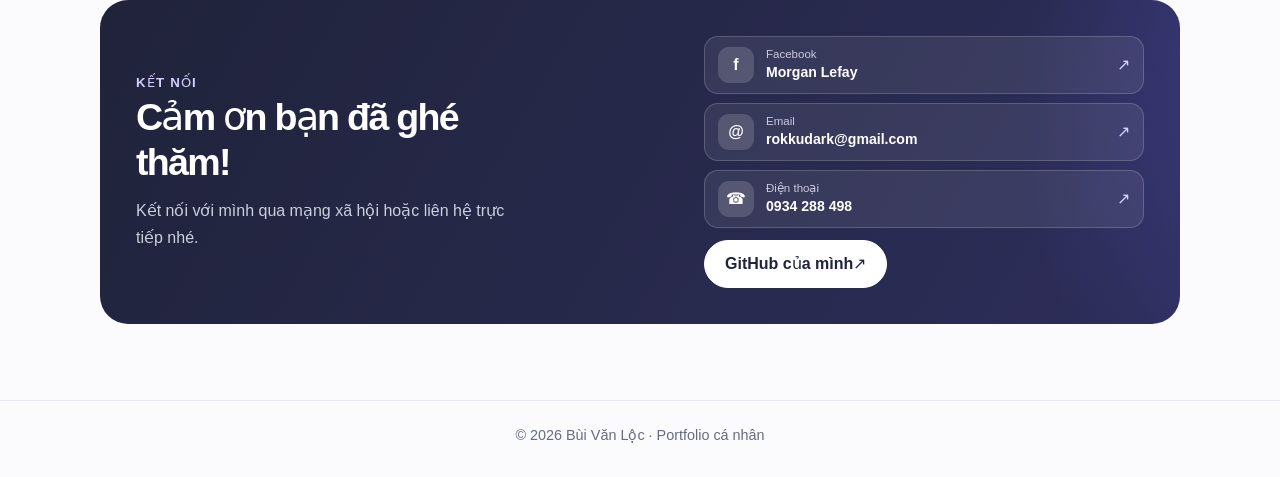
==== commit d3a78f66: "Fix GitHub Pages deployment Co-authored-by: Copilot <223556219+Copilot@users.noreply.github.com>" ====
--- a/Portfolio.html
+++ b/Portfolio.html
@@ -5,7 +5,7 @@
     <meta name="viewport" content="width=device-width, initial-scale=1.0">
     <meta name="description" content="Portfolio cá nhân của Bùi Văn Lộc, sinh viên năm nhất ngành Công nghệ thông tin.">
     <title>Portfolio | Bùi Văn Lộc</title>
-    <link rel="stylesheet" href="Portfolio.css">
+    <link rel="stylesheet" href="Portfolio.css?v=3">
 </head>
 <body>
     <header class="site-header">
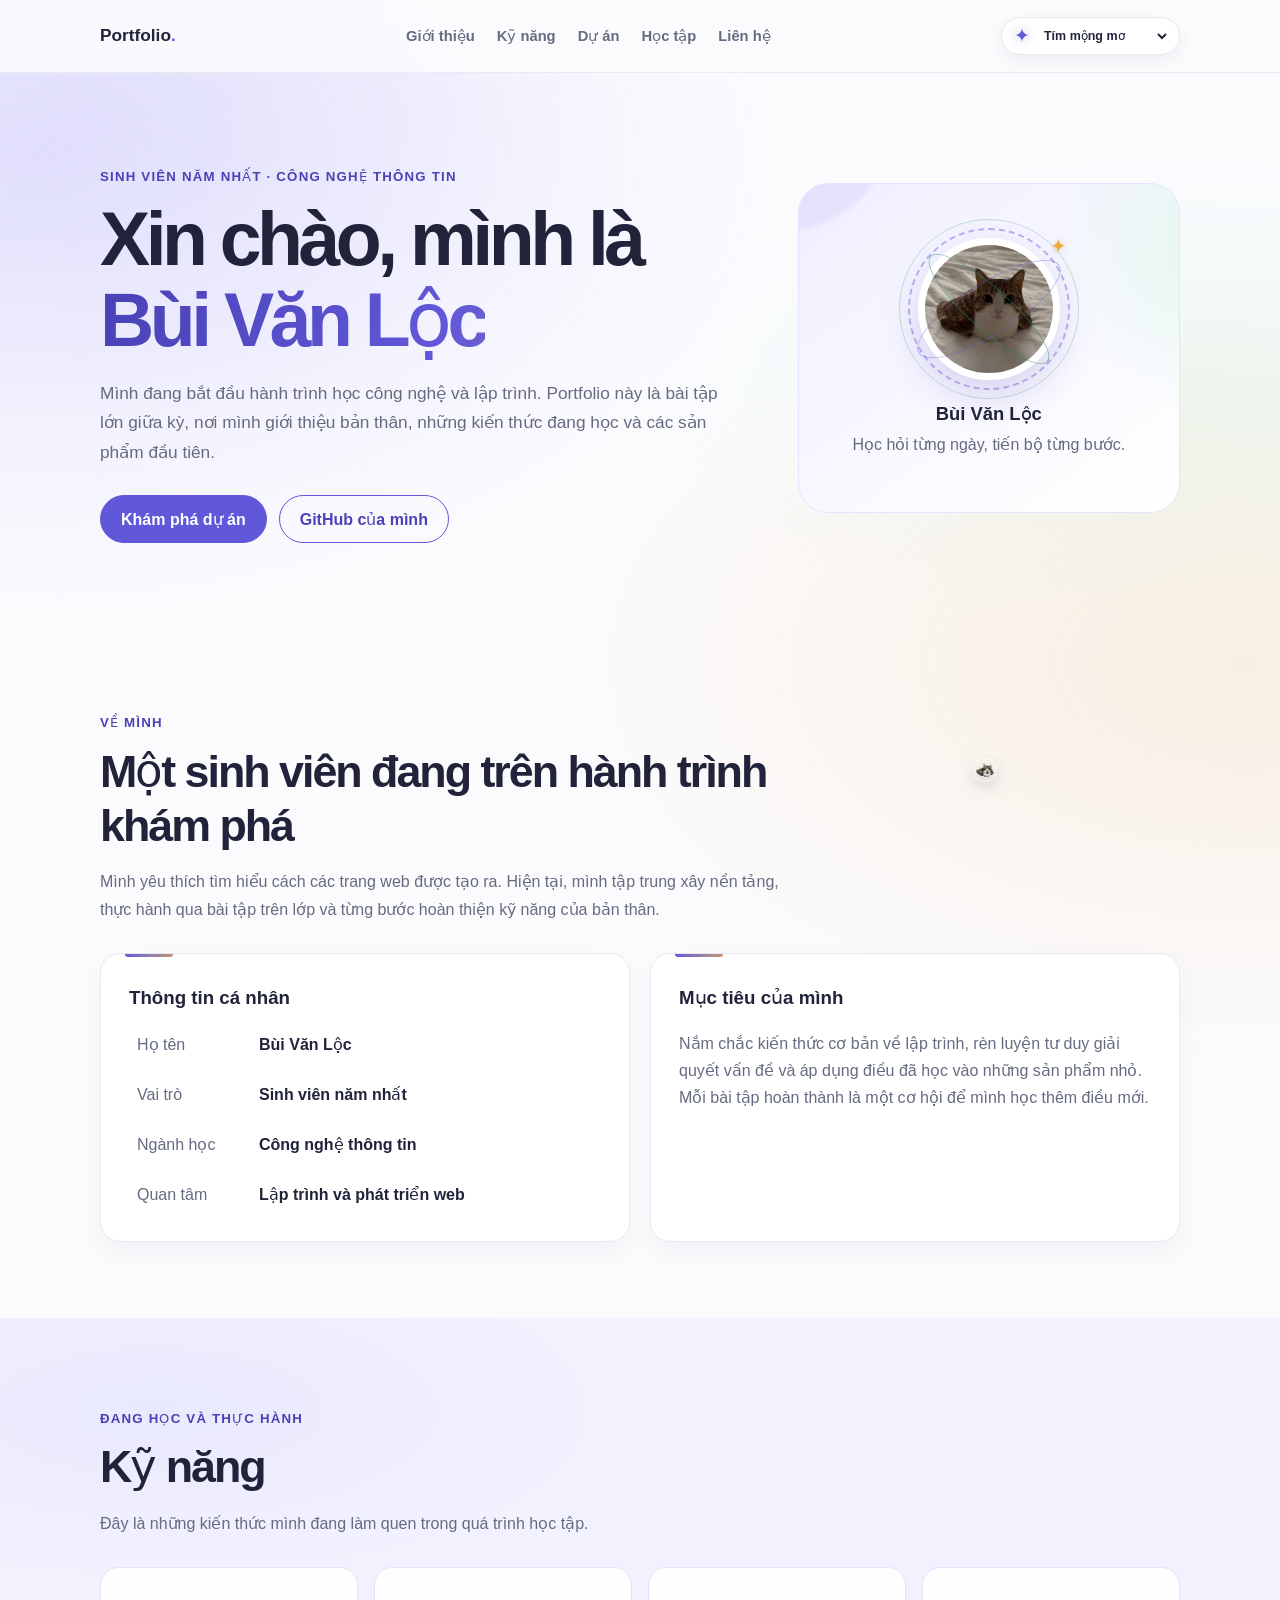
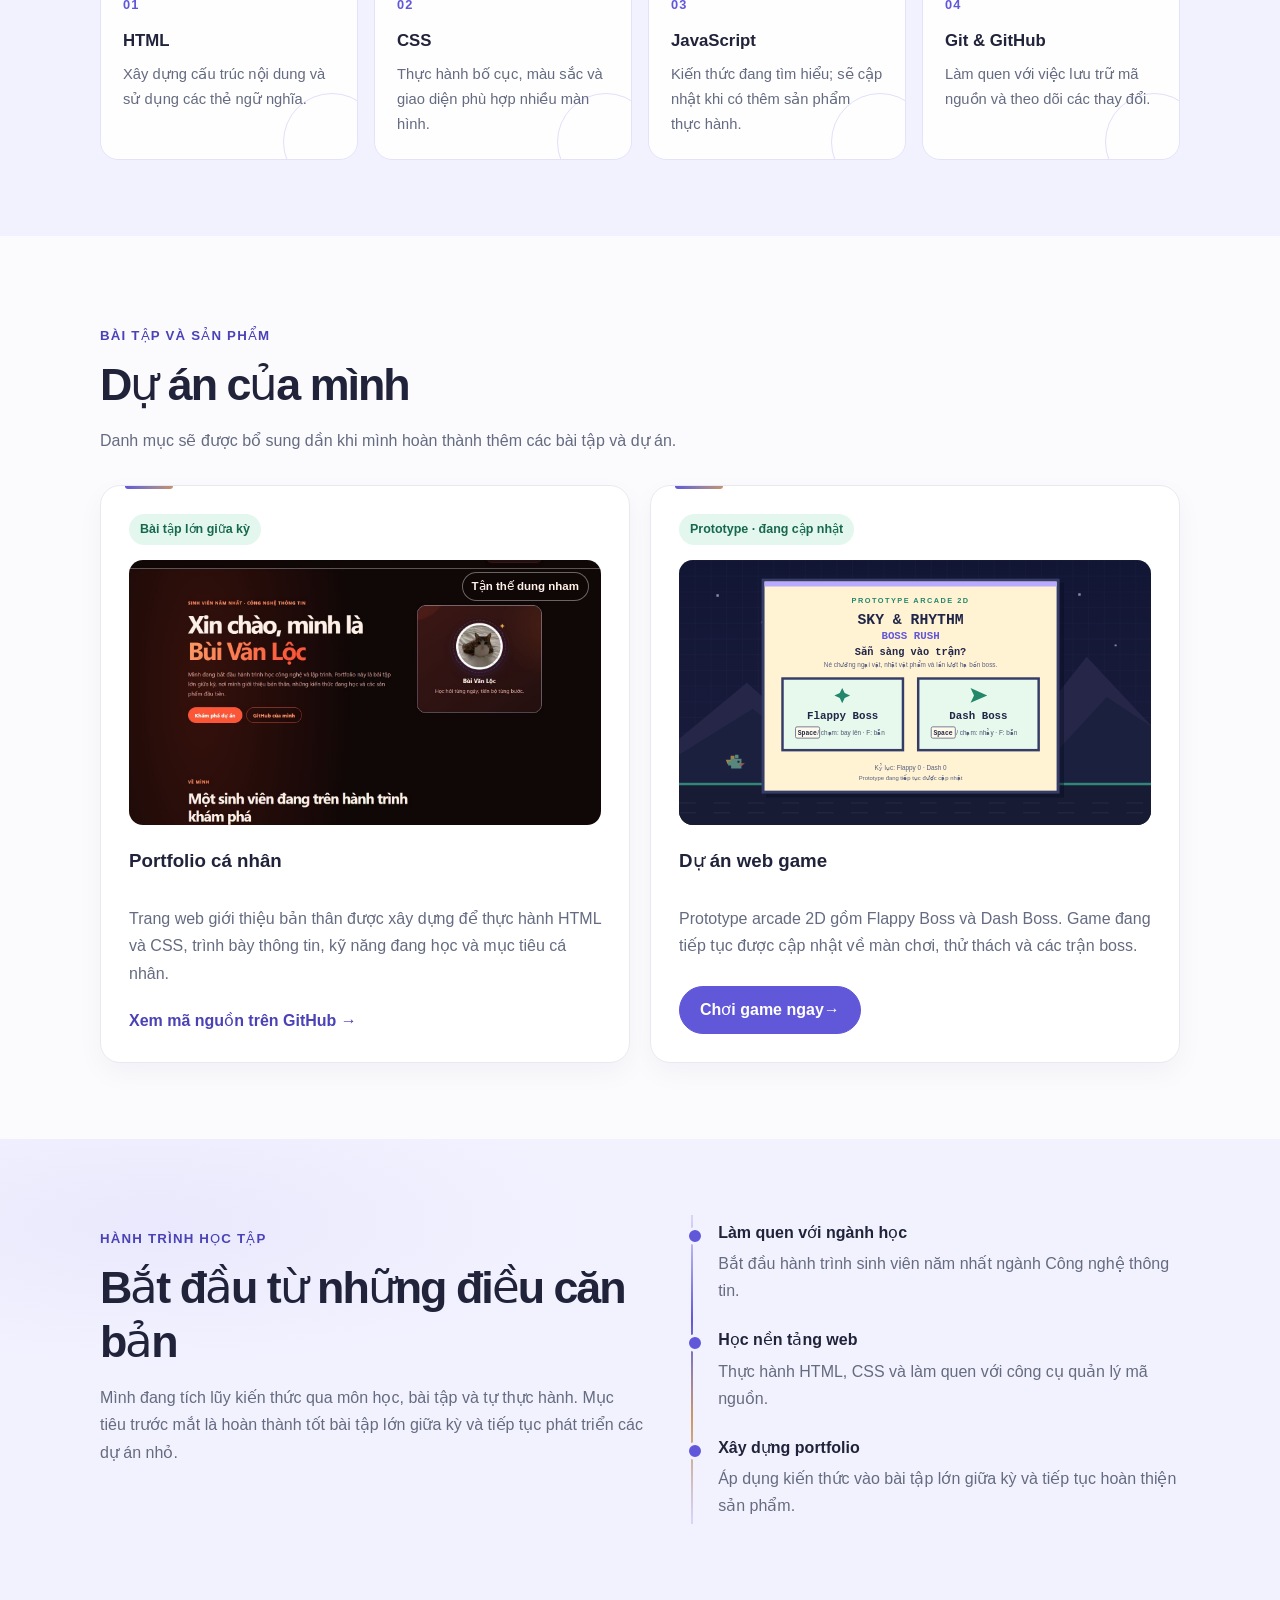
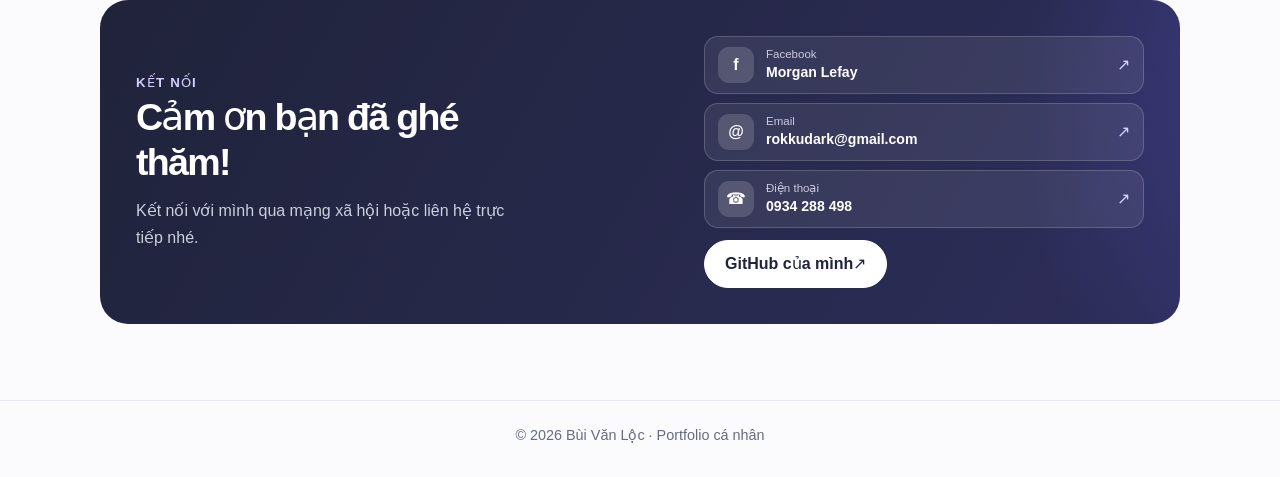
==== commit ddeef80d: "Improve mobile portfolio layout Co-authored-by: Copilot <223556219+Copilot@users.noreply.github.com>" ====
--- a/Portfolio.html
+++ b/Portfolio.html
@@ -5,7 +5,7 @@
     <meta name="viewport" content="width=device-width, initial-scale=1.0">
     <meta name="description" content="Portfolio cá nhân của Bùi Văn Lộc, sinh viên năm nhất ngành Công nghệ thông tin.">
     <title>Portfolio | Bùi Văn Lộc</title>
-    <link rel="stylesheet" href="Portfolio.css?v=3">
+    <link rel="stylesheet" href="Portfolio.css?v=4">
 </head>
 <body>
     <header class="site-header">
--- a/Portfolio.css
+++ b/Portfolio.css
@@ -1369,15 +1369,21 @@
 }
 
 @media (max-width: 800px) {
+    .pixel-hunt,
+    .pixel-burst-layer {
+        display: none;
+    }
+
     .nav {
         align-items: flex-start;
         flex-direction: column;
         justify-content: center;
-        gap: 5px;
+        gap: 8px;
         padding-block: 12px;
     }
 
     .nav-links {
+        width: 100%;
         gap: 8px 17px;
     }
 
@@ -1414,7 +1420,7 @@
     }
 
     .nav-links {
-        gap: 7px 13px;
+        gap: 8px 9px;
     }
 
     .nav-links a {
